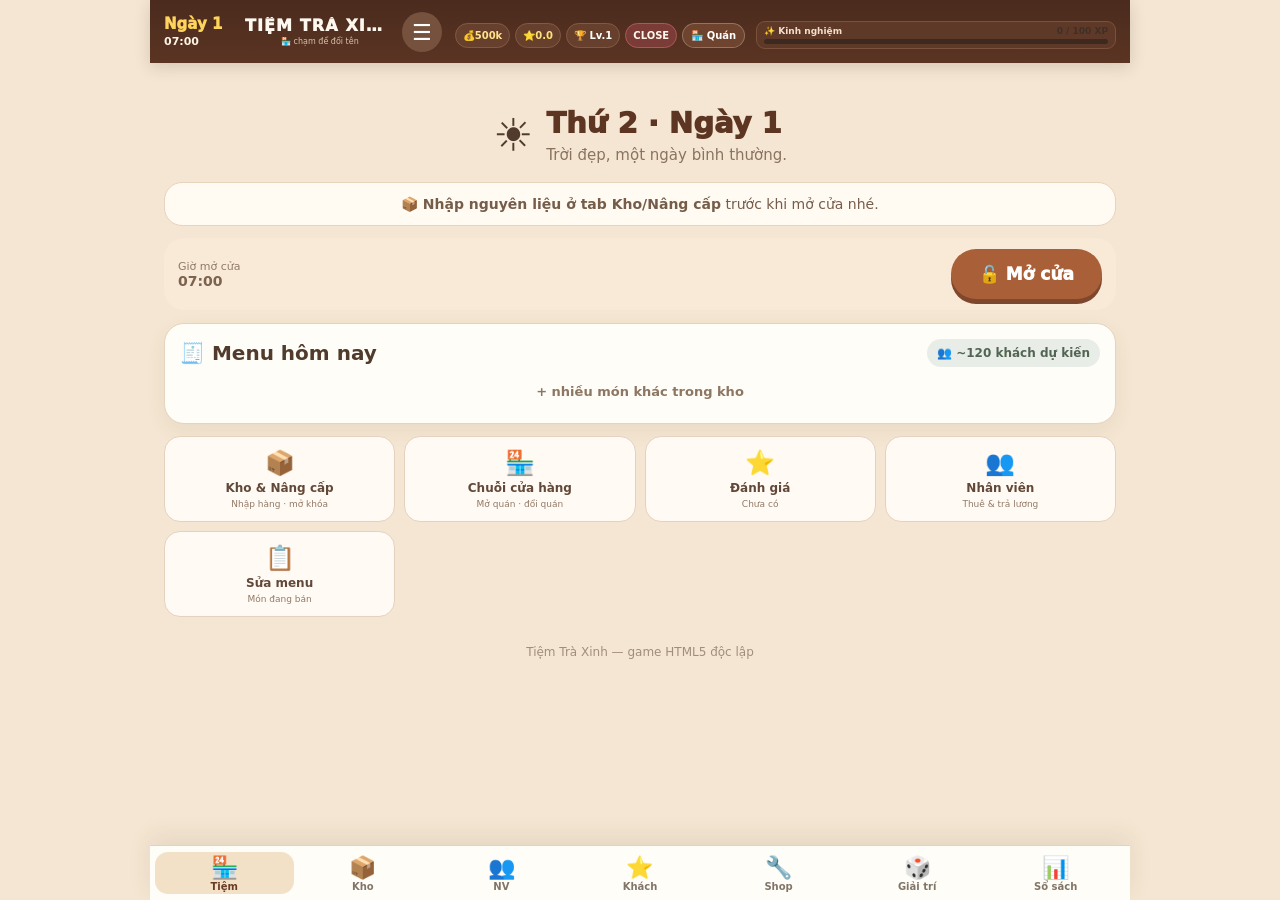
==== index.html @ c0370095 "Enhance store choice click handling Updated event listener for store choices to prioritize button cl" ====
<!doctype html>
<html lang="vi">
<head>
<meta charset="utf-8">
<meta name="viewport" content="width=device-width,initial-scale=1,viewport-fit=cover">
<meta name="theme-color" content="#d97951">
<title>Tiệm Trà Xinh</title>
<style>
:root{--bg:#fff7ed;--paper:#fffdf9;--ink:#3e3028;--muted:#90796b;--brand:#d97850;--brand2:#f4b36d;--green:#70a56f;--red:#c95e59;--gold:#e4a52f;--line:#ead9ca;--shadow:0 12px 35px #6e493016}
*{box-sizing:border-box}html,body{margin:0;min-height:100%;background:radial-gradient(circle at 20% 0,#fff1dc,transparent 30%),linear-gradient(#fff8ef,#fffdf9);font-family:system-ui,-apple-system,Segoe UI,sans-serif;color:var(--ink)}
button,input{font:inherit}button{cursor:pointer;border:0;-webkit-user-select:none!important;user-select:none!important;-webkit-touch-callout:none!important;touch-action:manipulation;pointer-events:auto;-webkit-tap-highlight-color:transparent}html,body,#app,button,.pourBtn{-webkit-user-select:none!important;user-select:none!important;-webkit-touch-callout:none!important}button:focus{outline:none}.app{max-width:1120px;margin:auto;padding:10px 14px 35px}.top{position:sticky;top:8px;z-index:20;display:flex;justify-content:space-between;align-items:center;gap:10px;background:#fffdfbf2;backdrop-filter:blur(12px);border:1px solid var(--line);border-radius:20px;padding:10px 13px;box-shadow:var(--shadow)}.logo{font-size:20px;font-weight:1000;white-space:nowrap}.topRight{display:flex;flex-direction:column;align-items:flex-end;gap:5px;min-width:min(420px,55%)}.xpTop{width:min(360px,100%);background:#fff7ed;border:1px solid var(--line);border-radius:10px;padding:4px 7px}.xpTopLabel{display:flex;justify-content:space-between;gap:8px;font-size:10px;color:var(--muted);font-weight:800}.xpTopLabel b{color:var(--ink)}.xpTrack{height:6px;background:#eadfd6;border-radius:99px;overflow:hidden;margin-top:3px}.xpTrack i{display:block;height:100%;width:0;background:linear-gradient(90deg,var(--brand),var(--gold));border-radius:99px;transition:width .25s}.stats{display:flex;gap:6px;flex-wrap:wrap;justify-content:flex-end}.pill{border:1px solid var(--line);background:#fff7ed;border-radius:99px;padding:6px 9px;font-size:12px;font-weight:800}
.scene{height:150px;margin:12px 0;border:1px solid var(--line);border-radius:25px;position:relative;overflow:hidden;background:linear-gradient(#ffe5bd 0 35%,#f3c894 35% 44%,#e5bb87 44%);box-shadow:inset 0 -27px #b9855d}.awning{height:36px;background:repeating-linear-gradient(90deg,var(--brand) 0 42px,#fff0dc 42px 84px)}.sign{cursor:pointer;position:absolute;top:48px;left:5%;transform:none;width:58%;min-width:0;background:#fff;border:3px solid #a86d4b;border-radius:14px;padding:6px 10px;font-weight:1000;box-shadow:0 5px #a86d4b;text-align:center;white-space:nowrap;overflow:hidden;text-overflow:clip;font-size:clamp(10px,1.8vw,20px)}.window{position:absolute;right:9%;bottom:15px;width:180px;height:65px;border:5px solid #9a684a;border-radius:10px;background:#e4f4f2;display:grid;place-items:center}.window b{padding:7px 16px;border-radius:10px;min-width:82px;text-align:center}.window b.open{background:#e7f6ec;color:#3f8a5a;border:2px solid #79b98e}.window b.closed{background:#fff0ee;color:#c84f4a;border:2px solid #e48b85}.plant{position:absolute;left:5%;bottom:7px;font-size:48px}
.screen{display:none}.screen.active{display:block}.grid{display:grid;grid-template-columns:1.12fr .88fr;gap:14px}.card{background:var(--paper);border:1px solid var(--line);border-radius:20px;padding:15px;box-shadow:var(--shadow)}.hero{text-align:center;padding:28px}.hero h1{font-size:43px;margin:3px 0}.muted{color:var(--muted)}.btn{border-radius:13px;padding:11px 15px;font-weight:900}.primary{background:var(--brand);color:white;box-shadow:0 7px 17px #d9785030}.secondary{background:#fff;border:1px solid var(--line)}.danger{background:#fff0ee;color:var(--red);border:1px solid #efcbc6}.gold{background:#fff1c9;color:#7b5b18;border:1px solid #efd18b}.wide{width:100%}.row{display:flex;gap:8px;align-items:center;flex-wrap:wrap}.between{justify-content:space-between}.center{text-align:center}.sectionTitle{position:relative;display:flex;align-items:center;justify-content:space-between;gap:8px;margin-bottom:10px}.sectionTitle h2,.sectionTitle h3{margin:0}.orders{display:grid;grid-template-columns:minmax(0,1fr);gap:9px}.emptyOrder{text-align:center;color:var(--muted);padding:18px}.order{border:1px solid var(--line);background:#fffaf5;border-radius:16px;padding:10px;transition:.2s}.order.selected{outline:3px solid #efb476}.order.done{opacity:.55}.avatar{font-size:38px}.bar{height:7px;background:#eee0d5;border-radius:99px;overflow:hidden}.bar i{display:block;height:100%;background:var(--green);transition:.25s}.bar i.low{background:var(--red)}.tags{display:flex;gap:4px;flex-wrap:wrap;margin:6px 0}.tag{font-size:11px;padding:4px 6px;background:#f4e9df;border-radius:99px}.customerStage{min-height:125px;background:#fff6e9;border:1px dashed #e2c7ae;border-radius:16px;position:relative;display:grid;place-items:center;margin-bottom:10px}.customer{font-size:74px;filter:drop-shadow(0 7px 2px #754b2a22)}.bubble{position:absolute;top:8px;right:5%;max-width:70%;background:white;border:1px solid var(--line);border-radius:13px;padding:7px 10px;font-size:12px;font-weight:800}.bubble:after{content:"";position:absolute;left:22px;bottom:-7px;border-width:7px 7px 0 0;border-style:solid;border-color:#fff transparent transparent}.choices{display:flex;gap:6px;flex-wrap:wrap;margin-top:7px}.choice{background:#fff;border:1px solid var(--line);border-radius:11px;padding:8px 11px}.choice.on{background:#ffe1c7;border-color:#df9c65;font-weight:900}.pourBox{height:200px;border:2px dashed #d9b89b;border-radius:18px;background:linear-gradient(#fffaf4,#f6e1cb);position:relative;display:grid;place-items:end center;overflow:hidden}.cup{width:110px;height:145px;border:5px solid #ad7858;border-top:0;border-radius:0 0 25px 25px;position:relative;overflow:hidden;background:#ffffffaa}.liquid{position:absolute;bottom:0;left:0;right:0;height:0;background:#b97949}.cupBranding{position:absolute;z-index:3;left:8px;right:8px;top:46%;transform:translateY(-50%);display:none;align-items:center;justify-content:center;gap:3px;flex-direction:column;text-align:center;font-weight:1000;font-size:12px;line-height:1.05;pointer-events:none}.cupBranding .brandLogo{font-size:18px}.cupBranding .brandName{font-size:9px;max-width:88px;overflow:hidden;text-overflow:ellipsis;white-space:nowrap}.cupBranding .brandSlogan{font-size:7px;max-width:88px;overflow:hidden;text-overflow:ellipsis;white-space:nowrap}.target{position:absolute;left:0;right:0;bottom:66%;border-top:3px dashed var(--brand);z-index:2}.pourBtn{position:absolute;bottom:12px;z-index:4;border-radius:99px;padding:9px 18px;-webkit-user-select:none;user-select:none;-webkit-touch-callout:none;touch-action:none}.meter{text-align:center;font-size:12px;color:var(--muted);padding:6px}.inventory{display:grid;grid-template-columns:repeat(2,1fr);gap:8px}.ingredientGrid{display:grid;grid-template-columns:repeat(2,1fr);gap:7px;margin-top:8px}.ingredientCard{border:1px solid var(--line);border-radius:12px;padding:8px;background:#fffaf6}.unlockBadge{font-size:10px;padding:3px 6px;border-radius:99px;background:#edf7ea;color:#4d7b4e}.item{display:flex;justify-content:space-between;align-items:center;gap:7px;border:1px solid var(--line);border-radius:13px;padding:9px}.mini{font-size:11px;color:var(--muted)}.snackBox{margin-top:10px;border:1px solid var(--line);border-radius:14px;padding:10px;background:#fffaf6}.snackChoices{display:flex;gap:6px;flex-wrap:wrap}.snackChoice{background:#fff;border:1px solid var(--line);border-radius:11px;padding:8px 10px}.snackChoice.on{background:#ffe1c7;border-color:#df9c65;font-weight:900}.snackTag{background:#fff0dc;color:#7b5537}.snackGrid{display:grid;grid-template-columns:1fr 1fr;gap:7px}.snackItem{border:1px solid var(--line);border-radius:12px;padding:8px;background:#fffaf6}.progress{height:9px;background:#eee0d5;border-radius:99px;overflow:hidden}.progress i{display:block;height:100%;background:var(--brand);transition:.2s}.menuGrid{display:grid;grid-template-columns:repeat(2,1fr);gap:8px}.menuItem{border:1px solid var(--line);border-radius:14px;padding:10px;background:#fffaf6}.locked{filter:grayscale(1);opacity:.55}.tabs{display:flex;gap:7px;margin-bottom:10px}.tab{flex:1;padding:10px;border-radius:12px;background:#f4e9df;font-weight:900}.tab.on{background:#e9b47d}.prepNotice{display:flex;justify-content:space-between;align-items:center;gap:10px;background:#fff6e9;border:1px solid var(--line);border-radius:14px;padding:10px;margin-bottom:12px}.upgrade{border:1px solid var(--line);border-radius:15px;padding:11px;display:flex;justify-content:space-between;gap:10px;align-items:center;margin:7px 0}.quest{display:flex;gap:9px;align-items:center;border:1px solid var(--line);border-radius:14px;padding:10px;margin:7px 0}.quest.done{background:#edf7ea}.bigMoney{font-size:45px;font-weight:1000}.statGrid{display:grid;grid-template-columns:repeat(4,1fr);gap:8px}.statBox{background:#fff6e9;border:1px solid var(--line);border-radius:13px;padding:10px;text-align:center}.statBox b{display:block;font-size:20px}.toast{position:fixed;z-index:99;left:50%;bottom:24px;transform:translateX(-50%);background:#3e3028;color:#fff;border-radius:12px;padding:10px 15px;display:none}.float{position:fixed;z-index:90;pointer-events:none;font-size:25px;animation:float .9s ease-out forwards}@keyframes float{to{transform:translate(var(--x),var(--y)) scale(1.3);opacity:0}}.shake{animation:shake .28s}@keyframes shake{25%{transform:translateX(-4px)}75%{transform:translateX(4px)}}.footer{text-align:center;color:#a18d7d;font-size:12px;padding:20px}.menuEditor{display:grid;grid-template-columns:1fr 1fr;gap:10px}.menuEditItem{display:flex;align-items:center;gap:10px;border:1px solid var(--line);border-radius:15px;padding:10px;background:#fffaf6}.menuEditItem.on{border-color:#d99b69;background:#fff1df;box-shadow:0 0 0 2px #f2c99e55}.menuEditItem.off{opacity:.55}.menuEditItem .assetImg{width:54px;height:54px;flex:0 0 54px}.menuEditInfo{min-width:0;flex:1}.menuEditInfo b{display:block;overflow:hidden;text-overflow:ellipsis}.menuToggle{min-width:72px}.menuSummary{background:#fff6e9;border:1px solid var(--line);border-radius:15px;padding:11px;margin-bottom:12px}.menuEmpty{padding:14px;border:1px dashed var(--line);border-radius:14px;color:var(--muted);text-align:center}@media(max-width:780px){.menuEditor{grid-template-columns:1fr}.menuEditItem{min-height:76px}.menuToggle{min-width:82px}}
@media(max-width:780px){.app{padding:7px}.topRight{min-width:0;flex:1}.xpTop{width:100%}.xpTopLabel{font-size:9px}.grid{grid-template-columns:1fr}.orders{grid-template-columns:1fr}.scene{height:125px}.window{width:125px}.sign{cursor:pointer;left:4%;width:59%;font-size:clamp(9px,2.2vw,14px);padding:6px 6px}.hero h1{font-size:33px}.statGrid{grid-template-columns:repeat(2,1fr)}.menuGrid{grid-template-columns:1fr 1fr}.top{position:relative}.customerStage{min-height:110px}.bubble{max-width:78%}}
<style>
.pourBtn{-webkit-user-select:none!important;user-select:none!important;-webkit-touch-callout:none!important;touch-action:none!important;pointer-events:auto!important;}
.nameModal{position:fixed;inset:0;background:#2f241dcc;display:none;align-items:center;justify-content:center;padding:16px;z-index:9999;overflow:hidden}.nameModal.show{display:flex}.nameModal .modalCard{width:min(460px,100%);max-height:min(88vh,820px);overflow:auto;background:#fffdf9;border:2px solid #ead9ca;border-radius:28px;padding:26px;box-shadow:0 20px 60px #2f241d55;text-align:center}.nameModal h2{margin:0 0 8px}.nameModal p{margin:0 0 16px;color:#90796b}
/* Chuỗi cửa hàng: modal rộng, cuộn riêng, không bị kéo dài vượt màn hình */
#storeModal{align-items:center;justify-content:center;padding:16px;overflow:hidden}
#storeModal .storeModalCard{width:min(900px,calc(100vw - 32px));max-width:900px;max-height:min(90vh,860px);overflow:hidden;display:flex;flex-direction:column;text-align:left;padding:22px}
#storeModal #storeModalTitle{text-align:center;margin:0 0 6px}
#storeModal #storeModalDesc{text-align:center;margin:0 0 12px}
#storeModal #storeChoices{display:grid;grid-template-columns:repeat(2,minmax(0,1fr));gap:12px;overflow-y:auto;overflow-x:hidden;padding:2px 5px 8px;min-height:0;align-content:start}
#storeModal #storeChoices .card{min-width:0;margin:0;padding:16px;border-radius:18px;box-shadow:none}
#storeModal #storeChoices .card h3{font-size:20px}
#storeModal #storeChoices .card .btn{white-space:normal;line-height:1.2}
#storeModal .modalActions{flex:0 0 auto;margin-top:10px}
@media(max-width:700px){#storeModal{padding:10px}#storeModal .storeModalCard{width:calc(100vw - 20px);max-height:92vh;padding:16px;border-radius:22px}#storeModal #storeChoices{grid-template-columns:1fr;gap:9px;padding-left:1px;padding-right:1px}#storeModal #storeChoices .card{padding:13px}#storeModal #storeChoices .card h3{font-size:18px}}
@media(min-width:701px) and (max-height:700px){#storeModal .storeModalCard{max-height:94vh;padding:16px}}
.nameInput{width:100%;font:inherit;font-size:20px;padding:14px 16px;border:2px solid #ead9ca;border-radius:16px;outline:none;text-align:center;background:#fff7ed;color:#3e3028}.nameInput:focus{border-color:#d97850}.modalActions{display:flex;gap:10px;margin-top:14px}.modalActions .btn{flex:1}.shopNameText{font-weight:900} 
.shopStatus{display:grid;place-items:center;font-size:clamp(18px,4vw,34px);font-weight:1000;letter-spacing:.04em}.shopStatus.open{color:#4f8c65}.shopStatus.closed{color:#c45b55}.sign{cursor:pointer;font-size:clamp(9px,1.65vw,18px)}
@media(max-width:780px){.sign{cursor:pointer;font-size:clamp(8px,1.9vw,13px);padding:5px 6px}.shopStatus{font-size:clamp(17px,6vw,27px)}}
.sign{font:inherit;text-align:left;color:inherit;appearance:none;-webkit-appearance:none}

/* ===== V55 DESKTOP + MOBILE SETTINGS MODAL FIX ===== */
.settingsModal{position:fixed;inset:0;z-index:300;display:none;align-items:center;justify-content:center;padding:20px;box-sizing:border-box;background:rgba(30,22,16,.72);backdrop-filter:blur(4px);-webkit-backdrop-filter:blur(4px)}
.settingsModal.show{display:flex!important}
.settingsCard{width:min(920px,100%);max-height:min(88vh,900px);overflow:auto;box-sizing:border-box;background:#fffaf3;border:1px solid #d8c7b6;border-radius:24px;box-shadow:0 24px 70px rgba(0,0,0,.35);padding:0;color:#4b3428;overscroll-behavior:contain}
.settingsHead{position:sticky;top:0;z-index:4;display:flex;align-items:center;justify-content:space-between;gap:12px;padding:16px 20px;background:#fffaf3;border-bottom:1px solid #ead9ca}
.settingsHead h2{margin:0;font-size:24px;line-height:1.2}
.settingsClose{width:42px;height:42px;display:grid;place-items:center;border:1px solid #d8c7b6;border-radius:12px;background:#f5e9dc;color:#4b3428;font-size:22px;font-weight:900;cursor:pointer;flex:0 0 auto}
.settingsBody{padding:0 20px 24px}
body.settings-open{overflow:hidden}
@media(max-width:780px){
 .settingsModal{align-items:flex-start;padding:0;background:rgba(30,22,16,.62)}
 .settingsCard{width:100%;height:100dvh;max-height:none;border:0;border-radius:0;padding:0}
 .settingsHead{padding:12px 14px;padding-top:max(12px,env(safe-area-inset-top));}
 .settingsHead h2{font-size:20px}
 .settingsBody{padding:0 12px calc(24px + env(safe-area-inset-bottom))}
}
/* ===== V59 FULL SETTINGS ===== */
.settingsSectionTitle{font-size:18px;font-weight:1000;margin:18px 2px 8px;color:#4b3428}
.settingsInfoCard{padding:15px 16px;border:2px solid #ead9ca;border-radius:20px;background:#fff7ed;margin-bottom:10px}
.settingsInfoCard b{font-size:18px}.settingsInfoCard .mini{margin-top:5px}
.settingsAction{width:100%;display:flex;align-items:center;gap:14px;text-align:left;padding:15px 16px;border:2px solid #ead9ca;border-radius:18px;background:#fffaf3;color:#4b3428;margin:8px 0;font:inherit;cursor:pointer}
.adminBox{margin:10px 0;padding:14px;border:2px solid #e4b15f;border-radius:18px;background:#fff6dc}.adminBadge{display:inline-block;padding:6px 10px;border-radius:999px;background:#5d3523;color:#ffe7a6;font-weight:1000}.adminRow{display:grid;gap:6px;margin:9px 0}.adminRow>b{font-size:13px}
.settingsAction:active{transform:scale(.99)}
.settingsAction .settingIcon{font-size:30px;width:40px;text-align:center;flex:0 0 40px}
.settingsAction .settingText{min-width:0;flex:1}.settingsAction .settingText b{display:block;font-size:17px}.settingsAction .settingText span{display:block;font-size:13px;color:#8d7465;margin-top:3px}
.settingsAction .settingValue{font-weight:900;color:#8d5b4a;white-space:nowrap}
.settingsAction.good{background:#e6f8ef;border-color:#61b98b}
.settingsAction.warn{background:#fff4e8}
.settingsSelect{width:100%;padding:12px 14px;border:2px solid #ead9ca;border-radius:14px;background:#fff;color:#4b3428;font:inherit;font-weight:800}
.settingsDivider{height:1px;background:#ead9ca;margin:14px 0}
.backupCode{width:100%;min-height:110px;resize:vertical;padding:12px;border:2px solid #ead9ca;border-radius:14px;background:#fff;font:13px monospace;color:#4b3428;box-sizing:border-box}
.settingsDanger{border-color:#e7a1a1!important;background:#fff1f1!important;color:#9d3434!important}
.settingsLinkInput{width:100%;padding:12px;border:2px solid #ead9ca;border-radius:14px;box-sizing:border-box;font:inherit}
.adminEditGrid{display:grid;grid-template-columns:repeat(2,minmax(0,1fr));gap:8px;margin-top:8px}.adminEditGrid label{display:grid;gap:5px;font-size:12px;font-weight:900;color:#6d5142}.adminEditGrid input{width:100%;box-sizing:border-box;padding:10px 11px;border:2px solid #ead9ca;border-radius:12px;background:#fff;color:#4b3428;font:inherit;font-weight:800}@media(max-width:600px){.adminEditGrid{grid-template-columns:1fr}}
@media(max-width:600px){
 .settingsAction{padding:14px 12px}.settingsAction .settingValue{font-size:14px}
 .settingsSectionTitle{font-size:17px}.settingsCard{max-height:calc(100vh - 78px);overflow:auto}
}

body.nightTheme{background:#161b22;color:#f6eee5}
body.nightTheme .card,body.nightTheme .settingsCard,body.nightTheme .settingsInfoCard,body.nightTheme .settingsAction,body.nightTheme .musicBox{background:#242a33;color:#f6eee5;border-color:#4a5565}
body.nightTheme .muted,body.nightTheme .mini,body.nightTheme .settingMain .mini,body.nightTheme .settingsAction .settingText span{color:#cbbcaf}
body.nightTheme .settingsFab,body.nightTheme .settingsClose{background:#242a33;color:#fff;border-color:#4a5565}
body.nightTheme .settingsSelect,body.nightTheme .backupCode,body.nightTheme .settingsLinkInput{background:#1b2028;color:#fff;border-color:#4a5565}

/* V30 image safety: never stretch/crop catalog assets */
.assetImg,.customerImg,.inlineIcon,.menuItem img,.snackChoice img,.choice img{object-fit:contain!important;object-position:center!important;max-width:100%;}
/* Customer files are vertical character cards; show only the top character. */


.scene{background-size:cover!important;background-position:center!important;background-repeat:no-repeat!important;}
.sign img,.top .logo img{object-fit:contain!important;}

/* V44 — mobile-first café UI */
:root{--cocoa:#4a2b1d;--coffee:#5d3523;--cream:#fff8ec;--cream2:#f6ead8;--paper2:#fffdf8;--orange:#b9673b;--orange2:#d88b54;--ink2:#513b2d;--green2:#3f6b54;--nav:#fffdf9}
html,body{background:#f4e6d2!important;color:var(--ink2);font-family:system-ui,-apple-system,BlinkMacSystemFont,"Segoe UI",sans-serif}
body{padding-bottom:82px}.app{max-width:980px;padding:0 0 35px}.settingsFab{display:none!important}
.top.appHeader{position:sticky;top:0;z-index:50;border:0;border-radius:0;background:linear-gradient(180deg,#4a2b1d,#5b3423);color:#fff8ef;padding:13px 16px 11px;box-shadow:0 5px 18px #3b251c30;backdrop-filter:none}
.headLine{display:grid;grid-template-columns:90px 1fr 48px;align-items:center;gap:8px}.headDay{display:flex;flex-direction:column;align-items:flex-start;line-height:1.1}.dayLabel{font-size:17px;font-weight:950;color:#ffd45c}.headClock{font-size:13px;color:#fff4e5;margin-top:5px;font-weight:800}.brandCenter{background:transparent;color:#fff8ef;padding:0;display:flex;flex-direction:column;align-items:center;line-height:1.1}.brandCenter span{font-size:18px;font-weight:1000;letter-spacing:1.6px}.brandCenter small{font-size:9px;color:#d9c2ac;margin-top:5px}.menuFab{width:44px;height:44px;border-radius:50%;background:#76513d;color:#fff;font-size:25px;box-shadow:none}.headStats{display:flex;justify-content:center;gap:7px;flex-wrap:wrap;margin-top:10px}.statPill,.statusPill{display:inline-flex;align-items:center;justify-content:center;border-radius:99px;padding:6px 10px;background:#67402d;border:1px solid #825944;color:#fff7ed;font-size:12px;font-weight:900}.ratingPill{color:#ffe17b}.moneyPill{color:#ffe28b}.levelPill{color:#fff}.statusPill.open{background:#2f6d49;border-color:#57956f}.statusPill.closed{background:#7b3b36;border-color:#a85b55}.xpTop{margin:9px auto 0;max-width:600px;background:#5f3927;border:1px solid #7b513b;padding:5px 8px;border-radius:10px}.xpTopLabel{font-size:10px;color:#f3dfce}.xpTrack{height:6px;background:#3d291f}.xpTrack i{background:linear-gradient(90deg,#f1b54c,#ffe58b)}
.scene{display:none!important}.screen{padding:15px 14px 8px}.screen.active{display:block}.card{background:var(--paper2);border:1px solid #e6d3bd;border-radius:20px;box-shadow:0 7px 20px #68452a12}.hero{padding:22px}.home{display:none!important}
#home{display:none!important}.dayHero{display:flex;align-items:center;justify-content:center;gap:13px;padding:28px 8px 18px;text-align:left}.weatherIcon{font-size:45px}.dayTitle{font-size:29px;font-weight:1000;color:var(--coffee)}.weatherText{font-size:15px;color:#8b735f;margin-top:6px}.prepTip{background:#fffaf2;border:1px solid #e8d3bc;border-radius:18px;padding:13px 16px;text-align:center;font-size:14px;color:#765d4a;margin-bottom:12px}.openRow{position:relative;z-index:12;display:flex;align-items:center;justify-content:space-between;background:#f8ead7;border-radius:20px;padding:11px 14px;margin-bottom:13px}.openRow>div{display:flex;flex-direction:column;color:#7c624f}.openRow b{font-size:14px}.openShopBtn{position:relative;z-index:20;pointer-events:auto!important;touch-action:manipulation!important;background:#a95f38;color:#fff;border-radius:35px;padding:15px 28px;font-weight:1000;font-size:17px;box-shadow:0 5px 0 #7f472d}.menuBoard{padding:15px 15px 12px}.boardHead{display:flex;align-items:center;justify-content:space-between;gap:10px;margin-bottom:7px}.boardHead h2{margin:0;font-size:20px}.expected{background:#e8eee7;color:#536453;border-radius:99px;padding:7px 10px;font-size:12px;font-weight:900;white-space:nowrap}.newMenuGrid{display:grid!important;grid-template-columns:1fr 1fr!important;gap:0 20px!important}.newMenuGrid .menuItem{display:grid;grid-template-columns:28px 1fr auto;align-items:center;gap:5px;background:transparent;border:0;border-bottom:1px dashed #d9c9b7;border-radius:0;padding:9px 2px;box-shadow:none;font-size:13px}.newMenuGrid .menuItem .mini{grid-column:2/-1;font-size:10px}.newMenuGrid .menuItem>b{font-size:13px}.newMenuGrid .menuItem>img{width:24px;height:24px;object-fit:contain}.newMenuGrid .menuItem button{grid-column:1/-1}.moreMenu{text-align:center;color:#8d7662;font-weight:800;font-size:13px;padding:10px}.newQuestList{border-top:0;margin-top:2px}.newQuestList .quest{display:flex;align-items:center;gap:9px;background:transparent;border:0;border-radius:0;padding:8px 0;border-bottom:1px solid #eadccc}.newQuestList .progress{flex:1}.quickGrid{display:grid;grid-template-columns:repeat(4,1fr);gap:9px;margin-top:12px}.quickCard{background:#fffaf3;border:1px solid #e4d2be;border-radius:16px;padding:12px 7px;display:flex;flex-direction:column;align-items:center;gap:4px;color:#614838}.quickCard span{font-size:24px}.quickCard b{font-size:12px}.quickCard small{font-size:9px;color:#927966;text-align:center}.data-sinks{display:none!important}.bottomNav{position:fixed;left:50%;bottom:0;transform:translateX(-50%);z-index:60;width:min(980px,100%);display:grid;grid-template-columns:repeat(7,1fr);background:rgba(255,253,249,.98);border-top:1px solid #e2d3c1;box-shadow:0 -8px 25px #5b3b2817;padding:6px max(5px,env(safe-area-inset-left)) calc(6px + env(safe-area-inset-bottom));backdrop-filter:blur(12px)}.navItem{background:transparent;color:#817568;padding:5px 2px 2px;border-radius:13px;display:flex;flex-direction:column;align-items:center;gap:2px}.navItem span{font-size:22px;line-height:1}.navItem b{font-size:10px}.navItem.active{background:#f3e1c7;color:#6a3c27}.inShop .bottomNav{display:none}
#shop{padding:10px 10px 25px}.sectionTitle{position:relative}.shopDayProgress{position:absolute;left:0;right:0;bottom:-6px;height:4px;background:#eadfd5;border-radius:99px;overflow:hidden}.shopDayProgress i{display:block;height:100%;width:0;background:#d77e4c}.customerStage{min-height:170px;background:#fff7ea;border:1px dashed #dfc4a7}.customerStage .customer{width:160px;height:160px;display:flex;justify-content:center;align-items:center;overflow:visible}.customerStage .customerImg{height:150px;width:150px;object-fit:contain;object-position:center}.customerStage .bubble{margin:0 8px 8px}.orders{margin-top:8px}.order{background:#fffaf4}.grid{grid-template-columns:1fr}.choices{grid-template-columns:repeat(4,1fr)}.snackChoices{grid-template-columns:repeat(3,1fr)}
@media(max-width:680px){.screen{padding:10px 10px 5px}.headLine{grid-template-columns:75px 1fr 44px}.brandCenter span{font-size:16px}.brandCenter small{font-size:8px}.headStats{gap:5px}.statPill,.statusPill{font-size:11px;padding:5px 8px}.dayHero{padding:20px 5px 14px}.dayTitle{font-size:25px}.weatherIcon{font-size:38px}.prepTip{font-size:13px}.openRow{padding:10px}.openShopBtn{font-size:16px;padding:14px 21px}.newMenuGrid{grid-template-columns:1fr!important}.quickGrid{grid-template-columns:repeat(2,1fr)}.bottomNav{grid-template-columns:repeat(7,1fr)}.navItem span{font-size:19px}.navItem b{font-size:8px}.boardHead{align-items:flex-start}.expected{font-size:10px;padding:6px}.customerStage .customerImg{width:140px;height:140px}.choices{grid-template-columns:repeat(3,1fr)}.snackChoices{grid-template-columns:repeat(2,1fr)}}

.eventNotice{display:flex;align-items:center;gap:10px;margin:10px 0;padding:8px 10px;border:1px solid var(--line);border-radius:14px;background:#fff7ed;font-size:12px;font-weight:800}.eventNotice img{width:42px;height:42px;object-fit:contain;border-radius:10px}

/* V70 — cân lại khu vực đầu trang, không thay đổi chức năng */
.cardGameEntry{margin:12px 0 0}.cardGameEntry .btn{font-size:13px;padding:10px 12px}
.top.appHeader{padding:9px 14px 8px;box-shadow:0 4px 15px #3b251c28}
.headLine{grid-template-columns:74px minmax(0,1fr) 42px;gap:7px;min-height:46px}
.headDay{min-width:0}
.dayLabel{font-size:15px;white-space:nowrap}
.headClock{font-size:11px;margin-top:3px}
.brandCenter{min-width:0;width:100%;overflow:hidden}
.brandCenter span{display:block;max-width:100%;overflow:hidden;text-overflow:ellipsis;white-space:nowrap;font-size:16px;letter-spacing:1.1px}
.brandCenter small{font-size:8px;margin-top:3px;white-space:nowrap}
.menuFab{width:40px;height:40px;font-size:22px}
.headStats{display:flex;justify-content:center;align-items:center;gap:5px;flex-wrap:nowrap;overflow-x:auto;overflow-y:hidden;margin-top:6px;padding:0 1px;scrollbar-width:none}
.headStats::-webkit-scrollbar{display:none}
.statPill,.statusPill{flex:0 0 auto;padding:4px 7px;font-size:10px;line-height:1.1;min-height:25px}
.storeTopBtn{flex:0 0 auto;padding:6px 8px;font-size:10px;line-height:1.1}
.xpTop{margin:6px auto 0;padding:4px 7px;border-radius:9px}
.xpTopLabel{font-size:9px}
.xpTrack{height:5px}
.storeTopBtn{border:1px solid rgba(255,255,255,.25);background:#6f442f;color:#fff;border-radius:999px;font-weight:800;cursor:pointer;white-space:nowrap}.storeTopBtn:active{transform:scale(.98)}
@media(max-width:680px){
  .app{width:100%;overflow-x:hidden}
  .top.appHeader{padding:8px 10px 7px}
  .headLine{grid-template-columns:66px minmax(0,1fr) 40px;gap:6px;min-height:44px}
  .dayLabel{font-size:14px}
  .headClock{font-size:10px}
  .brandCenter span{font-size:15px;letter-spacing:1px}
  .brandCenter small{font-size:7px;margin-top:2px}
  .menuFab{width:38px;height:38px;font-size:21px}
  .headStats{justify-content:flex-start;gap:4px;margin-top:5px}
  .statPill,.statusPill{padding:4px 6px;font-size:9px;min-height:23px}
  .storeTopBtn{padding:5px 7px;font-size:9px}
  .xpTop{margin-top:5px;padding:4px 6px}
  .xpTopLabel{font-size:8px}
  .xpTrack{height:4px}
  .screen{padding:8px 10px 6px}
  .dayHero{padding:13px 4px 9px;gap:10px}
  .weatherIcon{font-size:32px}
  .dayTitle{font-size:22px}
  .weatherText{font-size:12px;margin-top:3px}
  .prepTip{padding:10px 12px;font-size:12px;margin-bottom:8px;border-radius:15px}
  .openRow{border-radius:16px;padding:8px 10px;margin-bottom:10px}
  .openShopBtn{font-size:14px;padding:12px 18px;box-shadow:0 4px 0 #7f472d}
  .menuBoard{padding:11px}
  .boardHead h2{font-size:18px}
  .expected{font-size:9px;padding:5px 7px}
  .quickGrid{gap:7px;margin-top:9px}
  .quickCard{padding:9px 5px}
  .bottomNav{padding-top:5px}
}
@media(max-width:370px){
  .headLine{grid-template-columns:61px minmax(0,1fr) 38px;gap:5px}
  .brandCenter span{font-size:14px}
  .statPill,.statusPill{font-size:8px;padding:4px 5px}
  .storeTopBtn{font-size:8px;padding:5px 6px}
}

/* V82 — Chuỗi cửa hàng: luôn đóng được */
#storeModal .modalActions{position:sticky;bottom:0;background:rgba(255,255,255,.96);padding-top:10px;z-index:5}
#storeModal .modalActions .btn{min-height:48px;font-weight:800}
</style><style>
.assetImg{width:64px;height:64px;object-fit:contain;object-position:center;display:block;vertical-align:middle;border-radius:10px;filter:drop-shadow(0 4px 3px rgba(80,50,30,.15))}.menuItem .assetImg{width:64px;height:64px;float:none;margin:0;pointer-events:none}.snackChoice .assetImg,.choice .assetImg{width:42px;height:42px;object-fit:contain;object-position:center;vertical-align:middle}.customerImg{width:112px;height:112px;object-fit:contain;object-position:center;display:block;filter:drop-shadow(0 7px 3px rgba(80,50,30,.15))}.scene{background-image:linear-gradient(#ffe5bd88,#f3c89488),url("assets/backgrounds/bg_quaytra.png");background-size:cover;background-position:center}.scene .awning{opacity:.25}.scene .plant{opacity:0}
.inlineIcon{width:30px;height:30px;object-fit:contain;object-position:center;vertical-align:middle;display:inline-block;margin:0 3px}.logo .inlineIcon{width:34px;height:34px}.pill .inlineIcon{width:22px;height:22px}.tag .inlineIcon{width:20px;height:20px}.upgrade .inlineIcon{width:34px;height:34px}</style><style> .customerImg,.order .assetImg{object-fit:contain!important;object-position:center!important;} .customerStage .customer{overflow:visible!important;} </style><!-- Tiệm Trà Xinh V69 favicon -->
<link rel="icon" type="image/png" sizes="16x16" href="assets/icons/favicon-16.png?v=69">
<link rel="icon" type="image/png" sizes="32x32" href="assets/icons/favicon-32.png?v=69">
<link rel="icon" type="image/png" sizes="48x48" href="assets/icons/favicon-48.png?v=69">
<link rel="icon" type="image/png" sizes="96x96" href="assets/icons/favicon-96.png?v=69">
<link rel="icon" type="image/png" sizes="144x144" href="assets/icons/favicon-144.png?v=69">
<link rel="icon" type="image/png" sizes="180x180" href="assets/icons/favicon-180.png?v=69">
<link rel="icon" type="image/png" sizes="192x192" href="assets/icons/favicon-192.png?v=69">
<link rel="icon" type="image/png" sizes="512x512" href="assets/icons/favicon-512.png?v=69">
<link rel="shortcut icon" href="assets/icons/favicon-32.png?v=69">
<link rel="apple-touch-icon" sizes="180x180" href="assets/icons/favicon-180.png?v=69">
<link rel="manifest" href="assets/icons/site.webmanifest?v=69">
<meta name="theme-color" content="#5a3020">
<style id="v56-square-avatar-fix">
.customerStage .customer{width:156px!important;height:156px!important;display:flex!important;align-items:center!important;justify-content:center!important;overflow:visible!important;}
.customerStage .customerImg{width:150px!important;height:150px!important;aspect-ratio:1/1!important;object-fit:contain!important;object-position:center!important;display:block!important;overflow:visible!important;}
.order .avatar{width:64px!important;height:64px!important;min-width:64px!important;display:flex!important;align-items:center!important;justify-content:center!important;overflow:visible!important;}
.order .avatar .assetImg{width:64px!important;height:64px!important;aspect-ratio:1/1!important;object-fit:contain!important;object-position:center!important;}
@media(max-width:680px){.customerStage .customer{width:148px!important;height:148px!important}.customerStage .customerImg{width:142px!important;height:142px!important}.order .avatar,.order .avatar .assetImg{width:60px!important;height:60px!important;min-width:60px!important}}
</style></head>
<body>
<div class="app"><button class="settingsFab" type="button" onclick="openSettings()" aria-label="Cài đặt" title="Cài đặt">⚙️</button>
<header class="top appHeader">
 <div class="headLine">
  <div class="headDay"><span class="dayLabel" id="day">Ngày 1</span><span class="headClock" id="headerClock">07:00</span></div>
  <button class="brandCenter" type="button" onclick="openRenameModal()" title="Đổi tên quán"><span id="signShopName">TIỆM TRÀ XINH</span><small>🏪 chạm để đổi tên</small></button>
  <button class="menuFab" type="button" onclick="openSettings()" aria-label="Mở menu">☰</button>
 </div>
 <div class="headStats">
  <span class="statPill moneyPill">💰 <b id="cash">500k</b></span>
  <span class="statPill ratingPill">⭐ <b id="rating">0.0</b></span>
  <span class="statPill levelPill">🏆 Lv.<b id="level">1</b></span>
  <span id="signStatus" class="statusPill closed">CLOSE</span><button class="storeTopBtn" type="button" title="Chuỗi cửa hàng" onclick="forceOpenStoreChooser()" onpointerup="forceOpenStoreChooser()">🏪 Quán</button>
 </div>
 <div class="xpTop"><div class="xpTopLabel"><span>✨ Kinh nghiệm</span><b id="xpText">0 / 100 XP</b></div><div class="xpTrack"><i id="xpTopBar"></i></div></div>
</header>

<section id="home" class="screen">
 <div class="card hero"><div style="font-size:70px">🧋</div><h1 id="homeShopName">Tiệm Trà Xinh</h1><p class="muted">Quản lý • Pha chế • Mở rộng • Trở thành chủ tiệm</p>
 <div class="row center" style="justify-content:center"><button class="btn primary" onclick="newGame()">Chơi mới</button><button class="btn secondary" onclick="continueGame()">Tiếp tục</button></div>
 <p class="mini">Tiến trình được lưu tự động trên thiết bị này.</p></div>
 <div class="grid" style="margin-top:14px"><div class="card"><div class="sectionTitle"><h3>🎯 Mục tiêu</h3></div><p>Phục vụ chính xác, kiếm lời, mở khóa menu và nâng cấp tiệm.</p><div class="progress"><i id="xpHome" style="width:0%"></i></div><p class="mini">Kinh nghiệm tích lũy để lên cấp.</p></div>
 <div class="card"><h3>📖 Luật chơi</h3><p>Đầu ngày nhập hàng → mở cửa → nhận đơn → pha đúng → tổng kết → nâng cấp.</p><button class="btn danger" onclick="wipe()">Xóa toàn bộ dữ liệu</button></div></div>
</section>

<section id="prep" class="screen active">
 <div class="dayHero">
  <div class="weatherIcon">☀️</div>
  <div><div class="dayTitle">Thứ 2 · Ngày <span id="prepDay">1</span></div><div class="weatherText">Trời đẹp, một ngày bình thường.</div></div>
 </div>
 <div class="prepTip">📦 <b>Nhập nguyên liệu ở tab Kho/Nâng cấp</b> trước khi mở cửa nhé.</div>
 <div class="openRow"><div><span class="mini">Giờ mở cửa</span><b>07:00</b></div><button type="button" id="openShopBtn" class="openShopBtn" onclick="openShop();return false;">🔓 Mở cửa</button></div>
 <div class="menuBoard card">
  <div class="boardHead"><h2>🧾 Menu hôm nay</h2><span class="expected">👥 ~120 khách dự kiến</span></div>
  <div id="menu" class="menuGrid newMenuGrid"></div>
  <div class="moreMenu">+ nhiều món khác trong kho</div>
  <div id="dailyQuest" class="newQuestList"></div>
 </div>
 <div class="quickGrid">
  <button class="quickCard" onclick="show('manage');manageTab('up')"><span>📦</span><b>Kho & Nâng cấp</b><small>Nhập hàng · mở khóa</small></button><button class="quickCard storeChainQuick" type="button" onclick="forceOpenStoreChooser()" onpointerup="forceOpenStoreChooser()"><span>🏪</span><b>Chuỗi cửa hàng</b><small>Mở quán · đổi quán</small></button>
  <button class="quickCard" onclick="openReviews()"><span>⭐</span><b>Đánh giá</b><small id="prepReviewCount">Chưa có</small></button>
  <button class="quickCard" onclick="show('manage');manageTab('staff')"><span>👥</span><b>Nhân viên</b><small>Thuê & trả lương</small></button>
  <button class="quickCard" onclick="show('manage');manageTab('menu')"><span>📋</span><b>Sửa menu</b><small>Món đang bán</small></button>
 </div>
 <div class="data-sinks" aria-hidden="true">
  <div id="inventory"></div><div id="ingredientInventory"></div><div id="snackInventory"></div>
 </div>
</section>

<section id="cardgame" class="screen">
  <div class="card">
    <div class="sectionTitle">
      <div>
        <h2>🃏 Sâm Lốc — Chơi vui trong game</h2><div class="eventNotice"><img src="assets/npc/cong_an.png" alt="Công an" draggable="false"><span>🚓 Công an có thể kiểm tra ngẫu nhiên nếu chủ quán đang đánh bài.</span></div>
        <div class="mini">Tiền cược chỉ là tiền ảo của trò chơi, không đổi ra tiền thật.</div>
      </div>
      <span class="tag">Giải trí</span>
    </div>

    <div class="gambleWarning">
      ⚠️ <b>Cảnh báo trước khi chơi</b>
      <p>Đây là trò chơi mô phỏng bằng <b>tiền ảo</b>. Không nạp, rút hoặc quy đổi tiền thật. 
      Trong game, việc chơi ăn tiền có thể bị cơ chế <b>công an kiểm tra</b>; nếu bị bắt, tiền ảo sẽ bị tịch thu và tiến trình sẽ bị đưa về trạng thái bắt đầu lại với <b>1tr</b>.</p>
    </div>

    <div class="gameMoney">
      <span>💰 Tiền hiện có</span><b id="cardGameCash">0k</b>
    </div>

    <div class="samlokPanel">
      <div class="mini">Mức cược</div>
      <div class="betRow">
        <button class="btn secondary" onclick="setCardBet(20)">20k</button>
        <button class="btn secondary" onclick="setCardBet(50)">50k</button>
        <button class="btn secondary" onclick="setCardBet(100)">100k</button>
        <button class="btn secondary" onclick="setCardBet(200)">200k</button>
      </div>
      <div class="selectedBet">Cược: <b id="cardBet">20k</b></div>

      <div class="samlokHand" id="samlokHand">🂠 Chưa chia bài</div>
      <div class="gameResult" id="cardGameResult">Chọn mức cược rồi bắt đầu.</div>

      <div class="betRow">
        <button class="btn gold wide" onclick="playSamLoc()">🃏 Đánh Sâm Lốc</button>
      </div>
      <div class="mini">Kết quả được mô phỏng ngẫu nhiên; đây là tính năng giải trí trong game.</div>
    </div>
  </div>
</section>
<section id="reviews" class="screen">
 <div class="card">
  <div class="sectionTitle">
   <div><h2>⭐ Đánh giá khách hàng</h2><div class="mini">Khách có thể khen, góp ý hoặc chê tùy trải nghiệm thực tế.</div></div>
   <span class="tag" id="reviewSummary">0 đánh giá</span>
  </div>
  <div class="ratingHero">
   <div class="ratingBig"><b id="reviewAvg">0.0</b><span>⭐ / 5</span></div>
   <div class="ratingStars" id="reviewStars">☆☆☆☆☆</div>
   <div class="mini">Điểm đánh giá ảnh hưởng đến lượng khách và điều kiện mở bán online.</div>
  </div>
  <div id="reviewList" class="reviewList"></div>
  <div id="reviewEmpty" class="emptyState">Chưa có đánh giá. Hãy mở cửa và phục vụ khách để nhận phản hồi.</div>
  <button class="btn secondary wide" onclick="show('prep')">← Về chuẩn bị</button>
 </div>
</section>

<section id="shop" class="screen">
 <div class="card"><div class="sectionTitle"><h2>🕐 Quầy pha chế</h2><span class="tag" id="clock">07:00</span><div class="shopDayProgress"><i id="shopDayProgress"></i></div></div><div id="customerStage" class="customerStage"></div><div id="orders" class="orders"></div></div>
 <div class="grid" style="margin-top:14px"><div class="card"><h3>🧋 Pha đơn hàng</h3><div id="selected"></div>
  <div><b>1. Chọn cỡ ly</b><div id="sizes" class="choices"></div></div>
  <div style="margin-top:10px"><b>2. Chọn nước</b><div id="teas" class="choices"></div></div>
  <div style="margin-top:10px"><b>3. Rót nước</b><div class="pourBox"><div class="cup"><div id="liquid" class="liquid"></div><div id="cupBranding" class="cupBranding" aria-hidden="true"></div><div class="target"></div></div><button id="pourBtn" class="primary pourBtn">GIỮ ĐỂ RÓT</button></div><div id="meter" class="meter">Mục tiêu: 66%</div></div>
  <div style="margin-top:8px"><b>4. Topping</b><div id="toppings" class="choices"></div></div>
  <div style="margin-top:8px"><b>5. Đường</b><div id="sweet" class="choices"></div></div>
  <div style="margin-top:8px"><b>6. Đá</b><div id="ice" class="choices"></div></div>
  <div class="snackBox"><b>🍢 7. Đồ ăn vặt</b><div id="snacks" class="snackChoices"></div><div id="snackHint" class="mini" style="margin-top:5px"></div></div>
  <div class="row" style="margin-top:12px"><button class="btn primary" onclick="serve()">🧢 Dán nắp & giao</button><button class="btn secondary" onclick="resetCup()">Đổ ly</button></div>
 </div>
 <div class="card"><h3>📦 Kho</h3><div id="stock"></div><hr><h3>📊 Ca làm</h3><div class="statGrid"><div class="statBox"><b id="served">0</b>Đúng</div><div class="statBox"><b id="wrong">0</b>Sai</div><div class="statBox"><b id="left">0</b>Bỏ đi</div><div class="statBox"><b id="todayEarn">0k</b>Thu</div></div><hr><button class="btn danger wide" onclick="closeShopEarly()">Đóng cửa sớm</button></div></div>
</section>

<section id="summary" class="screen"><div class="card hero"><h2>🌙 Tổng kết ngày <span id="sumDay">1</span></h2><div class="bigMoney" id="profit">+0k</div><p id="sumLine" class="muted"></p><div id="summaryStats" class="statGrid"></div><div style="height:12px"></div><button class="btn gold" onclick="claimDaily()">🎁 Nhận thưởng ngày</button> <button class="btn primary" onclick="nextDay()">Ngày tiếp theo →</button></div>
 <div class="grid" style="margin-top:14px"><div class="card"><h3>📈 Sổ sách</h3><div id="ledger"></div></div><div class="card"><h3>🏆 Thành tựu</h3><div id="achievements"></div></div></div>
</section>

<section id="manage" class="screen">
 <div class="card">
  <div class="tabs" style="overflow-x:auto"><button id="tabUp" class="tab on" onclick="manageTab('up')">🛠️ Nâng cấp</button><button id="tabMenu" class="tab" onclick="manageTab('menu')">📋 Sửa menu</button><button id="tabStaff" class="tab" onclick="manageTab('staff')">👨‍🍳 Nhân viên</button><button id="tabOnline" class="tab" onclick="manageTab('online')">🚚 Online</button><button id="tabQuest" class="tab" onclick="manageTab('quest')">🎯 Nhiệm vụ</button></div>
  <div id="manageBody"></div>
  <button class="btn secondary" onclick="show('prep')">← Về chuẩn bị</button>
 </div>
</section>

<section id="gameover" class="screen"><div class="card hero"><div style="font-size:70px">🏆</div><h1>Tiệm đã thành công!</h1><p id="endText"></p><button class="btn primary" onclick="newGame()">Chơi lại từ đầu</button></div></section>
<nav class="bottomNav" aria-label="Điều hướng chính">
 <button class="navItem active" onclick="show('prep')"><span>🏪</span><b>Tiệm</b></button>
 <button class="navItem" onclick="show('manage');manageTab('up')"><span>📦</span><b>Kho</b></button>
 <button class="navItem" onclick="show('manage');manageTab('staff')"><span>👥</span><b>NV</b></button>
 <button class="navItem" onclick="openReviews()"><span>⭐</span><b>Khách</b></button>
 <button class="navItem" onclick="show('manage');manageTab('up')"><span>🔧</span><b>Shop</b></button>
 <button class="navItem" onclick="openCardGame()"><span>🎲</span><b>Giải trí</b></button>
 <button class="navItem" onclick="showBusinessBooks()"><span>📊</span><b>Sổ sách</b></button>
</nav>
<div class="footer">Tiệm Trà Xinh — game HTML5 độc lập</div>
</div>
<div id="toast" class="toast"></div>

<div id="settingsModal" class="settingsModal" role="dialog" aria-modal="true" aria-labelledby="settingsTitle">
 <div class="settingsCard">
  <div class="settingsHead">
   <h2 id="settingsTitle">⚙️ Cài đặt</h2>
   <button class="settingsClose" type="button" onclick="closeSettings()" aria-label="Đóng">✕</button>
  </div>

  <div class="settingsInfoCard">
   <b>⚙️ Cài đặt Tiệm Trà Xinh</b>
   <div class="mini">Tùy chỉnh trải nghiệm chơi, âm thanh, nhạc nền, giao diện và dữ liệu trò chơi.</div>
  </div>

  <div class="settingsSectionTitle">📖 Trợ giúp & thông tin</div>
  <button class="settingsAction" type="button" onclick="showGuide()">
   <span class="settingIcon">📖</span><span class="settingText"><b>Hướng dẫn</b><span>Hướng dẫn cách chơi từ đầu đến mở rộng quán</span></span><span class="settingValue">Xem</span>
  </button>
  <button class="settingsAction" type="button" onclick="showWhatsNew()">
   <span class="settingIcon">🎁</span><span class="settingText"><b>Có gì mới</b><span>Thông tin cập nhật phiên bản hiện tại</span></span><span class="settingValue">V69</span>
  </button>
  <button class="settingsAction good" type="button" onclick="location.href=location.pathname+'?v='+Date.now()">
   <span class="settingIcon">🔄</span><span class="settingText"><b>Cập nhật bản mới</b><span>Tải lại web để nhận phiên bản mới nhất</span></span><span class="settingValue">Tải lại</span>
  </button>
  <button class="settingsAction" type="button" onclick="openFacebookSettings()">
   <span class="settingIcon">📘</span><span class="settingText"><b>Facebook Admin</b><span>Mở trang Facebook chính thức của Admin</span></span><span class="settingValue" id="facebookSettingValue">Mở</span>
  </button>
  <button class="settingsAction" type="button" onclick="toggleGuideMode()">
   <span class="settingIcon">📖</span><span class="settingText"><b>Chỉ dẫn từng bước</b><span>Hiển thị gợi ý khi bắt đầu các phần chơi</span></span><span class="settingValue" id="guideModeValue">Tự động</span>
  </button>

  <div class="settingsSectionTitle">🎮 Trải nghiệm</div>
  <div class="settingRow">
   <div class="settingMain"><b>⏱️ Thời gian bán mỗi ngày</b><div class="mini">Chọn tốc độ thời gian hiển thị trong ngày.</div></div>
   <select id="dayTimeSetting" class="settingsSelect" style="max-width:150px" onchange="setDayTime(this.value)">
    <option value="10" selected>10 phút</option>
   </select>
  </div>
  <div class="settingRow">
   <div class="settingMain"><b>🎨 Màu giao diện</b><div class="mini">Đổi giữa giao diện kem sữa và đêm chill.</div></div>
   <select id="themeSetting" class="settingsSelect" style="max-width:150px" onchange="setTheme(this.value)">
    <option value="cream">Kem sữa</option><option value="night">Đêm chill</option>
   </select>
  </div>
  <div class="settingRow">
   <div class="settingMain"><b>🌙 Nhạc Lo-Fi Quán Cafe</b><div class="mini">Nhạc nền nhẹ nhàng khi quản lý quán.</div></div>
   <button id="musicToggle" class="settingToggle on" type="button" onclick="toggleMusicSetting()">Bật</button>
  </div>
  <div class="musicBox">
   <div class="musicTitle">🎧 Nhạc chill của bạn</div>
   <div class="mini" style="margin-top:5px">Nhạc Admin được nạp sẵn từ thư mục <b>music/</b>. Bạn cũng có thể thêm MP3, M4A, WAV hoặc OGG; nhạc tự thêm chỉ lưu trên thiết bị bằng IndexedDB.</div>
   <input id="musicFileInput" class="musicFile" type="file" accept="audio/*" multiple onchange="addMusicFiles(this.files)">
   <div class="musicControls">
    <button class="btn primary" type="button" onclick="document.getElementById('musicFileInput').click()">➕ Thêm nhạc</button>
    <button class="btn secondary" type="button" onclick="musicPrev()">⏮️</button>
    <button class="btn secondary" type="button" id="musicPlayBtn" onclick="toggleMusic()">▶️ Phát</button>
    <button class="btn secondary" type="button" onclick="musicNext()">⏭️</button>
   </div>
   <div style="margin-top:10px"><div class="mini" id="musicNow">Chưa có bài nhạc</div><input id="musicVolume" class="musicRange" type="range" min="0" max="1" step="0.01" value="0.35" oninput="setMusicVolume(this.value)"></div>
   <div id="musicList" class="musicList"></div>
  </div>
  <div class="settingRow">
   <div class="settingMain"><b>🔊 Âm thanh (rót, múc...)</b><div class="mini">Bật/tắt âm thanh hiệu ứng trong game.</div></div>
   <button id="sfxToggle" class="settingToggle on" type="button" onclick="toggleSfxSetting()">Bật</button>
  </div>

  <div class="settingsSectionTitle">👤 Người chơi & Admin</div>
  <div class="settingsInfoCard">
   <b>👤 Người chơi riêng</b>
   <div class="mini">Mỗi người chơi có một kho save riêng trên thiết bị này.</div>
   <div class="row" style="margin-top:8px"><span class="tag">Mã: <b id="playerIdValue"></b></span><span class="tag" id="playerNameValue"></span></div>
   <div class="row" style="margin-top:8px"><button class="btn secondary" type="button" onclick="changePlayerProfile()">👤 Đổi người chơi</button><button class="btn gold" type="button" onclick="makeRecoveryCode()">🔐 Tạo mã khôi phục</button></div>
  </div>
  <div id="adminPanel"></div>

  <div class="settingsSectionTitle">💾 Dữ liệu trò chơi</div>
  <button class="settingsAction" type="button" onclick="save();toast('💾 Đã lưu tiến trình')">
   <span class="settingIcon">💾</span><span class="settingText"><b>Sao lưu tiến trình</b><span>Lưu ngay tiến trình hiện tại trên thiết bị</span></span><span class="settingValue">Lưu</span>
  </button>
  <button class="settingsAction" type="button" onclick="restoreAutoSave()">
   <span class="settingIcon">📅</span><span class="settingText"><b>Khôi phục bản tự lưu</b><span>Game tự lưu sau các thao tác quan trọng</span></span><span class="settingValue">Khôi phục</span>
  </button>
  <button class="settingsAction" type="button" onclick="exportBackup()">
   <span class="settingIcon">📦</span><span class="settingText"><b>Xuất bản sao lưu</b><span>Tải file JSON để cất giữ hoặc chuyển máy</span></span><span class="settingValue">Xuất</span>
  </button>
  <button class="settingsAction" type="button" onclick="document.getElementById('backupFile').click()">
   <span class="settingIcon">📥</span><span class="settingText"><b>Khôi phục từ file</b><span>Nhập lại bản sao lưu JSON đã xuất</span></span><span class="settingValue">Nhập</span>
  </button>
  <input id="backupFile" type="file" accept=".json,application/json" style="display:none" onchange="importBackup(this.files[0])">
  <button class="settingsAction" type="button" onclick="restoreCodeDialog()">
   <span class="settingIcon">🔑</span><span class="settingText"><b>Khôi phục từ mã</b><span>Dán mã sao lưu để phục hồi tiến trình</span></span><span class="settingValue">Nhập mã</span>
  </button>

  <button id="adminResetSettingsBtn" class="settingsAction" type="button" onclick="resetSettingsOnly()" style="display:none">
   <span class="settingIcon">♻️</span><span class="settingText"><b>Đặt lại cài đặt · ADMIN</b><span>Chỉ Admin được phép đưa giao diện, âm thanh, nhạc, chỉ dẫn và liên kết Facebook về mặc định.</span></span><span class="settingValue">Đặt lại</span>
  </button>

  <div class="settingsSectionTitle">⚠️ Quản lý dữ liệu</div>
  <button class="settingsAction settingsDanger" type="button" onclick="confirmDeleteAll()">
   <span class="settingIcon">🗑️</span><span class="settingText"><b>Xóa toàn bộ dữ liệu</b><span>Xóa tiến trình, tiền, nâng cấp và lịch sử trên thiết bị</span></span><span class="settingValue">Xóa</span>
  </button>

  <div class="settingsDivider"></div>
  <div class="mini" style="text-align:center">Tiệm Trà Xinh V69 · HTML5 · Dữ liệu trò chơi lưu trên thiết bị</div>
  <button class="btn secondary wide" style="margin-top:12px" type="button" onclick="closeSettings()">Đóng cài đặt</button>
 </div>
</div>
<div id="storeModal" class="nameModal" role="dialog" aria-modal="true" aria-labelledby="storeModalTitle" style="z-index:12000">
 <div class="modalCard" style="max-width:760px">
  <div style="font-size:56px">🏪</div>
  <h2 id="storeModalTitle">Chọn quán để kinh doanh</h2>
  <p id="storeModalDesc" class="muted">Lần đầu chơi, bạn chọn cửa hàng để bắt đầu. Các cửa hàng khác sẽ mở dần khi đủ cấp và đủ vốn.</p>
  <div id="storeRequirement"></div>
  <div id="storeChoices" class="grid" style="margin-top:12px"></div>
  <div class="modalActions"><button class="btn secondary" type="button" onclick="closeStoreChooser()" aria-label="Đóng chuỗi cửa hàng">✕ Đóng</button></div>
 </div>
</div>
<div id="recoveryCodeModal" class="nameModal" role="dialog" aria-modal="true" aria-labelledby="recoveryCodeTitle">
 <div class="modalCard" style="max-width:760px">
  <div style="font-size:54px">🔐</div><h2 id="recoveryCodeTitle">Mã khôi phục tiến trình</h2>
  <p class="muted">Cất mã này ở nơi an toàn. Sau khi xóa dữ liệu, bạn vẫn có thể dùng mã để khôi phục tiến trình.</p>
  <textarea id="recoveryCodeText" class="backupCode" style="min-height:180px;width:100%;font-size:12px;line-height:1.4" readonly></textarea>
  <div class="modalActions"><button class="btn secondary" type="button" onclick="closeRecoveryCode()">Đóng</button><button class="btn primary" type="button" onclick="copyRecoveryCode()">📋 Sao chép mã</button></div>
 </div>
</div>
<div id="nameModal" class="nameModal" role="dialog" aria-modal="true" aria-labelledby="nameTitle">
 <div class="modalCard">
  <div style="font-size:64px">🧋</div>
  <h2 id="nameTitle">Đổi tên quán</h2>
  <p id="nameDesc">Tên quán mặc định là <b>Tiệm Trà Xinh</b>. Đổi tên trên bảng hiệu sẽ mất <b>50k</b>.</p>
  <input id="shopNameInput" class="nameInput" maxlength="24" autocomplete="off" placeholder="Ví dụ: Tiệm Trà Nhà Hiếu">
  <div class="modalActions"><button class="btn secondary" onclick="closeNameModal()">Hủy</button><button class="btn primary" onclick="confirmShopName()">Đổi tên · 50k</button></div>
 </div>
</div>

<script>

/* V48 — direct individual PNG assets. No sprite atlas or catalog cropping. */
function escapeAttr(v){return String(v??"").replace(/&/g,"&amp;").replace(/"/g,"&quot;").replace(/</g,"&lt;").replace(/>/g,"&gt;");}
function imgIcon(src,alt=""){return src?`<img class="inlineIcon" src="${src}" alt="${escapeAttr(alt)}" draggable="false">`:""}
const ICONS={"🥤":"assets/drinks/trasua.png","🧋":"assets/drinks/trasua.png","🍵":"assets/drinks/matcha.png","🫖":"assets/drinks/olong.png","🍑":"assets/drinks/tradao.png","🍋":"assets/drinks/traxanh.png","🍊":"assets/drinks/travai.png","🍓":"assets/drinks/trathai.png","🍫":"assets/drinks/socola.png","🥭":"assets/drinks/traxanh.png","🍠":"assets/drinks/trasuakhoaimon.png","🍯":"assets/syrups/siro_dau.png","🥛":"assets/ingredients/suatuoi.png","☕":"assets/drinks/trasuaduongden.png","🥫":"assets/ingredients/suatuoi.png","🧀":"assets/toppings/thachphomai.png","🍮":"assets/toppings/thachcau.png","🥥":"assets/toppings/thachdao.png","🍡":"assets/toppings/thachtraicay.png","🍪":"assets/snacks/banhcacao.png","🍟":"assets/snacks/khoaitaychien.png","🌭":"assets/snacks/xiennuong.png","🥓":"assets/snacks/hotdog.png","🍢":"assets/snacks/xiennuong.png","🥟":"assets/snacks/gachien.png","🧪":"assets/ingredients/latra.png","🏆":"assets/ui/icon_cap.png","⚙️":"assets/ui/icon_menu.png","🛒":"assets/ui/icon_camera.png","📋":"assets/ui/icon_kinhnghiem.png","💾":"assets/ui/icon_ketnoibat.png","▶️":"assets/ui/icon_pause.png","✨":"assets/effects/fx_sao.png","🌿":"assets/backgrounds/bg_do.png","💖":"assets/effects/fx_sao.png","⚫":"assets/toppings/tranchaden.png","⚪":"assets/toppings/tranchautrang.png","🟢":"assets/syrups/siro_dau.png","🟡":"assets/toppings/thachphomai.png","🫘":"assets/toppings/tranchauhong.png","🌰":"assets/toppings/tranchaden.png","🍦":"assets/toppings/thachphomai.png","🍇":"assets/toppings/tranchauhong.png","🥢":"assets/snacks/banhmi.png","🧈":"assets/snacks/banhga.png"};
function emojiImg(e){return ICONS[e]?imgIcon(ICONS[e],e):e}
/* ===== V59 FULL SETTINGS + CHILL MUSIC ===== */
/* V83 — ADMIN CONFIG + PER-USER SAVE + RECOVERY CODE */
const ADMIN_CONFIG={
  // Mã quản trị giao diện — không phải bảo mật server.
  accessCode:"SynDepTrai",
  facebookLink:"https://www.facebook.com/share/1FXbXUeueJ/?mibextid=wwXIfr",
  // Nhạc đóng gói sẵn trên website. Ví dụ:
  // {name:"Nhạc quán 01", url:"music/nhac-quan-01.mp3"}
  music:[]
};
function getPlayerId(){
  let id=localStorage.getItem("TTX_PLAYER_ID");
  if(!id){id="P"+Date.now().toString(36).toUpperCase()+Math.random().toString(36).slice(2,7).toUpperCase();try{localStorage.setItem("TTX_PLAYER_ID",id)}catch(e){}}
  return id;
}
function getPlayerSaveKey(){return "TTX_SAVE_V1_"+getPlayerId()}
function getPlayerName(){return localStorage.getItem("TTX_PLAYER_NAME_"+getPlayerId())||"Người chơi"}
function setPlayerName(v){v=String(v||"").trim().replace(/\s+/g," ").slice(0,24);if(v)localStorage.setItem("TTX_PLAYER_NAME_"+getPlayerId(),v)}
function legacySaveKey(){return "TTX_FULL_SAVE"}
function migrateLegacyPlayerSave(){
  const key=getPlayerSaveKey();
  if(localStorage.getItem(key))return;
  const old=localStorage.getItem(legacySaveKey());
  if(old){try{localStorage.setItem(key,old);localStorage.removeItem(legacySaveKey());}catch(e){}}
}
let __ttxManifestMusic=[];
async function loadPackagedMusicManifest(){
  try{
    const res=await fetch("music/manifest.json",{cache:"no-store"});
    if(!res.ok)throw new Error("manifest "+res.status);
    const data=await res.json();
    const list=Array.isArray(data)?data:(Array.isArray(data.music)?data.music:[]);
    __ttxManifestMusic=list.filter(x=>x&&x.url).map(x=>({name:x.name||x.url.split("/").pop()||"Nhạc quán",url:x.url,type:x.type||"audio/mpeg"}));
  }catch(e){__ttxManifestMusic=[];}
}
function applyAdminConfig(){
  try{
    const adminFacebook=String(ADMIN_CONFIG.facebookLink||"").trim();
    if(adminFacebook)setSetting("facebookLink",adminFacebook);
    window.__ttxAdminMusic=Array.isArray(ADMIN_CONFIG.music)?ADMIN_CONFIG.music.filter(x=>x&&x.url):[];
  }catch(e){window.__ttxAdminMusic=[]}
}

function isAdminUnlocked(){return sessionStorage.getItem("TTX_ADMIN_UNLOCKED")==="1"}
function adminLogin(){
  const code=prompt("👑 Nhập mã Admin:");
  if(code===null)return;
  if(code===ADMIN_CONFIG.accessCode){sessionStorage.setItem("TTX_ADMIN_UNLOCKED","1");toast("👑 Đã bật chế độ Admin");openSettings();renderAdminPanel();}
  else toast("⛔ Mã Admin không đúng");
}
function adminLogout(){sessionStorage.removeItem("TTX_ADMIN_UNLOCKED");toast("👤 Đã thoát chế độ Admin");renderAdminPanel()}
function renderAdminPanel(){
  const box=document.getElementById("adminPanel");if(!box)return;
  const resetBtn=document.getElementById("adminResetSettingsBtn");
  if(!isAdminUnlocked()){
    if(resetBtn)resetBtn.style.display="none";
    box.innerHTML='<button class="btn gold wide" type="button" onclick="adminLogin()">👑 Đăng nhập Admin</button>';
    return;
  }
  if(resetBtn)resetBtn.style.display="flex";
  box.innerHTML=`<div class="adminBox">
   <div class="adminBadge">👑 ADMIN ĐANG BẬT</div>
   <p class="mini">Quyền Admin chỉ có hiệu lực trên người chơi hiện tại. Bạn có thể chỉnh trực tiếp tiến trình của tài khoản đang đăng nhập.</p>
   <div class="adminRow"><b>🎮 Chỉnh tiến trình</b>
    <div class="adminEditGrid">
      <label>Cấp độ<input id="adminLevelInput" type="number" min="1" max="100" value="${Number(S.level)||1}"></label>
      <label>Kinh nghiệm XP<input id="adminXpInput" type="number" min="0" max="999999999" value="${Number(S.xp)||0}"></label>
      <label>Tiền (k)<input id="adminCashInput" type="number" min="0" max="999999999" value="${Number(S.cash)||0}"></label>
      <label>Đánh giá ⭐<input id="adminRatingInput" type="number" min="0" max="5" step="0.1" value="${Number(S.rating||0).toFixed(1)}"></label>
      <label>Ngày<input id="adminDayInput" type="number" min="1" max="99999" value="${Number(S.day)||1}"></label>
      <label>Cấp độ chuỗi<input id="adminCompanyLevelInput" type="number" min="1" max="100" value="${Number(S.companyLevel||S.level||1)}"></label>
    </div>
   </div>
   <div class="row"><button class="btn primary" type="button" onclick="saveAdminProgress()">💾 Lưu tiến trình Admin</button><button class="btn gold" type="button" onclick="adminMaxProgress()">⚡ Max nhanh</button></div>
   <div class="adminRow"><b>📘 Facebook Admin</b><input id="adminFacebookInput" class="settingsLinkInput" value="${escapeAttr(getSetting("facebookLink",ADMIN_CONFIG.facebookLink||""))}" placeholder="https://www.facebook.com/..." /></div>
   <div class="adminRow"><b>🎵 Nhạc có sẵn</b><span class="mini">Đặt MP3 vào thư mục <code>music/</code> và khai báo trong <code>ADMIN_CONFIG.music</code>. Người chơi sẽ tự thấy.</span></div>
   <div class="row"><button class="btn secondary" type="button" onclick="saveAdminFacebook()">💾 Lưu Facebook</button><button class="btn secondary" type="button" onclick="adminLogout()">Thoát Admin</button></div>
  </div>`;
}
function saveAdminProgress(){
  if(!isAdminUnlocked())return adminLogin();
  const level=Math.max(1,Math.min(100,Math.floor(Number(document.getElementById("adminLevelInput")?.value)||1)));
  const xp=Math.max(0,Math.min(999999999,Math.floor(Number(document.getElementById("adminXpInput")?.value)||0)));
  const cash=Math.max(0,Math.min(999999999,Math.floor(Number(document.getElementById("adminCashInput")?.value)||0)));
  const rating=Math.max(0,Math.min(5,Number(document.getElementById("adminRatingInput")?.value)||0));
  const day=Math.max(1,Math.min(99999,Math.floor(Number(document.getElementById("adminDayInput")?.value)||1)));
  const companyLevel=Math.max(1,Math.min(100,Math.floor(Number(document.getElementById("adminCompanyLevelInput")?.value)||1)));
  S.level=level;S.xp=xp;S.cash=cash;S.globalCash=cash;S.rating=Number(rating.toFixed(1));S.day=day;S.companyLevel=companyLevel;
  ensureLevelMissionState();
  syncLevelUnlocks(false);
  syncSpecialDrinks(false);
  normalizeSnackUnlocks();
  save();updateTop();renderPrep();renderReviews();renderAdminPanel();
  toast(`👑 Đã cập nhật Admin · Lv.${S.level} · ${S.xp} XP · ${money(S.cash)}`);
}
function adminMaxProgress(){
  if(!isAdminUnlocked())return adminLogin();
  S.level=100;S.xp=100000000;S.cash=999999999;S.globalCash=S.cash;S.rating=5;S.companyLevel=100;
  ensureLevelMissionState();syncLevelUnlocks(false);syncSpecialDrinks(false);normalizeSnackUnlocks();
  save();updateTop();renderPrep();renderReviews();renderAdminPanel();
  toast("⚡ ADMIN: Đã nâng tiến trình lên mức tối đa");
}
function saveAdminFacebook(){
  if(!isAdminUnlocked())return adminLogin();
  const v=(document.getElementById("adminFacebookInput")?.value||"").trim();
  if(v&&!/^https?:\/\//i.test(v))return toast("⚠️ Link Facebook phải bắt đầu bằng https:// hoặc http://");
  setSetting("facebookLink",v);syncSettingsUI();toast(v?"👑 Đã cập nhật Facebook Admin":"👑 Đã xóa Facebook Admin");
}
function openFacebookSettings(){
  const link=String(getSetting("facebookLink",ADMIN_CONFIG.facebookLink||"")||"").trim();
  if(link){window.open(link,"_blank","noopener,noreferrer");return;}
  toast("📘 Facebook Admin chưa được cấu hình");
}
function getAdminMusic(){
  let local=[];try{local=JSON.parse(localStorage.getItem("TTX_ADMIN_MUSIC_LOCAL")||"[]")}catch(e){}
  return [...(window.__ttxAdminMusic||[]),...__ttxManifestMusic,...local].filter(x=>x&&x.url).map((x,i)=>({id:"admin-"+i,name:x.name||"Nhạc Admin",url:x.url,admin:true,type:x.type||"audio/mpeg"}));
}
function bytesToB64(bytes){let out="";const step=0x8000;for(let i=0;i<bytes.length;i+=step)out+=String.fromCharCode(...bytes.subarray(i,i+step));return btoa(out).replace(/\+/g,"-").replace(/\//g,"_").replace(/=+$/g,"")}
function b64ToBytes(str){str=str.replace(/-/g,"+").replace(/_/g,"/");while(str.length%4)str+="=";const bin=atob(str),bytes=new Uint8Array(bin.length);for(let i=0;i<bin.length;i++)bytes[i]=bin.charCodeAt(i);return bytes}
function recoveryChecksum(str){let h=2166136261;for(let i=0;i<str.length;i++){h^=str.charCodeAt(i);h=Math.imul(h,16777619)}return (h>>>0).toString(16).padStart(8,"0").toUpperCase()}
function makeRecoveryCode(){
  const payload={app:"TiemTraXinh",version:1,playerId:getPlayerId(),playerName:getPlayerName(),createdAt:new Date().toISOString(),state:S};
  const json=JSON.stringify(payload),code="TTX1."+recoveryChecksum(json)+"."+bytesToB64(new TextEncoder().encode(json));
  showRecoveryCode(code,"🔐 Mã khôi phục tiến trình");
}
function showRecoveryCode(code,title="Mã sao lưu"){
  const m=document.getElementById("recoveryCodeModal"),t=document.getElementById("recoveryCodeTitle"),i=document.getElementById("recoveryCodeText");if(!m||!i)return prompt(title,code);t.textContent=title;i.value=code;m.classList.add("show");setTimeout(()=>{i.focus();i.select()},60)
}
function closeRecoveryCode(){document.getElementById("recoveryCodeModal")?.classList.remove("show")}
async function copyRecoveryCode(){const i=document.getElementById("recoveryCodeText");if(!i)return;try{await navigator.clipboard.writeText(i.value);toast("📋 Đã sao chép mã khôi phục")}catch(e){i.focus();i.select();document.execCommand("copy");toast("📋 Đã sao chép mã")}}
function restoreCodeDialog(){
  const code=prompt("🔑 Dán mã khôi phục TTX1 vào đây:");if(!code)return;
  try{
    const parts=String(code).trim().split("."),json=new TextDecoder().decode(b64ToBytes(parts[2]||""));
    if(parts[0]!=="TTX1"||parts[1]!==recoveryChecksum(json))throw new Error("checksum");
    const data=JSON.parse(json),state=data.state;
    if(!state||typeof state!=="object"||!state.shopName)throw new Error("state");
    if(!confirm("🔐 Khôi phục tiến trình từ mã này? Tiến trình hiện tại sẽ được thay thế."))return;
    S=Object.assign(clone(DEFAULT),state);normalizeSnackUnlocks();syncLevelUnlocks(false);if(typeof S.renameUsed!=="boolean")S.renameUsed=(S.shopName||"Tiệm Trà Xinh")!=="Tiệm Trà Xinh";S.today=Object.assign({served:0,wrong:0,left:0,revenue:0},S.today||{});S.cardGame=Object.assign({bet:20,played:0,wins:0},S.cardGame||{});save();updateTop();renderPrep();closeSettings();toast("🔐 Đã khôi phục tiến trình từ mã");
  }catch(e){toast("⚠️ Mã khôi phục không hợp lệ hoặc đã bị thay đổi")}
}
const MUSIC_DB_NAME="TiemTraXinhMusicDB", MUSIC_DB_VERSION=1, MUSIC_STORE="tracks";
let musicDB=null, musicTracks=[], musicIndex=0;
let musicAudio=new Audio(); musicAudio.preload="metadata"; musicAudio.loop=false;
let musicObjectUrl=null;

function getSetting(key, fallback){
  try{const v=localStorage.getItem("ttx_setting_"+key);return v===null?fallback:JSON.parse(v)}catch(e){return fallback}
}
function setSetting(key,val){try{localStorage.setItem("ttx_setting_"+key,JSON.stringify(val))}catch(e){}}

function openMusicDB(){
 return new Promise((resolve,reject)=>{
  if(musicDB)return resolve(musicDB);
  if(!window.indexedDB)return reject(new Error("IndexedDB không hỗ trợ"));
  const req=indexedDB.open(MUSIC_DB_NAME,MUSIC_DB_VERSION);
  req.onupgradeneeded=e=>{const db=e.target.result;if(!db.objectStoreNames.contains(MUSIC_STORE))db.createObjectStore(MUSIC_STORE,{keyPath:"id",autoIncrement:true})};
  req.onsuccess=e=>{musicDB=e.target.result;resolve(musicDB)};
  req.onerror=()=>reject(req.error);
 });
}
async function loadMusicTracks(){
 try{
  await loadPackagedMusicManifest();
  const db=await openMusicDB();
  const local=await new Promise((resolve,reject)=>{
   const q=db.transaction(MUSIC_STORE,"readonly").objectStore(MUSIC_STORE).getAll();
   q.onsuccess=()=>resolve(q.result||[]);q.onerror=()=>reject(q.error);
  });
  musicTracks=[...getAdminMusic(),...local];
  renderMusicList();
 }catch(e){musicTracks=getAdminMusic();renderMusicList();toast("⚠️ Không mở được kho nhạc trên thiết bị")}
}
function openSettings(){
 document.getElementById("settingsModal").classList.add("show");
 document.body.classList.add("settings-open");
 syncSettingsUI();
 loadMusicTracks();
}
function closeSettings(){document.getElementById("settingsModal").classList.remove("show");document.body.classList.remove("settings-open")}
function syncSettingsUI(){
 const sfx=getSetting("sfx",true), music=getSetting("music",true);
 const a=document.getElementById("sfxToggle"),b=document.getElementById("musicToggle");
 if(a){a.textContent=sfx?"Bật":"Tắt";a.classList.toggle("on",sfx)}
 if(b){b.textContent=music?"Bật":"Tắt";b.classList.toggle("on",music)}
 const fv=document.getElementById("facebookSettingValue");if(fv)fv.textContent=getSetting("facebookLink",ADMIN_CONFIG.facebookLink||"")?"Mở":"Thiết lập";
 const v=getSetting("musicVolume",0.35), r=document.getElementById("musicVolume");if(r)r.value=v;
 const pid=document.getElementById("playerIdValue");if(pid)pid.textContent=getPlayerId();const pn=document.getElementById("playerNameValue");if(pn)pn.textContent=getPlayerName();
 renderAdminPanel();
}

function setDayTime(v){setSetting("dayTime",10);toast("⏱️ Một ngày bán hàng kéo dài 10 phút · 07:00–17:00");}
function setTheme(v){
  setSetting("theme",v);
  document.documentElement.dataset.theme=v;
  if(v==="night"){
    document.body.classList.add("nightTheme");
    toast("🌙 Đã bật giao diện Đêm chill");
  }else{
    document.body.classList.remove("nightTheme");
    toast("🥛 Đã bật giao diện Kem sữa");
  }
}
function applyStoredSettings(){
  const theme=getSetting("theme","cream"), time=10; setSetting("dayTime",10);
  document.documentElement.dataset.theme=theme;
  document.body.classList.toggle("nightTheme",theme==="night");
  const t=document.getElementById("dayTimeSetting");if(t)t.value=String(time);
  const th=document.getElementById("themeSetting");if(th)th.value=theme;
  const gm=getSetting("guideMode",true),g=document.getElementById("guideModeValue");if(g)g.textContent=gm?"Tự động":"Tắt";
}
function toggleGuideMode(){const v=!getSetting("guideMode",true);setSetting("guideMode",v);applyStoredSettings();toast(v?"📖 Đã bật chỉ dẫn":"📕 Đã tắt chỉ dẫn");}
function showGuide(){
  alert("📖 HƯỚNG DẪN TIỆM TRÀ XINH\n\n1. Vào Kho để mua ly và nguyên liệu.\n2. Vào Menu để chọn món nước và đồ ăn vặt muốn bán.\n3. Vào Nâng cấp để mua trang bị, vay tiền hoặc thuê nhân viên.\n4. Mở cửa để nhận khách.\n5. Chọn đúng size, trà, topping, đường, đá và đồ ăn vặt.\n6. Giữ nút rót để đạt khoảng 66% ± 9%.\n7. Một ngày bán hàng kéo dài 10 phút, từ 07:00 đến 17:00; khách tiếp tục tới trong suốt thời gian đó.\n8. Dùng tiền lãi để nhập hàng, mở khóa công thức và nâng cấp quán.");
}
function showWhatsNew(){
  alert("🎁 CÓ GÌ MỚI — V69\\n\\n• Cài đặt được mở rộng đầy đủ.\\n• Thêm nhạc chill riêng từ MP3/M4A/WAV/OGG.\\n• Bật/tắt nhạc và âm thanh.\\n• Chọn giao diện Kem sữa / Đêm chill.\\n• Sao lưu và khôi phục tiến trình.\\n• Khôi phục từ file hoặc mã sao lưu.\\n• Quản lý chỉ dẫn từng bước.\\n• Thêm đánh giá khách hàng ngẫu nhiên.\\n• Khách có thể khen, góp ý hoặc chê.\\n• Chủ quán có thể phản hồi từng đánh giá.");
}
function resetSettingsOnly(){
 if(!confirm("♻️ Đặt lại toàn bộ cài đặt về mặc định? Tiến trình quán sẽ không bị xóa."))return;
 ["dayTime","theme","music","musicVolume","sfx","guideMode","facebookLink"].forEach(k=>localStorage.removeItem("ttx_setting_"+k));
 setSetting("dayTime",10);setSetting("theme","cream");setSetting("music",true);setSetting("musicVolume",0.35);setSetting("sfx",true);setSetting("guideMode",true);setSetting("facebookLink",ADMIN_CONFIG.facebookLink||"");
 document.body.classList.remove("nightTheme");
 syncSettingsUI();applyStoredSettings();toast("♻️ Đã đặt lại cài đặt · tiến trình vẫn được giữ");
}
function playSfx(kind="click"){
 if(!getSetting("sfx",true))return;
 try{
  const AC=window.AudioContext||window.webkitAudioContext;if(!AC)return;
  const ac=window.__ttxAudioContext||(window.__ttxAudioContext=new AC());
  if(ac.state==="suspended")ac.resume();
  const osc=ac.createOscillator(),gain=ac.createGain();
  const now=ac.currentTime;
  osc.type=kind==="error"?"sawtooth":"sine";
  osc.frequency.value=kind==="success"?660:kind==="error"?180:420;
  gain.gain.setValueAtTime(0.0001,now);gain.gain.exponentialRampToValueAtTime(0.035,now+0.01);gain.gain.exponentialRampToValueAtTime(0.0001,now+0.08);
  osc.connect(gain);gain.connect(ac.destination);osc.start(now);osc.stop(now+0.09);
 }catch(e){}
}

function getBackupPayload(){return {app:"TiemTraXinh",version:26,createdAt:new Date().toISOString(),state:S};}
function exportBackup(){
  try{
    const blob=new Blob([JSON.stringify(getBackupPayload(),null,2)],{type:"application/json"});
    const a=document.createElement("a");a.href=URL.createObjectURL(blob);a.download="tiem-tra-xinh-backup.json";a.click();
    setTimeout(()=>URL.revokeObjectURL(a.href),1000);toast("📦 Đã xuất bản sao lưu");
  }catch(e){toast("⚠️ Không thể xuất sao lưu")}
}
function restoreAutoSave(){
  const raw=localStorage.getItem(getPlayerSaveKey());
  if(!raw)return toast("📭 Chưa có bản tự lưu");
  if(!confirm("Khôi phục bản tự lưu hiện tại? Dữ liệu đang chơi sẽ được thay thế."))return;
  try{S=Object.assign(clone(DEFAULT),JSON.parse(raw));normalizeSnackUnlocks();syncLevelUnlocks(false);save();updateTop();renderReviews();renderPrep();closeSettings();toast("📅 Đã khôi phục bản tự lưu");}
  catch(e){toast("⚠️ Bản tự lưu không hợp lệ")}
}
async function importBackup(file){
  if(!file)return;
  try{
    const raw=await file.text(), data=JSON.parse(raw), state=data.state||data;
    if(!state || typeof state!=="object" || !state.shopName)throw new Error("invalid");
    if(!confirm("Khôi phục file sao lưu này? Tiến trình hiện tại sẽ được thay thế."))return;
    S=Object.assign(clone(DEFAULT),state);normalizeSnackUnlocks();syncLevelUnlocks(false);if(typeof S.renameUsed!=="boolean")S.renameUsed=(S.shopName||"Tiệm Trà Xinh")!=="Tiệm Trà Xinh";S.today=Object.assign({served:0,wrong:0,left:0,revenue:0},S.today||{});S.cardGame=Object.assign({bet:20,played:0,wins:0},S.cardGame||{});save();updateTop();renderPrep();closeSettings();toast("📥 Đã khôi phục bản sao lưu");
  }catch(e){toast("⚠️ File sao lưu không hợp lệ")}
}
function confirmDeleteAll(){
  if(!confirm("⚠️ XÓA TOÀN BỘ DỮ LIỆU?\n\nTiền, ngày, nâng cấp, menu, lịch sử và tiến trình sẽ bị xóa."))return;
  if(!confirm("🚨 XÁC NHẬN LẦN CUỐI\n\nBạn chắc chắn muốn bắt đầu lại từ đầu?"))return;
  localStorage.removeItem(getPlayerSaveKey());
  Object.keys(localStorage).filter(k=>k.startsWith("ttx_setting_")).forEach(k=>localStorage.removeItem(k));
  location.reload();
}
function changePlayerProfile(){
 save();
 const oldId=getPlayerId();
 const raw=prompt("👤 Mã người chơi mới\n\n- Bỏ trống để tạo người chơi mới.\n- Nhập mã P... để quay lại người chơi đã có.","");
  if(raw===null)return;
  let id=raw.trim().toUpperCase();
  if(!id){id="P"+Date.now().toString(36).toUpperCase()+Math.random().toString(36).slice(2,7).toUpperCase();}
  if(!/^P[A-Z0-9_-]{6,40}$/.test(id))return toast("⚠️ Mã người chơi không hợp lệ");
  if(id===oldId)return toast("👤 Bạn đang ở người chơi này");
  localStorage.setItem("TTX_PLAYER_ID",id);
  const rawSave=localStorage.getItem(getPlayerSaveKey());
  if(rawSave){location.reload();return;}
  S=clone(DEFAULT);S.shopName="Tiệm Trà Xinh";S.renameUsed=false;S.cash=500;S.globalCash=500;S.rating=0;S.reviews=[];S.day=1;S.companyLevel=1;S.activeStoreId="tea";S.storeSelectionDone=false;S.stores={};
  save();location.reload();
}
function toggleSfxSetting(){setSetting("sfx",!getSetting("sfx",true));syncSettingsUI();toast(getSetting("sfx",true)?"🔊 Đã bật âm thanh":"🔇 Đã tắt âm thanh")}
function toggleMusicSetting(){
 const on=!getSetting("music",true);setSetting("music",on);syncSettingsUI();
 if(!on){musicAudio.pause();updateMusicButton()} else if(musicTracks.length){toggleMusic(true)}
}
function setMusicVolume(v){v=Number(v);setSetting("musicVolume",v);musicAudio.volume=v}
function renderMusicList(){
 const box=document.getElementById("musicList"), now=document.getElementById("musicNow");
 if(!box)return;
 if(!musicTracks.length){box.innerHTML='<div class="musicEmpty">🎵 Chưa có nhạc. Hãy bấm <b>➕ Thêm nhạc</b> để đưa nhạc chill vào quán.</div>';if(now)now.textContent="Chưa có bài nhạc";return}
 box.innerHTML=musicTracks.map((m,i)=>{
   const del=m.admin?'<span class="mini">Chung</span>':`<button class="btn danger" type="button" onclick="removeMusic(${m.id})">Xóa</button>`;
   return `<div class="musicItem ${i===musicIndex?"active":""}"><button class="btn secondary" type="button" onclick="selectMusic(${i})">▶</button><div class="musicItemName" title="${escapeHtml(m.name)}">${escapeHtml(m.name)} ${m.admin?'<span class="tag">ADMIN</span>':''}</div>${del}</div>`;
 }).join("");
 const cur=musicTracks[musicIndex];if(now)now.textContent=cur?"🎶 "+cur.name:"Chưa có bài nhạc";
 updateMusicButton();
}
function escapeHtml(s){return String(s||"").replace(/[&<>"']/g,c=>({"&":"&amp;","<":"&lt;",">":"&gt;","\"":"&quot;","'":"&#039;"}[c]))}
async function removeMusic(id){
  if(String(id).startsWith("admin-"))return toast("🔒 Nhạc Admin không thể xóa ở máy người chơi");
  try{
    const db=await openMusicDB();
    await new Promise((resolve,reject)=>{
      const tx=db.transaction(MUSIC_STORE,"readwrite");
      tx.objectStore(MUSIC_STORE).delete(id);
      tx.oncomplete=resolve;
      tx.onerror=()=>reject(tx.error);
    });
    if(musicObjectUrl && musicTracks[musicIndex]?.id===id){
      musicAudio.pause();
      musicAudio.removeAttribute("src");
      URL.revokeObjectURL(musicObjectUrl);
      musicObjectUrl=null;
    }
    await loadMusicTracks();
    if(musicIndex>=musicTracks.length)musicIndex=Math.max(0,musicTracks.length-1);
    updateMusicButton();
    toast("🗑️ Đã xóa bài nhạc");
  }catch(e){toast("⚠️ Không xóa được bài nhạc")}
}
async function addMusicFiles(files){
 if(!files||!files.length)return;
 try{
  const db=await openMusicDB(), arr=[...files].filter(f=>f.type.startsWith("audio/"));
  if(!arr.length)return toast("🎵 Hãy chọn file âm thanh");
  const tx=db.transaction(MUSIC_STORE,"readwrite"), store=tx.objectStore(MUSIC_STORE);
  arr.forEach(f=>store.add({name:f.name,type:f.type||"audio/mpeg",blob:f,addedAt:Date.now()}));
  tx.oncomplete=async()=>{await loadMusicTracks();toast("🎵 Đã thêm "+arr.length+" bài nhạc");};
  tx.onerror=()=>toast("⚠️ Không lưu được file nhạc");
 }catch(e){toast("⚠️ Trình duyệt không cho lưu nhạc")}
 const inp=document.getElementById("musicFileInput");if(inp)inp.value="";
}
async function getMusicBlob(index){
 const m=musicTracks[index];if(!m||m.admin)return null;
 try{
  const db=await openMusicDB();
  return await new Promise((resolve,reject)=>{
   const q=db.transaction(MUSIC_STORE,"readonly").objectStore(MUSIC_STORE).get(m.id);
   q.onsuccess=()=>resolve(q.result?.blob||null);q.onerror=()=>reject(q.error);
  });
 }catch(e){return null}
}
async function selectMusic(i,autoplay=true){
 if(!musicTracks.length)return toast("🎵 Chưa có nhạc");
 musicIndex=(i+musicTracks.length)%musicTracks.length;
 const track=musicTracks[musicIndex];
 if(musicObjectUrl){URL.revokeObjectURL(musicObjectUrl);musicObjectUrl=null}
 if(track?.admin){musicAudio.src=track.url;}
 else {const blob=await getMusicBlob(musicIndex);if(!blob)return toast("⚠️ Không đọc được bài nhạc");musicObjectUrl=URL.createObjectURL(blob);musicAudio.src=musicObjectUrl;}
 musicAudio.volume=Number(getSetting("musicVolume",0.35));
 renderMusicList();
 if(autoplay&&getSetting("music",true)){try{await musicAudio.play()}catch(e){toast("▶️ Bấm Phát để bắt đầu nhạc trên iPhone")}}
 updateMusicButton();
}
async function toggleMusic(forcePlay=false){
 if(!getSetting("music",true)&&!forcePlay)return;
 if(!musicTracks.length)return toast("🎵 Hãy thêm nhạc trước");
 if(!musicAudio.src){return selectMusic(musicIndex,true)}
 if(musicAudio.paused){try{await musicAudio.play()}catch(e){toast("▶️ Bấm Phát lại để bắt đầu")}}else musicAudio.pause();
 updateMusicButton();
}
function updateMusicButton(){const b=document.getElementById("musicPlayBtn");if(b)b.textContent=musicAudio.paused?"▶️ Phát":"⏸️ Dừng"}
async function musicNext(){if(!musicTracks.length)return toast("🎵 Chưa có nhạc");await selectMusic((musicIndex+1)%musicTracks.length,true)}
async function musicPrev(){if(!musicTracks.length)return toast("🎵 Chưa có nhạc");await selectMusic((musicIndex-1+musicTracks.length)%musicTracks.length,true)}
musicAudio.addEventListener("ended",()=>{if(getSetting("music",true))musicNext()});
musicAudio.addEventListener("play",updateMusicButton);musicAudio.addEventListener("pause",updateMusicButton);
musicAudio.volume=getSetting("musicVolume",0.35);
window.addEventListener("beforeunload",()=>{if(musicObjectUrl)URL.revokeObjectURL(musicObjectUrl)});

function assetTea(n){const m={"Truyền thống":"trasua","Matcha":"matcha","Trà đào":"tradao","Trà chanh":"traxanh","Bạc xỉu":"trasuaduongden","Soda chanh":"traxanh","Ô long":"olong","Cà phê sữa":"socola","Trà sữa":"trasua","Yakult chanh":"traxanh","Nước cam":"tradao","Sinh tố dâu":"travai","Socola":"socola","Matcha latte":"matcha","Sữa tươi trân châu đường đen":"trasuaduongden","Trà kem cheese":"trasua","Dâu sữa":"trathai","Matcha dâu":"matcha","Xoài kem cheese":"traxanh","Khoai môn sữa":"trasuakhoaimon","Matcha mật ong":"matcha"};return m[n]?`assets/drinks/${m[n]}.png`:null}
function assetTop(n){const m={"Trân châu đen":"tranchaden","Thạch trái cây":"thachtraicay","Pudding trứng":"thachcau","Trân châu trắng":"tranchautrang","Thạch dừa":"thachdao","Nha đam":"thonuoc","Trân châu hoàng kim":"tranchauhong","Hạt sen":"tranchauhong","Đậu đỏ":"tranchaden","Kem cheese":"thachphomai","Oreo vụn":"thachden","Thạch nho":"thachtraicay","Thạch đào":"thachdao","Bánh flan":"thachcau","Kem vani":"thachphomai","Mochi":"thachmatcha"};return m[n]?`assets/toppings/${m[n]}.png`:null}
function assetSnack(n){const m={"Xúc xích nướng đá":"xiennuong","Lạp xưởng nướng đá":"hotdog","Cá viên chiên":"gachien","Bò viên chiên":"gachien","Khoai tây lắc":"khoaitaychien","Bánh tráng trộn":"banhga","Bánh tráng nhúng nước":"banhmi","Phô mai que":"banhcacao","Nem chua rán":"gachien","Đậu hũ chiên sốt":"gachien"};return m[n]?`assets/snacks/${m[n]}.png`:null}
function assetTag(src,alt,cls="assetImg"){if(!src)return "";return `<img class="${cls}" src="${src}" alt="" aria-label="${escapeAttr(alt)}" draggable="false" onerror="this.style.display='none'">`}

const SIZES={
 "S":{price:-2,unlock:1,emoji:emojiImg("🥤"),stockMax:30},
 "M":{price:0,unlock:1,emoji:emojiImg("🥤"),stockMax:30},
 "L":{price:4,unlock:1,emoji:emojiImg("🥤"),stockMax:25},
 "XL":{price:8,unlock:3,emoji:emojiImg("🥤"),stockMax:20},
 "XXL":{price:12,unlock:6,emoji:emojiImg("🥤"),stockMax:15}
};
const INGREDIENTS={
 "Trà đen":{emoji:emojiImg("🍂"),cost:2},"Bột matcha":{emoji:emojiImg("🍵"),cost:4},"Syrup đào":{emoji:emojiImg("🍑"),cost:3},"Chanh tươi":{emoji:emojiImg("🍋"),cost:2},
 "Sữa tươi":{emoji:emojiImg("🥛"),cost:3},"Cà phê":{emoji:emojiImg("☕"),cost:3},"Sữa đặc":{emoji:emojiImg("🥫"),cost:3},"Soda":{emoji:emojiImg("🥤"),cost:2},
 "Trà ô long":{emoji:emojiImg("🫖"),cost:3},"Bột sữa":{emoji:emojiImg("🥛"),cost:3},"Yakult":{emoji:emojiImg("🧃"),cost:4},"Cam tươi":{emoji:emojiImg("🍊"),cost:3},
 "Dâu tươi":{emoji:emojiImg("🍓"),cost:4},"Bột cacao":{emoji:emojiImg("🍫"),cost:3},"Đường đen":{emoji:emojiImg("🟤"),cost:2},"Kem cheese":{emoji:emojiImg("🧀"),cost:4},
 "Xoài tươi":{emoji:emojiImg("🥭"),cost:4},"Khoai môn":{emoji:emojiImg("🍠"),cost:4},"Mật ong":{emoji:emojiImg("🍯"),cost:3}
};
const TEAS={
 "Truyền thống":{price:22,recipe:0,emoji:emojiImg("🫖"),type:"normal",ingredients:["Trà đen"]},
 "Matcha":{price:27,recipe:25,emoji:emojiImg("🍵"),type:"normal",ingredients:["Bột matcha"]},
 "Trà đào":{price:25,recipe:30,emoji:emojiImg("🍑"),type:"normal",ingredients:["Trà đen","Syrup đào"]},
 "Trà chanh":{price:24,recipe:30,emoji:emojiImg("🍋"),type:"normal",ingredients:["Trà đen","Chanh tươi"]},
 "Bạc xỉu":{price:33,recipe:35,emoji:emojiImg("🥛"),type:"normal",ingredients:["Cà phê","Sữa tươi"]},
 "Soda chanh":{price:29,recipe:35,emoji:emojiImg("🥤"),type:"normal",ingredients:["Soda","Chanh tươi"]},
 "Ô long":{price:30,recipe:40,emoji:emojiImg("🫖"),type:"normal",ingredients:["Trà ô long"]},
 "Cà phê sữa":{price:32,recipe:45,emoji:emojiImg("☕"),type:"normal",ingredients:["Cà phê","Sữa đặc"]},
 "Trà sữa":{price:34,recipe:50,emoji:emojiImg("🧋"),type:"normal",ingredients:["Trà đen","Bột sữa"]},
 "Yakult chanh":{price:35,recipe:55,emoji:emojiImg("🍋"),type:"normal",ingredients:["Yakult","Chanh tươi"]},
 "Nước cam":{price:31,recipe:60,emoji:emojiImg("🍊"),type:"normal",ingredients:["Cam tươi"]},
 "Sinh tố dâu":{price:40,recipe:65,emoji:emojiImg("🍓"),type:"normal",ingredients:["Dâu tươi","Sữa tươi"]},
 "Socola":{price:38,recipe:70,emoji:emojiImg("🍫"),type:"normal",ingredients:["Bột cacao","Sữa tươi"]},
 "Matcha latte":{price:37,special:1,emoji:emojiImg("🍵"),type:"special",ingredients:["Bột matcha","Sữa tươi"]},
 "Sữa tươi trân châu đường đen":{price:42,special:2,emoji:emojiImg("🧋"),type:"special",ingredients:["Sữa tươi","Đường đen"]},
 "Trà kem cheese":{price:46,special:3,emoji:emojiImg("🧀"),type:"special",ingredients:["Trà đen","Kem cheese"]},
 "Dâu sữa":{price:48,special:4,emoji:emojiImg("🍓"),type:"special",ingredients:["Dâu tươi","Sữa tươi"]},
 "Matcha dâu":{price:52,special:5,emoji:emojiImg("🍓"),type:"special",ingredients:["Bột matcha","Dâu tươi","Sữa tươi"]},
 "Xoài kem cheese":{price:55,special:6,emoji:emojiImg("🥭"),type:"special",ingredients:["Xoài tươi","Kem cheese"]},
 "Khoai môn sữa":{price:50,special:7,emoji:emojiImg("🍠"),type:"special",ingredients:["Khoai môn","Sữa tươi"]},
 "Matcha mật ong":{price:53,special:8,emoji:emojiImg("🍯"),type:"special",ingredients:["Bột matcha","Mật ong"]}
};
const SNACKS={
 "Xúc xích nướng đá":{price:18,cost:8,recipe:20,emoji:emojiImg("🌭")},"Lạp xưởng nướng đá":{price:22,cost:10,recipe:25,emoji:emojiImg("🥓")},"Cá viên chiên":{price:18,cost:8,recipe:22,emoji:emojiImg("🍢")},"Bò viên chiên":{price:20,cost:9,recipe:25,emoji:emojiImg("🍢")},
 "Khoai tây lắc":{price:20,cost:9,recipe:28,emoji:emojiImg("🍟")},"Bánh tráng trộn":{price:22,cost:10,recipe:30,emoji:emojiImg("🌶️")},"Bánh tráng nhúng nước":{price:20,cost:8,recipe:32,emoji:emojiImg("🥢")},"Phô mai que":{price:24,cost:11,recipe:35,emoji:emojiImg("🧀")},
 "Nem chua rán":{price:23,cost:10,recipe:38,emoji:emojiImg("🥟")},"Đậu hũ chiên sốt":{price:21,cost:9,recipe:40,emoji:emojiImg("🧈")}
};
const TOPS={
 "Trân châu đen":{price:6,cost:2,unlock:1,emoji:emojiImg("⚫")},"Thạch trái cây":{price:5,cost:2,unlock:1,emoji:emojiImg("🟢")},"Pudding trứng":{price:8,cost:3,unlock:2,emoji:emojiImg("🍮")},"Trân châu trắng":{price:8,cost:3,unlock:2,emoji:emojiImg("⚪")},
 "Thạch dừa":{price:7,cost:3,unlock:2,emoji:emojiImg("🥥")},"Nha đam":{price:7,cost:3,unlock:3,emoji:emojiImg("🌿")},"Trân châu hoàng kim":{price:10,cost:4,unlock:3,emoji:emojiImg("🟡")},"Hạt sen":{price:9,cost:4,unlock:3,emoji:emojiImg("🌰")},
 "Đậu đỏ":{price:8,cost:3,unlock:4,emoji:emojiImg("🫘")},"Kem cheese":{price:10,cost:4,unlock:4,emoji:emojiImg("🧀")},"Oreo vụn":{price:10,cost:4,unlock:4,emoji:emojiImg("🍪")},"Thạch nho":{price:9,cost:4,unlock:5,emoji:emojiImg("🍇")},
 "Thạch đào":{price:9,cost:4,unlock:5,emoji:emojiImg("🍑")},"Bánh flan":{price:11,cost:5,unlock:6,emoji:emojiImg("🍮")},"Kem vani":{price:12,cost:5,unlock:7,emoji:emojiImg("🍦")},"Mochi":{price:13,cost:6,unlock:8,emoji:emojiImg("🍡")}
};
const STAFF_NAMES={
 male:["Minh","Nam","Huy","Khoa","Phúc","Quang","Tuấn","Dũng","Đức","Hoàng","Long","Tùng","Bảo","Khải","Vũ","Sơn","Kiên","Thành","Đạt","Hải"],
 female:["Lan","Mai","Linh","Trang","Ngọc","Hương","Thảo","Vy","Hà","Phương","My","Nhung","An","Chi","Yến","Nhi","Quỳnh","Thư","Giang","Trâm"]
};
function randomStaffName(gender){const arr=STAFF_NAMES[gender]||STAFF_NAMES.male;return arr[Math.floor(Math.random()*arr.length)]}
function assignEmployeeIdentity(key){
 S.employeeInfo=S.employeeInfo||{};
 if(S.employeeInfo[key])return S.employeeInfo[key];
 const gender=Math.random()<.5?"male":"female";
 const info={name:randomStaffName(gender),gender};
 S.employeeInfo[key]=info;
 return info;
}
const CUSTOMERS=[
 {name:"Minh",gender:"male",avatar:"👨🏻"},{name:"Nam",gender:"male",avatar:"👨🏻"},{name:"Huy",gender:"male",avatar:"👨🏼"},{name:"Khoa",gender:"male",avatar:"👨🏻‍🦱"},{name:"Phúc",gender:"male",avatar:"👨🏽"},{name:"Quang",gender:"male",avatar:"👨🏻"},{name:"Tuấn",gender:"male",avatar:"👨🏼"},{name:"Dũng",gender:"male",avatar:"👨🏽"},{name:"Đức",gender:"male",avatar:"👨🏻"},{name:"Hoàng",gender:"male",avatar:"👨🏻‍🦱"},{name:"Long",gender:"male",avatar:"👨🏼"},{name:"Tùng",gender:"male",avatar:"👨🏽"},
 {name:"Lan",gender:"female",avatar:"👩🏻"},{name:"Mai",gender:"female",avatar:"👩🏻"},{name:"Linh",gender:"female",avatar:"👩🏼"},{name:"Trang",gender:"female",avatar:"👩🏻"},{name:"Ngọc",gender:"female",avatar:"👩🏻‍🦰"},{name:"Hương",gender:"female",avatar:"👩🏽"},{name:"Thảo",gender:"female",avatar:"👩🏼"},{name:"Vy",gender:"female",avatar:"👩🏻"},{name:"Hà",gender:"female",avatar:"👩🏻‍🦰"},{name:"Phương",gender:"female",avatar:"👩🏼"},{name:"My",gender:"female",avatar:"👩🏻"},{name:"Nhung",gender:"female",avatar:"👩🏽"}
];
const DEFAULT={
 shopName:"Tiệm Trà Xinh",renameUsed:false,
 shopOpen:false,
 day:1,cash:500,rating:0,xp:0,level:1,
 stock:{cups:{S:8,M:8,L:6,XL:3,XXL:1},ingredients:{"Trà đen":10},toppings:{"Trân châu đen":8,"Thạch trái cây":8},snacks:Object.fromEntries(Object.keys(SNACKS).map(n=>[n,0]))},
 upgrades:{speed:0,quality:0,capacity:0,decor:0,special:0},
 unlockedTeas:["Truyền thống"],recipes:["Truyền thống"],menuDrinks:["Truyền thống"],menuSnacks:[],unlockedTops:["Trân châu đen","Thạch trái cây"],unlockedSizes:["S","M","L"],unlockedIngredients:["Trà đen"],unlockedSnacks:[],
 stats:{served:0,wrong:0,left:0,revenue:0,days:0,bestDay:0,totalProfit:0,onlineRevenue:0},today:{served:0,wrong:0,left:0,revenue:0},cardGame:{bet:20,played:0,wins:0},employeeDeals:{},employeeInfo:{},employeePayEnabled:true,unpaidDays:0,equipment:{},branding:{bg:"#fff1c9",logo:"🧋",slogan:"Ngon từng ngụm"},loan:{principal:0,total:0,paid:0,dueDay:0},employees:{counter1:false,brewer:false,online:false,counter2:false},employeeRoster:{},online:{platform:false,tablets:0},quests:{served:0,perfect:0,profit:0,claimed:false},levelMissions:{claimed:{}},history:[],dayReward:false,reviews:[],reviewSeq:0,ratingPenalty:0,ratingBonus:0,quits:{count:0,lost:0,recovered:0},theft:{count:0,lost:0,recovered:0,lastDay:0},police:{checks:0,arrests:0},security:{camera:false}
};
let S=structuredClone(DEFAULT),customers=[],current=0,cup={},timer=null,arrivalTimer=null,elapsed=0,shopStartTime=0,lastTickAt=0,pouring=false,pourTimer=null,manageMode="up",claimed=false,dayEnding=false;
const GAME_DAY_SECONDS=600, GAME_START_MINUTE=7*60, GAME_END_MINUTE=17*60;
function clone(x){return JSON.parse(JSON.stringify(x))}
function money(n){
  n=Number(n)||0;
  const sign=n<0?"-":"";
  n=Math.round(Math.abs(n));
  // Đơn vị nội bộ của game là k (1 đơn vị = 1.000đ).
  // Hiển thị: 0–999k dùng k; từ 1tr trở lên đổi sang tr.
  if(n<1000) return sign+n+"k";
  const tr=Math.floor(n/1000);
  const k=n%1000;
  return sign+tr+"tr"+(k>0?k+"k":"");
}
function unlockIngredientsFor(name,showToast=false){let t=TEAS[name];if(!t)return;S.unlockedIngredients=S.unlockedIngredients||[];S.stock.ingredients=S.stock.ingredients||{};for(const ing of t.ingredients){if(!S.unlockedIngredients.includes(ing)){S.unlockedIngredients.push(ing);S.stock.ingredients[ing]=(S.stock.ingredients[ing]||0)+5;if(showToast)toast("🧪 Mở nguyên liệu: "+INGREDIENTS[ing].emoji+" "+ing)}}}
function syncLevelUnlocks(showToast=true){
 S.unlockedSizes=S.unlockedSizes||["S","M","L"];S.stock.cups=S.stock.cups||{};S.unlockedTops=S.unlockedTops||[];
 for(const [n,z] of Object.entries(SIZES))if(S.level>=z.unlock&&!S.unlockedSizes.includes(n)){S.unlockedSizes.push(n);S.stock.cups[n]=(S.stock.cups[n]||0)+4;if(showToast)toast("🥤 Mở cỡ ly "+n+"!")}
 for(const [n,t] of Object.entries(TOPS))if(S.level>=t.unlock&&!S.unlockedTops.includes(n)){S.unlockedTops.push(n);S.stock.toppings[n]=(S.stock.toppings[n]||0)+5;if(showToast)toast("🍡 Mở topping: "+n)}
 // Từ cấp 2 mới mở hệ thống đồ ăn vặt. Công thức vẫn phải mua riêng.
 if(S.level>=2 && !S.snackSystemUnlocked){
   S.snackSystemUnlocked=true;
   if(showToast)toast("🍢 Cấp 2! Mở khóa bán đồ ăn vặt");
 }
 normalizeSnackUnlocks();
}

function normalizeSnackUnlocks(){
  S.unlockedSnacks=Array.isArray(S.unlockedSnacks)?S.unlockedSnacks:[];
  S.menuSnacks=Array.isArray(S.menuSnacks)?S.menuSnacks:[];
  S.stock=S.stock||{}; S.stock.snacks=S.stock.snacks||{};
  Object.keys(SNACKS).forEach(n=>{if(S.stock.snacks[n]==null)S.stock.snacks[n]=0});
  if(Number(S.level||1)<2){
    S.snackSystemUnlocked=false;
    S.unlockedSnacks=[];
    S.menuSnacks=[];
    Object.keys(SNACKS).forEach(n=>S.stock.snacks[n]=0);
    return;
  }
  S.snackSystemUnlocked=true;
  S.unlockedSnacks=S.unlockedSnacks.filter(n=>SNACKS[n]);
  // Món chưa nhập kho không được nằm trong menu bán và không thể được khách gọi.
  S.menuSnacks=S.menuSnacks.filter(n=>S.unlockedSnacks.includes(n) && (S.stock.snacks[n]||0)>0);
}
function load(){
 migrateLegacyPlayerSave();
 let x=localStorage.getItem(getPlayerSaveKey());if(x)S=Object.assign(clone(DEFAULT),JSON.parse(x));
 if(typeof S.renameUsed!=="boolean") S.renameUsed=(S.shopName||"Tiệm Trà Xinh")!=="Tiệm Trà Xinh";
 S.shopName=(S.shopName||"Tiệm Trà Xinh").trim()||"Tiệm Trà Xinh"; S.ratingPenalty=Number(S.ratingPenalty)||0; S.ratingBonus=Math.max(0,Number(S.ratingBonus)||0); ensureLevelMissionState(); S.employeeInfo=S.employeeInfo||{}; S.employeeRoster=S.employeeRoster||{}; S.snackSystemUnlocked=!!S.snackSystemUnlocked;
 recalcRatingFromReviews();
 S.shopOpen=!!S.shopOpen;S.equipment=S.equipment||{};S.branding=Object.assign({bg:"#fff1c9",logo:"🧋",slogan:"Ngon từng ngụm"},S.branding||{});S.loan=Object.assign({principal:0,total:0,paid:0,dueDay:0},S.loan||{});S.employees=Object.assign({counter1:false,brewer:false,online:false,counter2:false},S.employees||{});S.online=Object.assign({platform:false,tablets:0},S.online||{});S.stats=S.stats||{};S.today=Object.assign({served:0,wrong:0,left:0,revenue:0},S.today||{});S.stats.totalProfit=S.stats.totalProfit||S.history?.reduce((a,h)=>a+(h.profit||0),0)||0;S.stats.onlineRevenue=S.stats.onlineRevenue||0;S.shopOpen=!!S.shopOpen;S.upgrades=S.upgrades||{};S.upgrades.special=S.upgrades.special||0;S.stock=S.stock||{};S.stock.cups=S.stock.cups||{};S.stock.ingredients=S.stock.ingredients||{};S.stock.toppings=S.stock.toppings||{};S.stock.snacks=S.stock.snacks||{};S.unlockedSnacks=Array.isArray(S.unlockedSnacks)?S.unlockedSnacks:[]; S.employees=Object.assign({counter1:false,brewer:false,online:false,counter2:false},S.employees||{});Object.keys(S.employees).forEach(k=>S.employees[k]=S.employees[k]===true);S.employeeRoster=S.employeeRoster||{};S.employeePayEnabled=S.employeePayEnabled!==false; S.reviews=Array.isArray(S.reviews)?S.reviews:[];S.cardGame=S.cardGame||{bet:20,played:0,wins:0};S.quits=Object.assign({count:0,lost:0,recovered:0},S.quits||{});S.theft=Object.assign({count:0,lost:0,recovered:0,lastDay:0},S.theft||{});S.police=Object.assign({checks:0,arrests:0},S.police||{});S.security=Object.assign({camera:false},S.security||{});S.reviews.forEach(r=>{r.response=r.response||"";r.customerReply=r.customerReply||"";r.customerMood=r.customerMood||""});S.reviewSeq=Number(S.reviewSeq||0);
 // Migrate old V6 generic stock into new system.
 if(S.stock.cupM!=null)S.stock.cups.M=Math.max(S.stock.cups.M||0,S.stock.cupM);if(S.stock.cupL!=null)S.stock.cups.L=Math.max(S.stock.cups.L||0,S.stock.cupL);
 if(S.stock.tea!=null)S.stock.ingredients["Trà đen"]=Math.max(S.stock.ingredients["Trà đen"]||0,S.stock.tea);
 if(S.stock.topping!=null)S.stock.toppings["Trân châu đen"]=Math.max(S.stock.toppings["Trân châu đen"]||0,Math.floor(S.stock.topping/2));
 S.recipes=S.recipes||[];if(S.unlockedTeas&&S.unlockedTeas.length)for(const n of S.unlockedTeas)if(TEAS[n]&&!S.recipes.includes(n))S.recipes.push(n);if(!S.recipes.includes("Truyền thống"))S.recipes.push("Truyền thống");S.unlockedTeas=S.recipes.slice();if(!Array.isArray(S.menuDrinks))S.menuDrinks=S.recipes.slice();if(!Array.isArray(S.menuSnacks))S.menuSnacks=[];S.menuDrinks=S.menuDrinks.filter(n=>S.recipes.includes(n));S.menuSnacks=S.menuSnacks.filter(n=>(S.unlockedSnacks||[]).includes(n));if(!S.menuDrinks.length&&S.recipes.length)S.menuDrinks=[S.recipes[0]];
 S.unlockedIngredients=S.unlockedIngredients||["Trà đen"];for(const n of S.recipes)unlockIngredientsFor(n,false);
 for(const n of Object.keys(SNACKS))if(S.stock.snacks[n]==null)S.stock.snacks[n]=0;
 normalizeSnackUnlocks();
 syncSpecialDrinks(false);syncLevelUnlocks(false);S.shopOpen=false;initStoreSystem();snapshotActiveStore();save();
}
function show(id){document.querySelectorAll(".screen").forEach(s=>s.classList.remove("active"));const target=document.getElementById(id);if(target)target.classList.add("active");document.body.classList.toggle("inShop",id==="shop");document.querySelectorAll(".navItem").forEach(b=>b.classList.remove("active"));const map={prep:0,manage:1,reviews:3,cardgame:5,summary:6};if(map[id]!=null&&document.querySelectorAll(".navItem")[map[id]])document.querySelectorAll(".navItem")[map[id]].classList.add("active");updateTop()}
function updateTop(){const storeDef=STORE_DEFS[S.activeStoreId||"tea"]||STORE_DEFS.tea;const n=S.shopName||storeDef.name;const nameEl=document.getElementById("signShopName");if(nameEl)nameEl.textContent=n.toUpperCase();const st=document.getElementById("signStatus");if(st){st.textContent=S.shopOpen?"OPEN":"CLOSE";st.className="statusPill "+(S.shopOpen?"open":"closed")}const d=document.getElementById("day");if(d)d.textContent="Ngày "+S.day;const c=document.getElementById("cash");if(c)c.textContent=money(S.cash);const r=document.getElementById("rating");if(r)r.textContent=hasCustomerRatings()?S.rating.toFixed(1):"0.0";const lv=document.getElementById("level");if(lv)lv.textContent=S.level;const xpNeed=S.level*100;const xpPct=Math.min(100,(S.xp/xpNeed)*100);const xh=document.getElementById("xpHome");if(xh)xh.style.width=xpPct+"%";const xb=document.getElementById("xpTopBar");if(xb)xb.style.width=xpPct+"%";const xt=document.getElementById("xpText");if(xt)xt.textContent=S.xp+" / "+xpNeed+" XP";const h=document.getElementById("homeShopName");if(h)h.textContent=n;const hc=document.getElementById("headerClock");if(hc)hc.textContent=S.shopOpen?(document.getElementById("clock")?.textContent||"07:00"):"07:00";}
function toast(t){let e=document.getElementById("toast");e.textContent=t;e.style.display="block";clearTimeout(toast.t);toast.t=setTimeout(()=>e.style.display="none",1800)}
function fx(sym="✨"){for(let i=0;i<7;i++){let e=document.createElement("div");e.className="float";e.textContent=sym;e.style.left=(45+Math.random()*10)+"%";e.style.top=(45+Math.random()*10)+"%";e.style.setProperty("--x",(Math.random()*180-90)+"px");e.style.setProperty("--y",(-50-Math.random()*130)+"px");document.body.appendChild(e);setTimeout(()=>e.remove(),900)}}
function gainXP(n){S.xp+=n;while(S.xp>=S.level*100){S.xp-=S.level*100;S.level++;S.companyLevel=Math.max(Number(S.companyLevel||1),S.level);S.cash+=25;syncLevelUnlocks(true);toast("🎉 "+STORE_DEFS[S.activeStoreId].name+" lên cấp "+S.level+"! +25k");if([5,8,11,15].includes(S.companyLevel))setTimeout(()=>{openStoreChooser();toast("🏪 Bạn đã đủ cấp để mở rộng thêm cửa hàng!")},250);fx("⭐")}checkLevelMissions(false);}
/* V72 — Nhiệm vụ theo từng cấp độ. Tiến độ lấy trực tiếp từ hệ thống gameplay. */
const LEVEL_MISSIONS={
 1:{icon:"🥤",title:"Khởi nghiệp",desc:"Phục vụ 3 khách",type:"served",target:3,reward:30},
 2:{icon:"📖",title:"Mở rộng menu",desc:"Có ít nhất 2 công thức nước",type:"recipes",target:2,reward:40},
 3:{icon:"⭐",title:"Lấy lòng khách",desc:"Đạt 3.0⭐ đánh giá",type:"rating",target:3,reward:50},
 4:{icon:"👨‍🍳",title:"Có người đồng hành",desc:"Thuê 1 nhân viên",type:"employees",target:1,reward:60},
 5:{icon:"🛠️",title:"Nâng cấp quán",desc:"Mua 2 trang bị/nâng cấp cơ bản",type:"upgrades",target:2,reward:70},
 6:{icon:"🧋",title:"Phục vụ chuyên nghiệp",desc:"Phục vụ tổng cộng 25 khách",type:"served",target:25,reward:80},
 7:{icon:"🌸",title:"Tạo dấu ấn",desc:"Đạt 3 cấp nâng cấp cơ bản",type:"upgrades",target:3,reward:90},
 8:{icon:"💰",title:"Quán có lãi",desc:"Tích lũy 2.000k lợi nhuận",type:"profit",target:2000,reward:110},
 9:{icon:"🎨",title:"Thương hiệu riêng",desc:"Mua Bộ nhận diện thương hiệu",type:"branding",target:1,reward:130},
 10:{icon:"🥤",title:"Quán đông khách",desc:"Phục vụ tổng cộng 60 khách",type:"served",target:60,reward:150},
 11:{icon:"⭐",title:"Công thức đặc biệt",desc:"Nghiên cứu đặc biệt đạt Lv.1",type:"special",target:1,reward:170},
 12:{icon:"👥",title:"Đội ngũ vững mạnh",desc:"Có 2 nhân viên đang làm việc",type:"employees",target:2,reward:190},
 13:{icon:"🏪",title:"Ông chủ thực thụ",desc:"Mở cửa hàng ít nhất 2 ngày",type:"days",target:2,reward:220},
 14:{icon:"🌟",title:"Thương hiệu được yêu thích",desc:"Đạt 4.5⭐ đánh giá",type:"rating",target:4.5,reward:260},
 15:{icon:"🚚",title:"Sẵn sàng phát triển",desc:"Có nền tảng online và ít nhất 1 tablet",type:"online",target:1,reward:300}
};
function ensureLevelMissionState(){
 S.levelMissions=S.levelMissions||{};
 S.levelMissions.claimed=S.levelMissions.claimed||{};
}
function levelMissionProgress(m){
 ensureLevelMissionState();
 switch(m.type){
   case "served": return Number(S.stats?.served||0);
   case "recipes": return Number(S.recipes?.length||0);
   case "rating": return Number(S.rating||0);
   case "employees": return Object.values(S.employees||{}).filter(Boolean).length;
   case "upgrades": return Object.values(S.upgrades||{}).reduce((a,v)=>a+(Number(v)||0),0);
   case "profit": return Number(S.stats?.totalProfit||0);
   case "branding": return S.equipment?.branding?1:0;
   case "special": return Number(S.upgrades?.special||0);
   case "days": return Number(S.stats?.days||0);
   case "online": return S.online?.platform&&Number(S.online?.tablets||0)>=1?1:0;
   default: return 0;
 }
}
function levelMissionComplete(level){
 const m=LEVEL_MISSIONS[level];
 return !!m && levelMissionProgress(m)>=m.target;
}
function checkLevelMissions(showToast=true){
 ensureLevelMissionState();
 let changed=false;
 const maxUnlocked=Math.min(15,Math.max(1,Number(S.level)||1));
 for(let level=1;level<=maxUnlocked;level++){
   const m=LEVEL_MISSIONS[level];
   if(!m || S.levelMissions.claimed[level] || !levelMissionComplete(level))continue;
   S.levelMissions.claimed[level]=Date.now();
   S.cash+=m.reward;
   changed=true;
   if(showToast)toast(`🎯 Nhiệm vụ Lv.${level} hoàn thành! +${m.reward}k`);
 }
 if(changed){save();return true}
 return false;
}
function renderLevelMissions(){
 ensureLevelMissionState();
 const current=Math.min(15,Math.max(1,Number(S.level)||1));
 return `<div class="snackBox" style="margin-bottom:12px"><b>🎯 Nhiệm vụ cấp độ</b><div class="mini">Mỗi cấp có một mục tiêu riêng. Hoàn thành nhiệm vụ của các cấp đã mở để nhận thưởng một lần.</div></div>`+
   Object.entries(LEVEL_MISSIONS).map(([lv,m])=>{
     lv=Number(lv);
     const unlocked=lv<=current;
     const progress=levelMissionProgress(m);
     const done=!!S.levelMissions.claimed[lv];
     const pct=Math.min(100,Math.max(0,(progress/m.target)*100));
     const progressText=m.type==="rating"?`${Math.min(5,progress).toFixed(1)}/${m.target.toFixed(1)}⭐`:m.type==="profit"?`${money(Math.min(progress,m.target))}/${money(m.target)}`:`${Math.min(progress,m.target)}/${m.target}`;
     const state=done?"✅ Hoàn thành":unlocked?`🔄 ${progressText}`:"🔒 Chưa mở";
     return `<div class="quest ${done?"done":""}" style="margin-bottom:8px;opacity:${unlocked?1:.62}"><div style="display:flex;gap:10px;align-items:flex-start;width:100%"><span style="font-size:24px">${m.icon}</span><div style="flex:1"><b>Lv.${lv} · ${m.title}</b><div class="mini">${m.desc}</div>${unlocked&&!done?`<div class="progress" style="margin-top:6px"><i style="width:${pct}%"></i></div>`:""}<div class="mini" style="margin-top:4px">${state} · 🎁 +${m.reward}k</div></div></div></div>`;
   }).join("");
}

function escapeHTML(v){return String(v??"").replace(/[&<>"']/g,m=>({"&":"&amp;","<":"&lt;",">":"&gt;","\"":"&quot;","'":"&#39;"}[m]))}
function openNameModal(){const m=document.getElementById("nameModal"),i=document.getElementById("shopNameInput"),first=!S.renameUsed;document.getElementById("nameTitle").textContent=first?"🎁 Đổi tên quán lần đầu":"✏️ Đổi tên quán";document.getElementById("nameDesc").innerHTML=first?"🎉 Lần đầu đổi tên quán được <b>MIỄN PHÍ</b>.":"Đổi tên lần này sẽ mất <b>50k</b>.";i.placeholder="Ví dụ: Tiệm Trà Nhà Hiếu";i.value=S.shopName||"Tiệm Trà Xinh";const b=m.querySelector(".modalActions .primary");b.textContent=first?"Đổi tên · MIỄN PHÍ":"Đổi tên · 50k";m.classList.add("show");setTimeout(()=>{i.focus();i.select()},80)}
function closeNameModal(){document.getElementById("nameModal").classList.remove("show")}
function confirmShopName(){let n=document.getElementById("shopNameInput").value.trim().replace(/\s+/g," ");if(n.length<2)return toast("✏️ Hãy nhập tên quán từ 2 ký tự");if(n===S.shopName)return closeNameModal();const cost=S.renameUsed?50:0;if(S.cash<cost)return toast("💰 Không đủ tiền · Đổi tên cần 50k");if(cost)S.cash-=cost;S.shopName=n;S.renameUsed=true;save();closeNameModal();updateTop();renderPrep();toast(cost?"✏️ Đã đổi tên quán · -50k":"🎁 Đã đổi tên quán miễn phí")}
function openRenameModal(){openNameModal()}
/* V68 — multi-store business framework. Global cash, separate books, passive stores. */
const STORE_DEFS={
 tea:{name:"Tiệm Trà Xinh",icon:"🧋",unlockLevel:1,openCost:0,kind:"tea",tag:"Trà sữa • trà • đồ ăn vặt",desc:"Cửa hàng gốc với toàn bộ gameplay pha chế hiện có."},
 noodle:{name:"Quán Mì Cay",icon:"🍜",unlockLevel:5,openCost:50000,kind:"generic",tag:"Mì cay • topping • nước",desc:"Bán mì cay nhiều cấp độ và món ăn kèm."},
 sticky:{name:"Quán Xôi",icon:"🍚",unlockLevel:8,openCost:50000,kind:"generic",tag:"Xôi mặn • xôi ngọt",desc:"Quầy xôi buổi sáng và đồ ăn nhanh."},
 bread:{name:"Tiệm Bánh Mì",icon:"🥖",unlockLevel:11,openCost:50000,kind:"generic",tag:"Bánh mì • đồ ăn sáng",desc:"Bánh mì nóng và các loại nhân."},
 grocery:{name:"Tạp Hóa",icon:"🏪",unlockLevel:15,openCost:50000,kind:"generic",tag:"Đồ uống • bánh • hàng tiêu dùng",desc:"Cửa hàng bán hàng tiêu dùng hằng ngày."}
};
const STORE_STATE_KEYS=["shopName","renameUsed","shopOpen","rating","xp","level","stock","upgrades","unlockedTeas","recipes","menuDrinks","menuSnacks","unlockedTops","unlockedSizes","unlockedIngredients","unlockedSnacks","snackSystemUnlocked","stats","today","employeeDeals","employeeInfo","employeeRoster","employeePayEnabled","unpaidDays","equipment","branding","loan","employees","online","quests","levelMissions","history","dayReward","reviews","reviewSeq","ratingPenalty","ratingBonus","quits","theft","police","security","cardGame"];
function storeSnapshot(){const x={};for(const k of STORE_STATE_KEYS)x[k]=clone(S[k]);x.storeBusiness=clone(S.storeBusiness||null);return x}
function genericStoreSnapshot(def){const base=clone(DEFAULT);base.shopName=def.name;base.renameUsed=false;base.shopOpen=false;base.rating=0;base.xp=0;base.level=1;base.stats={served:0,wrong:0,left:0,revenue:0,days:0,bestDay:0,totalProfit:0,onlineRevenue:0};base.today={served:0,wrong:0,left:0,revenue:0};base.history=[];base.reviews=[];base.employeeDeals={};base.employeeInfo={};base.employeeRoster={};base.branding={bg:"#fff1c9",logo:"🧋",slogan:"Ngon từng ngụm"};base.employees={counter1:false,brewer:false,online:false,counter2:false};base.employeePayEnabled=true;base.unpaidDays=0;base.equipment={};base.loan={principal:0,total:0,paid:0,dueDay:0};base.storeBusiness={kind:def.kind,menu:[def.tag],dailyBase:120,dailyPerEmployee:55,active:false,auditGap:0};return storeSnapshotFrom(base)}
function storeSnapshotFrom(base){const x={};for(const k of STORE_STATE_KEYS)x[k]=clone(base[k]);if(base.storeBusiness)x.storeBusiness=clone(base.storeBusiness);return x}
function initStoreSystem(){
 S.stores=S.stores||{};S.companyLevel=Math.max(1,Number(S.companyLevel||S.level||1));S.activeStoreId=STORE_DEFS[S.activeStoreId]?S.activeStoreId:"tea";S.storeSelectionDone=!!S.storeSelectionDone;S.globalCash=Number.isFinite(Number(S.globalCash))?Number(S.globalCash):Number(S.cash||500);S.cash=S.globalCash;
 if(!S.stores.tea)S.stores.tea=storeSnapshot();
 for(const [id,def] of Object.entries(STORE_DEFS))if(id!=="tea"&&!S.stores[id])S.stores[id]=genericStoreSnapshot(def);
 if(!S.stores.tea.storeBusiness)S.stores.tea.storeBusiness={kind:"tea",menu:["Trà sữa • trà • đồ ăn vặt"],dailyBase:0,dailyPerEmployee:55,active:false,auditGap:0};
 Object.values(S.stores).forEach(st=>{st.storeBusiness=st.storeBusiness||{kind:"generic",menu:[],dailyBase:120,dailyPerEmployee:55,active:false,auditGap:0};st.storeBusiness.auditGap=Number(st.storeBusiness.auditGap||0)});
 Object.keys(S.stores).forEach(id=>{if(STORE_DEFS[id])S.stores[id].opened=!!S.stores[id].opened});
 S.stores.tea.opened=true;S.stores[S.activeStoreId]=S.stores[S.activeStoreId]||genericStoreSnapshot(STORE_DEFS[S.activeStoreId]||STORE_DEFS.tea);S.stores[S.activeStoreId].opened=true;save();
}
function syncGlobalCash(){S.globalCash=Number(S.cash)||0}
function save(){syncGlobalCash();S.__employeeManagerUpdated=Number(S.__employeeManagerUpdated||0);localStorage.setItem(getPlayerSaveKey(),JSON.stringify(S))}
function storeIsUnlocked(id){const d=STORE_DEFS[id];if(!d)return false;if(id==="tea")return true;return S.companyLevel>=d.unlockLevel&&S.stores?.[id]?.opened===true}
function storeCanOpen(id){const d=STORE_DEFS[id];return !!d&&id!=="tea"&&S.companyLevel>=d.unlockLevel&&Number(S.cash||0)>=d.openCost&&!S.stores?.[id]?.opened}
function openStore(id){
 const d=STORE_DEFS[id];if(!d)return;
 if(S.stores[id]?.opened)return switchStore(id);
 if(S.companyLevel<d.unlockLevel)return showStoreRequirement(id);
 if(S.cash<d.openCost)return showStoreRequirement(id);
 S.cash-=d.openCost;
 S.stores[id]=S.stores[id]||genericStoreSnapshot(d);
 S.stores[id].opened=true;
 S.stores[id].storeBusiness=Object.assign({kind:d.kind,menu:[d.tag],dailyBase:120,dailyPerEmployee:55,active:false,auditGap:0},S.stores[id].storeBusiness||{});
 syncGlobalCash();save();
 closeStoreChooser();
 // Quán mới dùng chung mô hình vận hành của Tiệm Trà Xinh: pha chế, khách, kho, menu, nâng cấp...
 switchStore(id);
 toast(`🎉 Chúc mừng! Bạn đã mở ${d.icon} ${d.name} · -${money(d.openCost)}`);
 toast(`🚀 Bắt đầu chuỗi cửa hàng tại ${d.icon} ${d.name}!`);
 fx("🎉");
}
function snapshotActiveStore(){if(!S.activeStoreId)return;S.stores=S.stores||{};S.stores[S.activeStoreId]=storeSnapshot();S.stores[S.activeStoreId].opened=true}
function loadStoreSnapshot(id){const snap=S.stores?.[id];if(!snap)return false;const global={stores:S.stores,companyLevel:S.companyLevel,activeStoreId:id,globalCash:Number(S.cash||S.globalCash||0),day:S.day};S=Object.assign(clone(DEFAULT),clone(snap));S.stores=global.stores;S.companyLevel=global.companyLevel;S.activeStoreId=id;S.globalCash=global.globalCash;S.cash=global.globalCash;S.day=global.day;S.shopOpen=false;normalizeSnackUnlocks();syncSpecialDrinks(false);syncLevelUnlocks(false);return true}
function switchStore(id){if(!S.stores?.[id]?.opened)return toast("🔒 Quán này chưa được mở");if(S.shopOpen)return toast("🔒 Hãy đóng cửa trước khi đổi quán");snapshotActiveStore();if(!loadStoreSnapshot(id))return;save();renderPrep();updateTop();closeStoreChooser();toast(`🏪 Đã chuyển sang ${STORE_DEFS[id].icon} ${STORE_DEFS[id].name}`)}
function closeStoreChooser(){
  const modal=document.getElementById("storeModal");
  if(!modal)return;
  modal.classList.remove("show");
  modal.style.display="none";
  modal.style.visibility="hidden";
  modal.style.pointerEvents="none";
}

// Chuỗi cửa hàng luôn có thể đóng, kể cả khi người chơi chưa chọn quán lần đầu.
// Điều kiện mở quán chỉ được kiểm tra bên trong bảng thông tin.
function closeStoreChooserByBackdrop(e){
  const modal=document.getElementById("storeModal");
  if(modal && e.target===modal)closeStoreChooser();
}
function selectInitialStore(id){
  initStoreSystem();
  if(S.storeSelectionDone)return switchStore(id);
  const d=STORE_DEFS[id];
  if(!d)return toast("🏪 Cửa hàng không tồn tại");
  if(id!=="tea")return showStoreRequirement(id);
  S.activeStoreId="tea";S.storeSelectionDone=true;S.stores=S.stores||{};S.stores.tea=S.stores.tea||storeSnapshot();S.stores.tea.opened=true;save();renderPrep();updateTop();closeStoreChooser();toast("🧋 Bắt đầu kinh doanh tại Tiệm Trà Xinh!");
}
function showStoreRequirement(id){
  const d=STORE_DEFS[id];
  if(!d)return;
  const level=Math.max(1,Number(S.companyLevel||S.level||1));
  const cash=Number(S.cash||0);
  const opened=id==="tea"||!!S.stores?.[id]?.opened;
  const levelOk=id==="tea"||level>=d.unlockLevel;
  const cashOk=id==="tea"||cash>=d.openCost;
  const missingLevel=Math.max(0,d.unlockLevel-level);
  const missingCash=Math.max(0,d.openCost-cash);
  const req=document.getElementById("storeRequirement");
  if(!req)return;
  let status="";
  if(opened){
    status=`<div class="quest done"><b>🟢 Đã mở</b><div class="mini">Quán này đã thuộc chuỗi cửa hàng.</div><button class="btn primary" type="button" style="margin-top:10px;width:100%" onclick="switchStore('${id}')">▶️ Bắt đầu kinh doanh tại ${d.name}</button></div>`;
  }else{
    const openAction=levelOk&&cashOk
      ? `<button class="btn gold" type="button" style="margin-top:10px;width:100%;font-size:17px;padding:12px" onclick="openStore('${id}')">🏪 Mở quán mới · ${money(d.openCost)}</button><div class="mini" style="margin-top:6px;text-align:center">Sau khi mở, quán sẽ dùng mô hình vận hành của 🧋 Tiệm Trà Xinh.</div>`
      : '';
    status=`<div class="quest ${levelOk&&cashOk?"done":""}"><b>${levelOk&&cashOk?"🟢 Đủ điều kiện mở":"🔒 Chưa đủ điều kiện"}</b>
      <div class="mini" style="margin-top:5px">${levelOk?"✅ Đã đủ cấp độ":`❌ Cần Công ty Lv.${d.unlockLevel} · hiện tại Lv.${level} · còn <b>${missingLevel} cấp</b>`}</div>
      <div class="mini">${cashOk?"✅ Đủ vốn mở quán":`❌ Cần ${money(d.openCost)} · hiện có ${money(cash)} · thiếu <b>${money(missingCash)}</b>`}</div>
      ${openAction}
    </div>`;
  }
  req.innerHTML=`<div class="card" style="background:#fff7e8;border:2px solid #f0c56b;text-align:left;margin-bottom:12px">
    <div class="row between" style="gap:10px"><div><div style="font-size:40px">${d.icon}</div><h3 style="margin:3px 0">${d.name}</h3><div class="mini">${d.tag}</div></div><span class="tag">🏪 Cửa hàng #${Object.keys(STORE_DEFS).indexOf(id)+1}</span></div>
    <p class="mini" style="margin:10px 0">${d.desc}</p>
    <div class="statGrid" style="margin-bottom:10px">
      <div class="statBox"><b>Lv.${d.unlockLevel}</b><span>Cấp mở</span></div>
      <div class="statBox"><b>${money(d.openCost)}</b><span>Vốn mở</span></div>
      <div class="statBox"><b>${money((d.dailyBase||120))}</b><span>Doanh thu cơ bản/ngày</span></div>
    </div>
    ${status}
  </div>`;
  req.scrollIntoView({behavior:"smooth",block:"nearest"});
}
function storeUnlockSummary(d,id){
 const level=Math.max(1,Number(S.companyLevel||S.level||1));
 const opened=id==="tea"||!!S.stores?.[id]?.opened;
 const levelOk=id==="tea"||level>=d.unlockLevel;
 const cashOk=id==="tea"||Number(S.cash||0)>=d.openCost;
 const status=opened?"🟢 Đã mở":levelOk?(cashOk?"🟡 Có thể mở":"🟠 Đủ cấp · thiếu vốn"):"🔒 Chưa đủ cấp";
 const income=id==="tea"?"Quán chính · gameplay pha chế đầy đủ":`Doanh thu cơ bản khoảng ${money(dailyBaseForStore(d))}/ngày khi quán hoạt động`;
 return {opened,levelOk,cashOk,status,income};
}
function dailyBaseForStore(d){return Number(d.dailyBase||120)}
function renderStoreChooser(){
 const box=document.getElementById("storeChoices");if(!box)return;
 initStoreSystem();
 const req=document.getElementById("storeRequirement");if(req)req.innerHTML="";
 const ids=Object.keys(STORE_DEFS);const pending=!S.storeSelectionDone;const level=Math.max(1,Number(S.companyLevel||S.level||1));
 const next=ids.find(id=>id!=="tea"&&!(S.stores?.[id]?.opened)&&STORE_DEFS[id].unlockLevel>level);
 const nextDef=next?STORE_DEFS[next]:null;
 const nextText=nextDef?`<div class="card" style="grid-column:1/-1;background:#fff7e8;border:2px solid #f0c56b;text-align:left"><div class="row between"><div><b>🧭 Cửa hàng tiếp theo</b><div style="font-size:20px;font-weight:800;margin-top:4px">${nextDef.icon} ${nextDef.name}</div></div><span class="tag">🔒 Công ty Lv.${nextDef.unlockLevel}</span></div><div class="mini" style="margin-top:6px">Bạn đang ở Công ty Lv.${level}. Còn <b>${Math.max(0,nextDef.unlockLevel-level)} cấp</b> nữa để đủ điều kiện mở. Vốn mở cửa: <b>${money(nextDef.openCost)}</b>.</div><button class="btn secondary" type="button" style="margin-top:9px" onclick="showStoreRequirement('${next}')">ℹ️ Xem yêu cầu mở ${nextDef.name}</button></div>`:"";
 const chainStart=`<div class="card" style="grid-column:1/-1;background:linear-gradient(135deg,#fffaf0,#fff1d2);border:2px solid #efb84d;text-align:left"><div class="row between" style="gap:10px"><div><b style="font-size:18px">🚀 Bắt đầu chuỗi cửa hàng</b><div class="mini" style="margin-top:5px">Mở quán mới rồi bấm <b>▶️ Bắt đầu kinh doanh</b>. Các quán trong chuỗi đều dùng chung mô hình vận hành của <b>🧋 Tiệm Trà Xinh</b>: khách hàng, pha chế, kho, menu, nhân viên và nâng cấp.</div></div><span class="tag">${Object.values(S.stores||{}).filter(x=>x?.opened).length}/${Object.keys(STORE_DEFS).length} quán</span></div></div>`;
 box.innerHTML=chainStart+nextText+ids.map((id,index)=>{
   const d=STORE_DEFS[id],info=storeUnlockSummary(d,id),active=S.activeStoreId===id;
   let action="";
   if(pending&&id==="tea")action=`<button class="btn primary" onclick="selectInitialStore('tea')">▶️ Bắt đầu kinh doanh</button>`;
   else if(active)action=`<button class="btn secondary" disabled>📍 Đang làm</button>`;
   else if(info.opened)action=`<button class="btn primary" onclick="switchStore('${id}')">▶️ Bắt đầu kinh doanh</button>`;
   else if(!info.levelOk)action=`<button class="btn secondary" type="button" onclick="showStoreRequirement('${id}')">🔒 Xem yêu cầu · Lv.${d.unlockLevel}</button>`;
   else if(!info.cashOk)action=`<button class="btn secondary" type="button" onclick="showStoreRequirement('${id}')">💰 Xem yêu cầu mở</button>`;
   else action=`<button class="btn gold" onclick="openStore('${id}')">🔓 Mở · ${money(d.openCost)}</button>`;
   const levelLine=id==="tea"?"Mở ngay từ Lv.1":`Mở khóa tại <b>Công ty Lv.${d.unlockLevel}</b>`;
   const costLine=id==="tea"?"Chi phí mở: miễn phí":`Chi phí mở: <b>${money(d.openCost)}</b>`;
   const passiveLine=id==="tea"?"Thu nhập: theo doanh thu pha chế":`Quán phụ: ${money(d.dailyBase||120)}/ngày cơ bản + 55k/ngày mỗi nhân viên`;
   const position=index+1;
   const cardClick=(!info.opened && !(info.levelOk&&info.cashOk))?` onclick="showStoreRequirement('${id}')"`:' ';
   const cardCursor=(!info.opened && !(info.levelOk&&info.cashOk))?'cursor:pointer;':'';
   return `<div class="card" data-store-id="${id}" data-store-action="card" style="text-align:left;position:relative;overflow:hidden;${cardCursor}"${cardClick}>
     <div class="row between"><div style="font-size:42px">${d.icon}</div><span class="tag">#${position} · ${info.status}</span></div>
     <h3 style="margin-bottom:4px">${d.name}</h3>
     <div class="mini" style="font-weight:700">${d.tag}</div>
     <p class="mini" style="margin:7px 0">${d.desc}</p>
     <div style="display:grid;gap:5px;margin:8px 0 12px">
       <div class="mini">🎯 ${levelLine}</div>
       <div class="mini">💰 ${costLine}</div>
       <div class="mini">📈 ${passiveLine}</div>
     </div>
     <div class="row between" style="gap:8px"><span class="tag">${info.opened?"✅ Đang kinh doanh":info.levelOk?(info.cashOk?"🔓 Sẵn sàng mở":"💰 Chờ đủ vốn"):"🔒 Chờ cấp độ"}</span>${action}</div>
     <button class="btn secondary" type="button" style="width:100%;margin-top:8px" onclick="showStoreRequirement('${id}')">ℹ️ Xem đầy đủ yêu cầu & thông tin quán</button>
   </div>`;
 }).join("");
 const title=document.getElementById("storeModalTitle");if(title)title.textContent="🏪 Chuỗi cửa hàng";
 const desc=document.getElementById("storeModalDesc");if(desc)desc.innerHTML=`Công ty Lv.<b>${level}</b> · Vốn hiện có <b>${money(S.cash)}</b>. Bấm từng quán để xem chính xác điều kiện mở.`;
}
function companyBusinessIncome(){
 let totalProfit=0,totalRevenue=0;const rows=[];
 for(const [id,d] of Object.entries(STORE_DEFS)){
   // Chỉ các quán ĐÃ MỞ và KHÔNG phải quán chủ đang trực tiếp làm mới được tính thu nhập nhân viên tự động.
   if(id===S.activeStoreId||!S.stores?.[id]?.opened)continue;
   const st=S.stores[id];const empKeys=Object.keys(st.employees||{}).filter(k=>st.employees[k]===true);
   if(!empKeys.length)continue;
   const base=Number(st.storeBusiness?.dailyBase||120),per=Number(st.storeBusiness?.dailyPerEmployee||55);
   const revenue=Math.max(0,base+empKeys.length*per);
   const wageEnabled=st.employeePayEnabled!==false;
   const wage=wageEnabled?empKeys.reduce((sum,k)=>{const role=EMPLOYEE_ROLES[k];const e=st.employeeRoster?.[k];return sum+(role?Number(e?.wage||st.employeeDeals?.[k]||role.base):0)},0)*10:0;
   const rent=12+S.day*2,utilities=5;
   const profit=Math.max(0,revenue-wage-rent-utilities);
   st.today=Object.assign({served:0,wrong:0,left:0,revenue:0},st.today||{});
   st.today.revenue=revenue;
   st.stats=st.stats||{};st.stats.revenue=(st.stats.revenue||0)+revenue;st.stats.totalProfit=(st.stats.totalProfit||0)+profit;st.stats.days=(st.stats.days||0)+1;
   st.history=st.history||[];st.history.push({day:S.day,profit,revenue,wage,rent,utilities,passive:true,store:d.name,employees:empKeys.length});
   totalRevenue+=revenue;totalProfit+=profit;rows.push({id,name:d.name,revenue,profit,emp:empKeys.length,wage});
 }
 if(totalRevenue||totalProfit){
   S.stats=S.stats||{};S.stats.revenue=(S.stats.revenue||0)+totalRevenue;S.stats.totalProfit=(S.stats.totalProfit||0)+totalProfit;
   S.cash+=totalProfit;syncGlobalCash();
   toast(`🏢 Nhân viên tại quán khác đã kiếm ${money(totalRevenue)} doanh thu · lãi ${money(totalProfit)} hôm nay`);
 }
 return {rows,totalRevenue,totalProfit};
}
function auditStoreBooks(){
 snapshotActiveStore();
 let discrepancy=0;const details=[];
 for(const [id,d] of Object.entries(STORE_DEFS)){
   if(!S.stores?.[id]?.opened)continue;
   const st=S.stores[id],h=Array.isArray(st.history)?st.history:[];
   const historyProfit=h.reduce((a,x)=>a+Number(x.profit||0),0);
   const recordedProfit=Number(st.stats?.totalProfit||0);
   const historyRevenue=h.reduce((a,x)=>a+Number(x.revenue||0),0);
   const recordedRevenue=Number(st.stats?.revenue||0);
   const gap=Math.abs(historyProfit-recordedProfit)+Math.abs(historyRevenue-recordedRevenue)+Math.max(0,Number(st.storeBusiness?.auditGap||0));
   discrepancy+=gap;
   details.push(`${d.name}: lệch ${money(gap)}`);
 }
 const limit=20000;
 if(discrepancy>limit){S.cash=1000;S.globalCash=1000;toast(`🚓 Sổ sách lệch ${money(discrepancy)} > 20tr · tịch thu tài sản · còn 1tr`);save();return false;}
 toast(`🚓 Kiểm tra giấy tờ hợp lệ · tổng chênh lệch ${money(discrepancy)}`);
 save();return true;
}
function showBusinessBooks(){snapshotActiveStore();const rows=Object.entries(STORE_DEFS).filter(([id])=>S.stores?.[id]?.opened).map(([id,d])=>{const st=S.stores[id];const h=st.history||[];const rev=h.reduce((a,x)=>a+Number(x.revenue||0),0);const prof=h.reduce((a,x)=>a+Number(x.profit||0),0);return `<div class="card"><h3>${d.icon} ${d.name}</h3><div class="statGrid"><div class="statBox"><b>${money(rev)}</b>Doanh thu</div><div class="statBox"><b>${money(prof)}</b>Lợi nhuận</div><div class="statBox"><b>${h.length}</b>Ngày ghi sổ</div></div><div class="mini" style="margin-top:8px">Nhân viên: ${Object.values(st.employees||{}).filter(Boolean).length} · Sổ sách độc lập theo cửa hàng.</div></div>`}).join("");const ledger=document.getElementById("ledger");if(ledger)ledger.innerHTML=rows+`<div style="margin-top:12px"><button class="btn secondary" onclick="auditStoreBooks()">🚓 Kiểm tra giấy tờ</button></div>`;show("summary")}
function newGame(){clearInterval(timer);timer=null;clearTimeout(arrivalTimer);arrivalTimer=null;clearInterval(pourTimer);pourTimer=null;pouring=false;shopStartTime=0;lastTickAt=0;elapsed=0;S=clone(DEFAULT);S.shopName="Tiệm Trà Xinh";S.renameUsed=false;S.cash=500;S.globalCash=500;S.rating=0;S.reviews=[];S.today={served:0,wrong:0,left:0,revenue:0};S.day=1;S.companyLevel=1;S.activeStoreId="tea";S.storeSelectionDone=false;S.stores={};dayEnding=false;customers=[];current=-1;initStoreSystem();save();openStoreChooser()}
function continueGame(){load();initStoreSystem();openStoreChooser()}
function wipe(){
  const first=confirm("⚠️ CẢNH BÁO XÓA DỮ LIỆU\n\nTất cả tiến trình của Tiệm Trà Xinh sẽ bị xóa vĩnh viễn trên thiết bị này, gồm: tên quán, tiền, cấp độ, EXP, công thức, nguyên liệu, topping, đồ ăn vặt và các nâng cấp.\n\nBạn có chắc chắn muốn tiếp tục?");
  if(!first) return;
  const second=confirm("🚨 XÁC NHẬN LẦN CUỐI\n\nThao tác này không thể hoàn tác. Nhấn OK để xóa toàn bộ dữ liệu, hoặc Hủy để giữ nguyên tiến trình.");
  if(second){localStorage.removeItem(getPlayerSaveKey());Object.keys(localStorage).filter(k=>k.startsWith("ttx_setting_")).forEach(k=>localStorage.removeItem(k));location.reload();}
}
function startPrep(){try{renderPrep()}catch(err){console.error("renderPrep error",err);try{renderPrepFallback()}catch(_){}}show("prep");if(getSetting("guideMode",true)&&Number(S.day||1)<=2)toast("📖 Hướng dẫn: vào Kho/Nâng cấp để nhập hàng → chỉnh Menu → Mở cửa")}

function clampRating(n){return Math.max(0,Math.min(5,Number(n)||0))}
function hasCustomerRatings(){return Array.isArray(S.reviews)&&S.reviews.length>0}
function recalcRatingFromReviews(){
  const bonus=Math.max(0,Number(S.ratingBonus)||0);
  if(!hasCustomerRatings()){S.rating=clampRating(bonus);return S.rating}
  const valid=S.reviews.map(r=>Number(r.stars)).filter(n=>Number.isFinite(n)&&n>=1&&n<=5);
  if(!valid.length){S.rating=0;return 0}
  const avg=valid.reduce((a,b)=>a+b,0)/valid.length;
  const penalty=Math.max(0,Number(S.ratingPenalty)||0);
  S.rating=clampRating(avg+bonus-penalty);
  return S.rating;
}
function applyRatingChange(delta){
  if(!hasCustomerRatings())return;
  S.ratingPenalty=Math.max(0,(Number(S.ratingPenalty)||0)-Number(delta||0));
  if(delta<0)S.ratingPenalty=Math.min(2,(Number(S.ratingPenalty)||0)+Math.abs(delta));
  recalcRatingFromReviews();
}
function stars(n){
 n=Math.max(0,Math.min(5,Number(n)||0));
 const full=Math.floor(n+1e-9);
 const half=(n-full)>=0.5;
 return "★".repeat(full)+(half?"½":"")+"☆".repeat(Math.max(0,5-full-(half?1:0)));
}
function openReviews(){renderReviews();show("reviews")}
function reviewAvatar(o){
 const sameGender=CUSTOMERS.filter(c=>c.gender===o.gender);
 const genderIndex=Math.max(0,sameGender.findIndex(c=>c.name===o.name));
 const file=(genderIndex%8)+1;
 return `assets/customers/${o.gender==='female'?'female':'male'}/khach_${o.gender==='female'?'nu':'nam'}_${file}.png`;
}
function getCustomerWaitSeconds(o){
  if(!o)return 0;
  if(Number.isFinite(Number(o.waitSeconds)))return Math.max(0,Number(o.waitSeconds));
  if(o.arrivedAt){
    const end=o.servedAt||Date.now();
    return Math.max(0,(end-o.arrivedAt)/1000);
  }
  return 0;
}

/* V70 — đánh giá theo thời gian khách phải chờ.
   0–20s = 5⭐ · >20–30s = 4.5⭐ · >30–40s = 4⭐
   >40–50s = 3.5⭐ · >50s nhưng khách vẫn chờ = 3⭐
   Khách bỏ đi/không được phục vụ = 1⭐. */
function getWaitRating(o){
  if(!o || o.leftEarly || o.left || o.served!==true)return 1;
  const sec=getCustomerWaitSeconds(o);
  let stars=sec<=20?5:sec<=30?4.5:sec<=40?4:sec<=50?3.5:3;
  // Công thức chuẩn: mỗi cấp cộng 0.25⭐ cho đơn giao đúng.
  stars+=Math.max(0,Number(o.qualityLevel)||0)*0.25;
  // Máy lạnh giảm mức khách phàn nàn khi phải chờ lâu.
  if(o.acActive && sec>20)stars+=0.25;
  return Math.min(5,stars);
}

function waitRatingText(o){
  if(!o || o.leftEarly || o.left || o.served!==true)return "Khách bỏ đi/không được phục vụ · 1⭐";
  const sec=getCustomerWaitSeconds(o);
  return `Chờ ${sec.toFixed(1)} giây · ${getWaitRating(o)}⭐`;
}

function generateDayReviews(){
 S.reviews=S.reviews||[];
 const reviewCustomers=customers.filter(o=>o.done && (o.served===true || o.leftEarly || o.left));
 if(!reviewCustomers.length)return;
 // Do not duplicate reviews for the same day.
 if(S.reviews.some(r=>r.day===S.day))return;
 const positive=[
  "Đồ uống ngon, vị vừa miệng. Mình sẽ quay lại!",
  "Quán dễ thương, làm đúng yêu cầu của mình.",
  "Ly trà nhìn đẹp, topping ổn áp. Rất hài lòng!",
  "Phục vụ ổn, đồ uống hợp khẩu vị của mình.",
  "Giá hợp lý, mình thích cách quán làm đồ uống.",
  "Trà thơm và topping ngon. Cho quán 5 sao!"
 ];
 const mild=[
  "Đồ uống ổn nhưng mình phải chờ hơi lâu.",
  "Vị khá ngon, lần sau mình muốn quán làm nhanh hơn.",
  "Topping ổn, nhưng mình thích nhiều topping hơn một chút.",
  "Quán ổn, mong lần sau thời gian chờ được cải thiện.",
  "Đồ uống được, nhưng chưa thật sự nổi bật."
 ];
 const negative=[
  "Mình phải chờ khá lâu nên hơi thất vọng.",
  "Đồ uống chưa đúng khẩu vị mình mong đợi.",
  "Quán phục vụ hơi chậm, mong lần sau cải thiện.",
  "Mình chưa hài lòng với đơn hôm nay.",
  "Topping chưa ổn như mình kỳ vọng.",
  "Mình gọi đúng yêu cầu nhưng ly nhận được lại khác một vài chỗ.",
  "Trà hơi nhạt và đá nhiều hơn mình mong muốn.",
  "Topping chưa được ngon, cảm giác hơi cũ.",
  "Mình phải nhắc lại đơn nên trải nghiệm chưa được tốt.",
  "Quán đông nhưng mình vẫn mong thời gian chờ được báo rõ hơn.",
  "Đồ uống tạm ổn nhưng chưa xứng với mức giá hôm nay.",
  "Mình không hài lòng vì đơn ra thiếu một món.",
  "Ly của mình làm chưa đúng mức đường và đá đã chọn.",
  "Phục vụ hơi lúng túng, mình phải chờ xử lý lại đơn.",
  "Mình góp ý thật lòng: quán cần kiểm tra đơn kỹ hơn.",
  "Hôm nay trải nghiệm chưa tốt nên mình chưa muốn quay lại ngay.",
  "Mình đợi khá lâu mà không biết đơn đang ở bước nào.",
  "Vị hôm nay khác lần trước và mình thích lần trước hơn.",
  "Mình thấy cách phục vụ chưa được chu đáo.",
  "Mong quán đừng bỏ qua những góp ý như thế này."
 ];
 const leftText=[
  "Mình chờ lâu quá nên phải rời đi. Mong quán phục vụ nhanh hơn.",
  "Quán đông nên mình không đợi được. Hy vọng lần sau sẽ ổn hơn.",
  "Thời gian chờ hơi lâu, mình xin phép không gọi món nữa.",
  "Mình đợi mãi chưa tới lượt nên đành đi trước. Quán nên báo thời gian chờ rõ hơn.",
  "Mình không biết phải chờ thêm bao lâu nên xin phép rời quán.",
  "Đợi quá lâu rồi nên mình không còn đủ kiên nhẫn. Hẹn quán dịp khác nhé.",
  "Khách phía trước phục vụ lâu quá, mình chờ một lúc rồi quyết định đi.",
  "Mình hiểu quán bận, nhưng thời gian chờ hôm nay vượt quá mức mình có thể đợi."
 ];
 for(const o of reviewCustomers){
   const starsN=getWaitRating(o);
   let textReview;
   if(o.leftEarly||o.left||o.served!==true){
     textReview=leftText[Math.floor(Math.random()*leftText.length)];
   }else if(starsN===5){
     textReview=positive[Math.floor(Math.random()*positive.length)];
   }else if(starsN===4.5||starsN===4){
     textReview=mild[Math.floor(Math.random()*mild.length)];
   }else{
     textReview=negative[Math.floor(Math.random()*negative.length)];
   }
   S.reviewSeq++;
   S.reviews.unshift({
     id:S.reviewSeq,day:S.day,name:o.name,gender:o.gender,stars:starsN,text:textReview,
     response:"",time:new Date().toISOString(),waitSeconds:getCustomerWaitSeconds(o),
     waitRating:starsN,served:o.served===true,leftEarly:!!o.leftEarly
   });
 }
 // Keep the feed manageable while retaining recent history.
 S.reviews=S.reviews.slice(0,100);
 recalcRatingFromReviews();
}
function escapeReviewText(s){
  return String(s??"").replace(/</g,"&lt;").replace(/>/g,"&gt;").replace(/"/g,"&quot;");
}
function normalizeReviewText(text){
  return String(text||"").toLowerCase().normalize("NFD").replace(/[\u0300-\u036f]/g,"").replace(/đ/g,"d");
}
function analyzeShopReply(text){
  const s=normalizeReviewText(text);
  const hostile=[
    "im di","cút","cut","ngu","dien","xam","vo van","vo duyen","phiền","phien",
    "khó tính","kho tinh","khach hang sai","do loi cho khach","tu chiu","tự chịu",
    "khong can khach","không cần khách","thich thi","thích thì","khong thich thi","khỏi góp ý",
    "khach ma cung","khách mà cũng","co moi vay","có mỗi vậy","than phien lam gi","than phiền làm gì",
    "ai bao","ai bảo","tu lam tu chiu","tự làm tự chịu","khong phai loi quan","không phải lỗi quán",
    "quan khong quan tam","quán không quan tâm","muon di thi di","muốn đi thì đi","khong mua thi thoi",
    "không mua thì thôi","khach khac con dang cho","khách khác còn đang chờ","ban co the khong quay lai","bạn có thể không quay lại"
  ];
  const dismissive=[
    "co gi dau","có gì đâu","binh thuong ma","bình thường mà","co the bo qua","có thể bỏ qua",
    "quan dong","quán đông","ai cung phai cho","ai cũng phải chờ","doi chut thoi","đợi chút thôi",
    "khach nao cung vay","khách nào cũng vậy","khong dang ke","không đáng kể","khong co gi nghiem trong","không có gì nghiêm trọng",
    "ban qua nhay cam","bạn quá nhạy cảm","khach kho tinh","khách khó tính"
  ];
  const blame=[
    "tai ban","tại bạn","do ban","do bạn","ban chon","bạn chọn","ban khong noi","bạn không nói",
    "ban dat nham","bạn đặt nhầm","ban yeu cau sai","bạn yêu cầu sai","tai khach","tại khách",
    "loi cua ban","lỗi của bạn","khach tu chiu","khách tự chịu"
  ];
  const warm=[
    "cam on","cảm ơn","xin loi","xin lỗi","rat tiec","rất tiếc","gop y","góp ý","ghi nhan","ghi nhận",
    "cai thien","cải thiện","ho tro","hỗ trợ","lan sau","lần sau","mong ban","mong bạn","chuc ban","chúc bạn",
    "hen ban","hẹn bạn","tran trong","trân trọng","kiem tra lai","kiểm tra lại","hoan tien","hoàn tiền",
    "doi mon","đổi món","xu ly","xử lý","khac phuc","khắc phục","bao cao","báo cáo","xin phep","xin phép"
  ];
  const hostileHit=hostile.find(k=>s.includes(normalizeReviewText(k)));
  const dismissiveHit=dismissive.find(k=>s.includes(normalizeReviewText(k)));
  const blameHit=blame.find(k=>s.includes(normalizeReviewText(k)));
  const warmScore=warm.filter(k=>s.includes(normalizeReviewText(k))).length;
  if(hostileHit)return {mood:"rude",reason:"ngôn từ thiếu tôn trọng",keyword:hostileHit};
  if(blameHit)return {mood:"blaming",reason:"đổ lỗi cho khách",keyword:blameHit};
  if(dismissiveHit && warmScore===0)return {mood:"dismissive",reason:"phản hồi xem nhẹ góp ý",keyword:dismissiveHit};
  if(warmScore>=2)return {mood:"polite",reason:"phản hồi chân thành"};
  if(warmScore===1)return {mood:"polite",reason:"phản hồi lịch sự"};
  return {mood:"neutral",reason:"phản hồi trung tính"};
}
function customerReplyForReview(r,reply,analysis){
  const mood=typeof analysis==="string"?analysis:(analysis?.mood||"neutral");
  if(mood==="rude"){
    const arr=[
      "Mình góp ý để quán cải thiện chứ không có ý gây khó dễ. Cách quán dùng từ như vậy làm mình khá khó chịu.",
      "Mình hiểu quán có thể đang bận, nhưng cách trả lời này hơi nặng lời. Mình không thấy được tôn trọng.",
      "Nếu quán không đồng ý với góp ý của mình thì có thể giải thích nhẹ nhàng hơn. Cách nói này khiến mình thất vọng.",
      "Mình chỉ chia sẻ trải nghiệm thật. Đọc phản hồi của quán xong mình thấy không thoải mái và có lẽ sẽ không quay lại.",
      "Mình xin phép dừng trao đổi ở đây. Mong quán chú ý cách giao tiếp với khách hơn."
    ];
    return arr[Math.floor(Math.random()*arr.length)];
  }
  if(mood==="blaming"){
    const arr=[
      "Mình hiểu đơn có thể có sai sót, nhưng mình mong quán cùng kiểm tra thay vì quy hoàn toàn trách nhiệm cho khách.",
      "Mình đã cố gắng mô tả đúng yêu cầu lúc gọi món. Nếu có nhầm lẫn thì mình mong quán hỗ trợ kiểm tra lại.",
      "Mình không muốn tranh cãi ai đúng ai sai, chỉ mong quán xử lý trải nghiệm này công bằng hơn.",
      "Nếu quán giải thích rõ hơn và hỗ trợ mình, mình sẽ dễ thông cảm hơn."
    ];
    return arr[Math.floor(Math.random()*arr.length)];
  }
  if(mood==="dismissive"){
    const arr=[
      "Mình hiểu quán đông, nhưng trải nghiệm của mình vẫn chưa tốt. Mong quán xem góp ý này là điều cần cải thiện.",
      "Vấn đề có thể nhỏ với quán nhưng lại khá khó chịu với người đang chờ. Mong lần sau quán để ý hơn.",
      "Mình không mong quán hoàn hảo, chỉ mong góp ý của khách được lắng nghe nghiêm túc hơn.",
      "Nếu quán giải thích cụ thể hơn thì mình sẽ dễ thông cảm thay vì cảm giác bị xem nhẹ."
    ];
    return arr[Math.floor(Math.random()*arr.length)];
  }
  if(mood==="polite"){
    const arr=r.stars>=4
      ?["Cảm ơn quán đã phản hồi rất lịch sự nhé! Mình sẽ ghé lại.","Quán phản hồi thiện chí nên mình thấy vui vì góp ý được lắng nghe.","Cảm ơn quán nha, mình sẽ tiếp tục ủng hộ nếu lần sau trải nghiệm vẫn tốt!"]
      :["Cảm ơn quán đã lắng nghe. Mình mong lần sau trải nghiệm sẽ tốt hơn.","Mình vui vì quán ghi nhận góp ý. Hy vọng lần sau mọi thứ sẽ ổn hơn nhé.","Cảm ơn quán đã phản hồi, mình sẽ cho quán thêm một cơ hội."];
    return arr[Math.floor(Math.random()*arr.length)];
  }
  const arr=[
    "Mình hiểu. Hy vọng quán sẽ cải thiện trong những lần sau.",
    "Mình ghi nhận phản hồi của quán, mong lần tới trải nghiệm sẽ tốt hơn.",
    "Được rồi, cảm ơn quán đã phản hồi.",
    "Mình mong quán giải thích rõ hơn để khách hiểu và thông cảm cho quán.",
    "Hy vọng góp ý của mình sẽ được quán cân nhắc trong lần phục vụ tới."
  ];
  return arr[Math.floor(Math.random()*arr.length)];
}
function replyToReview(id){
  const r=(S.reviews||[]).find(x=>x.id===id);if(!r)return;
  const suggestions=r.stars>=4
    ?["💖 Cảm ơn bạn đã ghé quán! Hẹn bạn lần sau nhé!","🥰 Cảm ơn bạn đã ủng hộ Tiệm Trà Xinh!"]
    :["🙏 Quán cảm ơn bạn đã góp ý. Chúng mình sẽ cố gắng cải thiện!","💗 Xin lỗi bạn vì trải nghiệm chưa tốt. Quán sẽ rút kinh nghiệm và phục vụ tốt hơn.","🙏 Cảm ơn góp ý của bạn. Quán đã ghi nhận và sẽ cải thiện ngay."];
  const old=r.response||suggestions[0];
  const reply=prompt("💬 Phản hồi của quán cho "+r.name+":",old);
  if(reply===null)return;
  const clean=reply.trim().slice(0,300);
  if(!clean)return toast("💬 Hãy nhập nội dung phản hồi");
  const analysis=analyzeShopReply(clean);
  const mood=analysis.mood;
  r.response=clean;
  r.replyMood=mood;
  r.replyReason=analysis.reason;
  r.replyKeyword=analysis.keyword||"";
  r.customerReply=customerReplyForReview(r,clean,analysis);
  r.repliedAt=new Date().toISOString();

  if(mood==="rude"){
    r.customerMood="khó chịu";
    applyRatingChange(-0.18);
    toast("😠 Khách phản ứng vì cách nói thiếu tôn trọng · -0.18⭐");
  }else if(mood==="blaming"){
    r.customerMood="không hài lòng";
    applyRatingChange(-0.12);
    toast("😕 Khách không hài lòng vì quán đổ lỗi · -0.12⭐");
  }else if(mood==="dismissive"){
    r.customerMood="thất vọng";
    applyRatingChange(-0.08);
    toast("😔 Khách thấy góp ý bị xem nhẹ · -0.08⭐");
  }else if(mood==="polite"){
    r.customerMood="vui";
    applyRatingChange(0.05);
    toast("😊 Khách hài lòng vì quán phản hồi lịch sự · +0.05⭐");
  }else{
    r.customerMood="bình thường";
    toast("💬 Khách đã phản hồi lại");
  }
  save();renderReviews();renderPrep();updateTop();
}
function renderReviews(){
  const list=document.getElementById("reviewList"),empty=document.getElementById("reviewEmpty");
  const reviews=(S.reviews||[]).slice().sort((a,b)=>(b.id||0)-(a.id||0));
  const count=reviews.length;
  const avg=count?reviews.reduce((a,r)=>a+r.stars,0)/count:0;
  document.getElementById("reviewSummary").textContent=`${count} đánh giá`;
  document.getElementById("reviewAvg").textContent=avg.toFixed(1);
  document.getElementById("reviewStars").textContent=stars(avg);
  const prep=document.getElementById("prepReviewCount");
  if(prep)prep.textContent=count?`${avg.toFixed(1)} ⭐ · ${count}`:"Chưa có";
  if(!count){list.innerHTML="";empty.style.display="block";return}
  empty.style.display="none";
  list.innerHTML=reviews.map(r=>{
    const negative=r.stars<=2?" negative":"";
    const moodLabel=r.customerMood==="khó chịu"?"😠 Khách phản ứng mạnh":
      r.customerMood==="không hài lòng"?"😕 Khách không hài lòng":
      r.customerMood==="thất vọng"?"😔 Khách thất vọng":
      r.customerMood==="vui"?"😊 Khách hài lòng":"🙂 Khách bình thường";
    return `<div class="reviewCard">
      <div class="reviewHead">
        ${assetTag(reviewAvatar(r),escapeReviewText(r.name),"reviewAvatar")}
        <div class="reviewMeta"><div class="reviewName">${escapeReviewText(r.name)} <span class="tag">${r.gender==="male"?"♂ Nam":"♀ Nữ"}</span></div><div class="reviewDate">Ngày ${r.day}</div></div>
        <div class="reviewStars">${stars(r.stars)}</div>
      </div>
      <div class="reviewText${negative}">“${escapeReviewText(r.text)}”</div>
      ${r.response?`<div class="shopReply"><b>🏪 Phản hồi của quán</b>${escapeReviewText(r.response)}</div>`:`<button class="btn secondary replyBtn" onclick="replyToReview(${r.id})">💬 Phản hồi khách</button>`}
      ${r.response?`<div class="customerFollowup"><b>${moodLabel}</b><div>💬 ${escapeReviewText(r.customerReply||"Khách đã phản hồi lại.")}</div></div><button class="btn secondary replyBtn" onclick="replyToReview(${r.id})">✏️ Sửa phản hồi</button>`:""}
    </div>`;
  }).join("");
}
function renderGenericPrep(){const d=STORE_DEFS[S.activeStoreId]||STORE_DEFS.noodle;document.getElementById("prepDay").textContent=S.day;const menu=document.getElementById("menu");if(menu)menu.innerHTML=`<div class="menuItem"><div style="font-size:42px">${d.icon}</div><b>${d.name}</b><div class="mini">${d.tag}</div></div><div class="menuItem"><b>👥 Doanh thu dự kiến</b><div class="mini">Có nhân viên sẽ tự vận hành khi bạn làm ở quán khác.</div></div>`;const q=document.getElementById("dailyQuest");if(q)q.innerHTML=`<div class="quest"><span>🎯</span><div><b>Ngày ${S.day}</b><div class="mini">Tập trung vận hành ${d.name}, tuyển nhân viên và tăng doanh thu.</div></div></div>`;const tip=document.querySelector(".prepTip");if(tip)tip.innerHTML=`🏪 <b>${d.name}</b> · ${d.tag}. Bạn có thể rời quán; nhân viên sẽ tiếp tục kiếm tiền.`;const open=document.getElementById("openShopBtn");if(open){open.textContent="🔓 Mở cửa";open.onclick=function(){openShop();return false}}const inv=document.getElementById("inventory");if(inv)inv.innerHTML=`<div class="item"><div><b>${d.icon} ${d.name}</b><div class="mini">Cửa hàng hoạt động độc lập · sổ sách riêng.</div></div><span class="unlockBadge">Đã mở</span></div>`;const ing=document.getElementById("ingredientInventory");if(ing)ing.innerHTML=`<div class="snackBox"><b>📒 Vận hành</b><div class="mini">Nhân viên được thuê tại quán này sẽ tạo doanh thu tự động khi bạn làm ở nơi khác.</div></div>`;const si=document.getElementById("snackInventory");if(si)si.innerHTML=`<div class="snackBox"><b>💼 Nhân viên</b><div class="mini">Đang thuê: ${Object.values(S.employees||{}).filter(Boolean).length}</div></div>`;const rc=document.getElementById("prepReviewCount");if(rc)rc.textContent=`${(S.history||[]).length} ngày ghi sổ`}
function renderPrepFallback(){
 const d=STORE_DEFS[S.activeStoreId||"tea"]||STORE_DEFS.tea;
 const day=document.getElementById("prepDay"); if(day)day.textContent=S.day||1;
 const menu=document.getElementById("menu"); if(menu)menu.innerHTML=`<div class="menuItem"><b>${escapeHTML(d.name)}</b><div class="mini">${escapeHTML(d.tag||"Cửa hàng")}</div></div>`;
 const q=document.getElementById("dailyQuest"); if(q)q.innerHTML=`<div class="quest"><span>🎯</span><div><b>Chuẩn bị mở cửa</b><div class="mini">Vào Kho/Nâng cấp để nhập hàng và chỉnh menu.</div></div></div>`;
 const rc=document.getElementById("prepReviewCount"); if(rc)rc.textContent="Chưa có";
}
function renderPrep(){
 // V86: mọi cửa hàng trong chuỗi dùng cùng mô hình gameplay của Tiệm Trà Xinh.
 // Tên/icon cửa hàng vẫn lấy theo STORE_DEFS, còn kho, menu, khách, nâng cấp và nhân viên là sổ riêng.
 normalizeSnackUnlocks();
 document.getElementById("prepDay").textContent=S.day;
 let inv=Object.entries(SIZES).filter(([n])=>S.unlockedSizes.includes(n)).map(([n,z])=>[n,"🥤 Ly "+n]);
 document.getElementById("inventory").innerHTML=inv.map(([k,n])=>`<div class="item"><div><b>${n}</b><div class="mini">Còn ${S.stock.cups[k]||0} · mua trong Nâng cấp</div></div><span class="unlockBadge">Đã mở</span></div>`).join("");
 const ings=(S.unlockedIngredients||[]).filter(n=>INGREDIENTS[n]);
 document.getElementById("ingredientInventory").innerHTML=`<div class="snackBox"><b>🧪 Nguyên liệu đã mở khóa</b><div class="ingredientGrid">${ings.map(n=>{let t=INGREDIENTS[n];return `<div class="ingredientCard"><div><b>${t.emoji} ${n}</b><div class="mini">Còn ${S.stock.ingredients[n]||0}</div></div><span class="unlockBadge">Đã mở</span></div>`}).join("")}</div></div>`;
 document.getElementById("snackInventory").innerHTML=S.level<2?`<div class="snackBox"><b>🔒 Đồ ăn vặt</b><div class="mini">Mở khóa từ cấp 2. Hiện tại quán chưa thể bán đồ ăn vặt.</div></div>`:`<div class="snackBox"><b>🍢 Đồ ăn vặt đã mở khóa</b><div class="snackGrid">${(S.unlockedSnacks||[]).map(n=>{let t=SNACKS[n];return `<div class="snackItem"><div><b>${assetTag(assetSnack(n),n,"assetImg")}${n}</b><div class="mini">Còn ${S.stock.snacks[n]||0}</div></div><span class="unlockBadge">Đã mở</span></div>`}).join("")||`<div class="mini" style="grid-column:1/-1">🔒 Chưa có món ăn vặt. Mở khóa công thức trong Nâng cấp từ Lv.2.</div>`}</div></div>`;
 const menu=Object.entries(TEAS).filter(([n])=>S.menuDrinks.includes(n));
 const menuSnacks=Number(S.level||1)>=2?(S.menuSnacks||[]).filter(n=>SNACKS[n]&&(S.stock.snacks?.[n]||0)>0):[];
 document.getElementById("menu").innerHTML=menu.map(([n,t])=>`<div class="menuItem">${assetTag(assetTea(n),n)}<b>${n}</b><div class="mini">${t.price}k / ly · ${t.type==="special"?"⭐ Đặc biệt":"📖 Đã mở"}</div><div class="mini">🧪 ${t.ingredients.join(" + ")}</div></div>`).join("")+menuSnacks.map(n=>{let t=SNACKS[n];return `<div class="menuItem">${assetTag(assetSnack(n),n)}<b>${n}</b><div class="mini">${t.price}k / phần · 🍢 Đồ ăn vặt</div></div>`}).join("")+`<div class="menuItem"><b>📋 Menu đang bán</b><div class="mini">${menu.length} nước · ${menuSnacks.length} món ăn vặt</div><button class="btn gold" style="margin-top:7px" onclick="show('manage');manageTab('menu')">✏️ Sửa menu</button></div>`;
 checkLevelMissions(false);const lm=LEVEL_MISSIONS[Math.min(15,Math.max(1,Number(S.level)||1))];const lp=lm?levelMissionProgress(lm):0;document.getElementById("dailyQuest").innerHTML=`<div class="quest"><span>🎯</span><div><b>Phục vụ ${5+S.day} khách</b><div class="progress"><i style="width:${Math.min(100,S.quests.served/(5+S.day)*100)}%"></i></div></div></div><div class="quest"><span>✨</span><div><b>${S.quests.perfect} ly hoàn hảo</b></div></div>${lm?`<div class="quest ${S.levelMissions?.claimed?.[S.level]?"done":""}"><span>${lm.icon}</span><div><b>Nhiệm vụ Lv.${S.level}: ${lm.title}</b><div class="mini">${lm.desc} · ${S.levelMissions?.claimed?.[S.level]?"✅ Hoàn thành":`${lm.type==="rating"?lp.toFixed(1):Math.floor(lp)}/${lm.target}`}</div></div></div>`:""}`;
 const rc=document.getElementById("prepReviewCount");if(rc){const n=(S.reviews||[]).length;const avg=n?(S.reviews.reduce((a,r)=>a+r.stars,0)/n):0;rc.textContent=n?`${avg.toFixed(1)} ⭐ · ${n}`:"Chưa có"}
}
function buyCup(k){let cost=(8+Math.max(0,SIZES[k].price));if(S.cash<cost)return toast("💰 Không đủ tiền mua ly");S.cash-=cost;S.stock.cups[k]=(S.stock.cups[k]||0)+4;save();renderPrep();renderManage();updateTop()}
function buyIngredient(n){let t=INGREDIENTS[n];if(!t)return;let cost=t.cost*5;if(S.cash<cost)return toast("💰 Không đủ tiền mua nguyên liệu");S.cash-=cost;S.stock.ingredients[n]=(S.stock.ingredients[n]||0)+5;save();renderPrep();renderManage();updateTop()}
function buyTopping(n){let t=TOPS[n];if(!t)return;let cost=t.cost*4;if(S.cash<cost)return toast("💰 Không đủ tiền nhập topping");S.cash-=cost;S.stock.toppings[n]=(S.stock.toppings[n]||0)+4;save();renderPrep();renderManage();updateTop()}
function buySnack(name){let t=SNACKS[name];if(!t)return;if(Number(S.level||1)<2)return toast("🔒 Đồ ăn vặt chỉ mở từ cấp 2");if(!S.unlockedSnacks.includes(name))return toast("🔒 Hãy mở khóa công thức món ăn vặt trước");let cost=t.cost*3;if(S.cash<cost)return toast("💰 Không đủ tiền nhập món");S.cash-=cost;S.stock.snacks[name]=(S.stock.snacks[name]||0)+3;save();renderPrep();renderManage();updateTop()}
function availableTeas(){let list=(S.menuDrinks||[]).filter(n=>S.recipes.includes(n)&&TEAS[n]);return list.length?list:S.recipes.filter(n=>TEAS[n]).slice(0,1)}
function availableTops(){return S.unlockedTops||[]}
function availableSizes(){return S.unlockedSizes||["S","M","L"]}
function customerAsset(o){
  const idx=CUSTOMERS.findIndex(c=>c.name===o.name);
  const sameGender=CUSTOMERS.filter(c=>c.gender===o.gender);
  const genderIndex=Math.max(0,sameGender.findIndex(c=>c.name===o.name));
  const file=(genderIndex%8)+1;
  return `assets/customers/${o.gender==='female'?'female':'male'}/khach_${o.gender==='female'?'nu':'nam'}_${file}.png`;
}
function makeOrder(){
 normalizeSnackUnlocks();
 const teaList=availableTeas(), topList=availableTops(), sizeList=availableSizes();
 let tea=teaList[Math.floor(Math.random()*teaList.length)],top=topList[Math.floor(Math.random()*topList.length)],size=sizeList[Math.floor(Math.random()*sizeList.length)],sweet=[30,50,70,100][Math.floor(Math.random()*4)],ice=[30,50,70,100][Math.floor(Math.random()*4)];
 const snackPool=Number(S.level||1)>=2?(S.menuSnacks||[]).filter(n=>(S.stock.snacks?.[n]||0)>0&&S.unlockedSnacks.includes(n)):[];
 const wantsSnack=snackPool.length>0&&Math.random()<0.38;
 const snack=wantsSnack?snackPool[Math.floor(Math.random()*snackPool.length)]:null;
 const c=CUSTOMERS[Math.floor(Math.random()*CUSTOMERS.length)];
 return {name:c.name,gender:c.gender,avatar:c.avatar,tea,top,size,sweet,ice,snack,patience:100,done:false,served:false,leftEarly:false,id:Date.now()+Math.random()};
}
function openGenericShop(){clearTimeout(arrivalTimer);arrivalTimer=null;S.shopOpen=true;S.today={served:0,wrong:0,left:0,revenue:0};elapsed=0;shopStartTime=Date.now();lastTickAt=shopStartTime;dayEnding=false;show("shop");const stage=document.getElementById("customerStage");if(stage)stage.innerHTML=`<div style="font-size:100px">${(STORE_DEFS[S.activeStoreId]||STORE_DEFS.noodle).icon}</div><div class="bubble">🏪 ${STORE_DEFS[S.activeStoreId].name} đang mở cửa. Nhân viên và khách đang hoạt động.</div>`;const orders=document.getElementById("orders");if(orders)orders.innerHTML=`<div class="order">⏱️ Đang vận hành tự động · doanh thu sẽ được ghi vào sổ sách riêng.</div>`;clearInterval(timer);timer=setInterval(tickGeneric,1000);updateTop();toast(`🌅 Mở cửa ${STORE_DEFS[S.activeStoreId].name} · 10 phút = một ngày.`)}
function tickGeneric(){if(!S.shopOpen||!shopStartTime)return;const totalDay=GAME_DAY_SECONDS,now=Date.now();elapsed=Math.min(totalDay,Math.floor((now-shopStartTime)/1000));const gameMinutes=Math.min(600,Math.floor(elapsed));const absoluteMinute=GAME_START_MINUTE+gameMinutes;const hour=Math.floor(absoluteMinute/60),minute=absoluteMinute%60;const clock=document.getElementById("clock"),ct=`${String(hour).padStart(2,"0")}:${String(minute).padStart(2,"0")}`;if(clock)clock.textContent=ct;const hc=document.getElementById("headerClock");if(hc)hc.textContent=ct;updateShopDayProgress();if(elapsed>=totalDay){clearInterval(timer);timer=null;S.shopOpen=false;endGenericDay()}}
function endGenericDay(){const d=STORE_DEFS[S.activeStoreId]||STORE_DEFS.noodle;const emp=Object.values(S.employees||{}).filter(Boolean).length;const base=Number(S.storeBusiness?.dailyBase||120);const per=Number(S.storeBusiness?.dailyPerEmployee||55);const revenue=base+emp*per;const wage=employeeDailyCost();const profit=Math.max(0,revenue-wage-10);S.cash+=profit;S.today.revenue=revenue;S.stats.revenue=(S.stats.revenue||0)+revenue;S.stats.totalProfit=(S.stats.totalProfit||0)+profit;S.stats.served=(S.stats.served||0)+Math.max(1,Math.floor(revenue/15));S.stats.days=(S.stats.days||0)+1;S.history=S.history||[];S.history.push({day:S.day,revenue,profit,passive:false,store:d.name});snapshotActiveStore();const passive=companyBusinessIncome();const totalRevenue=revenue+(passive.totalRevenue||0);const totalProfit=profit+(passive.totalProfit||0);S.dayEnding=true;save();document.getElementById("sumDay").textContent=S.day;document.getElementById("profit").textContent="+"+money(totalProfit);document.getElementById("sumLine").textContent=`Tổng chuỗi hôm nay: doanh thu ${money(totalRevenue)} · lợi nhuận ${money(totalProfit)}.`;document.getElementById("ledger").innerHTML=`<p>🏪 ${d.name}: doanh thu <b>${money(revenue)}</b> · lợi nhuận <b>${money(profit)}</b></p>`+(passive.rows||[]).map(r=>`<p>👨‍🍳 ${STORE_DEFS[r.id]?.name||r.name}: nhân viên ${r.emp} · doanh thu <b>+${money(r.revenue)}</b> · lãi <b>+${money(r.profit)}</b></p>`).join("")+`<hr><p><b>Tổng doanh thu toàn chuỗi: ${money(totalRevenue)}</b></p><p><b>Tổng lợi nhuận toàn chuỗi: ${money(totalProfit)}</b></p>`;show("summary")}
function openShop(){
  // Mọi quán trong chuỗi đều mở cửa theo mô hình Tiệm Trà Xinh.
  normalizeSnackUnlocks();
  S.menuDrinks=S.menuDrinks||[];
  S.menuSnacks=S.menuSnacks||[];
  if(!S.menuDrinks.length)return toast("📋 Menu chưa có nước · Hãy vào Sửa menu để thêm món");
  S.shopOpen=true;
  S.today={served:0,wrong:0,left:0,revenue:0};
  updateTop();
  customers=[];
  current=-1;
  elapsed=0;
  shopStartTime=Date.now();
  lastTickAt=shopStartTime;
  claimed=false;
  dayEnding=false;
  cup={};
  show("shop");
  renderShop();
  clearInterval(timer);
  clearTimeout(arrivalTimer);
  arrivalTimer=null;
  timer=setInterval(tick,1000);
  scheduleNextCustomer(true);
  toast("🌅 Mở cửa! Khách đầu tiên sẽ tới sau một lúc · 10 phút = một ngày.");
}
function maxCustomerQueue(){
 const lv=Math.max(1,Number(S.level)||1);
 let base;if(lv<2)base=1;else if(lv<4)base=2;else if(lv<6)base=3;else if(lv<8)base=4;else base=5;
 // Mỗi cấp Thêm bàn tăng thêm 1 vị trí hàng chờ. Mở rộng quầy luôn cho phép tối đa 4 khách.
 base += Math.max(0,Number(S.upgrades?.capacity)||0);
 if(S.equipment?.stall)base=Math.max(4,base);
 return base;
}
function customerArrivalDelay(){
 const rating=hasCustomerRatings()?Math.max(0,Math.min(5,Number(S.rating)||0)):0;
 const lv=Math.max(1,Number(S.level)||1);
 // 10 phút = 600 giây. Cấp 2 bắt đầu có hàng chờ và nhịp khách nhanh hơn.
 let base=8000-rating*650;
 if(lv>=2)base-=1500;
 if(lv>=4)base-=700;
 if(lv>=6)base-=500;
 const jitter=Math.floor(Math.random()*1800)-900;
 let delay=Math.max(2500,base+jitter);
 if(S.equipment?.led)delay/=1.20;
 if(S.equipment?.social)delay/=1.25;
 const capacityLevel=Math.max(0,Number(S.upgrades?.capacity)||0);
 if(capacityLevel)delay/=(1+capacityLevel*0.08);
 return Math.max(2500,Math.round(delay));
}
function scheduleNextCustomer(first=false){
 clearTimeout(arrivalTimer);
 if(!S.shopOpen)return;
 const pending=customers.filter(o=>!o.done).length;
 if(pending>=maxCustomerQueue())return;
 const delay=first?Math.max(4000,customerArrivalDelay()+500):customerArrivalDelay();
 arrivalTimer=setTimeout(()=>{
   arrivalTimer=null;
   if(!S.shopOpen)return;
   if(customers.filter(o=>!o.done).length>=maxCustomerQueue())return;
   if(addNextCustomer(first?"👋 Khách đầu tiên đã tới!":"🧋 Có khách mới tới!")){
      if(customers.filter(o=>!o.done).length<maxCustomerQueue())scheduleNextCustomer(false);
   }
 },delay);
}
function addNextCustomer(reason=""){
 if(!S.shopOpen)return false;
 const pending=customers.filter(o=>!o.done).length;
 if(pending>=maxCustomerQueue())return false;
 const o=makeOrder();
 o.patience=100;o.done=false;o.served=false;o.leftEarly=false;
 // Bắt đầu đồng hồ ngay khi khách bước vào hàng chờ.
 o.arrivedAt=Date.now();
 o.waitSeconds=0;
 customers.push(o);
 if(current<0||!customers[current]||customers[current].done)current=customers.indexOf(o);
 if(reason)toast(reason);
 return true;
}

function finishCurrentCustomerIfNeeded(){
 let changed=false;
 customers.forEach((o,i)=>{
   if(!o.done && o.patience<=0){
     o.waitSeconds=getCustomerWaitSeconds(o);
     o.leftAt=Date.now();
     o.done=true;o.leftEarly=true;o.served=false;S.stats.left++;S.today.left++;changed=true;
     if(i===current)current=-1;
   }
 });
 if(changed)toast("😤 Một khách đã hết kiên nhẫn và rời quán.");
 const next=customers.findIndex(o=>!o.done);
 if(current<0 || !customers[current] || customers[current].done)current=next;
 if(next<0 && !arrivalTimer)scheduleNextCustomer(false);
}

function tick(){
  if(!S.shopOpen||!shopStartTime)return;
  const totalDay=GAME_DAY_SECONDS;
  const now=Date.now();
  elapsed=Math.min(totalDay,Math.floor((now-shopStartTime)/1000));
  const deltaSec=Math.max(0,Math.min(5,(now-lastTickAt)/1000||1));
  lastTickAt=now;
  updateShopDayProgress();
  const left=Math.max(0,totalDay-elapsed);
  // 10 phút thật = 07:00 → 17:00 (600 phút trong game).
  const gameMinutes=Math.min(600,Math.floor(elapsed*600/totalDay));
  const absoluteMinute=GAME_START_MINUTE+gameMinutes;
  const hour=Math.floor(absoluteMinute/60);
  const minute=gameMinutes%60;
  const clock=document.getElementById("clock");
  const clockText=`${String(hour).padStart(2,"0")}:${String(minute).padStart(2,"0")}`;
  if(clock)clock.textContent=clockText;
  const headerClock=document.getElementById("headerClock");
  if(headerClock)headerClock.textContent=clockText;

  customers.forEach(o=>{
    if(!o.done){
      let patienceRate=1.9+(S.day*.03)-(S.upgrades.speed*.16);
      if(S.equipment?.seating)patienceRate*=0.80;
      if(S.equipment?.ac && o.patience<30)patienceRate*=0.80;
      o.patience=Math.max(0,o.patience-patienceRate*deltaSec);
      if(o.patience<25 && o.patience>24.2 && current===customers.indexOf(o)){
        toast("⏰ Khách sắp hết kiên nhẫn! Khách sau sẽ tới khi khách này rời đi.");
      }
    }
  });

  // If the current customer leaves, immediately rotate to the next one and reset its patience.
  finishCurrentCustomerIfNeeded();

  // Luôn phục vụ khách đang chờ đầu tiên; các khách sau đứng hàng chờ.
  const next=customers.findIndex(o=>!o.done);
  if(next>=0)current=next;
  if(customers.filter(o=>!o.done).length<maxCustomerQueue() && !arrivalTimer)scheduleNextCustomer(false);

  renderOrders();
  renderStage();
  renderStats();

  // The 10-minute clock (07:00–17:00), not the number of customers, ends the day.
  if(elapsed>=totalDay){
    clearInterval(timer);
    timer=null;
    shopStartTime=0;
    lastTickAt=0;
    customers.forEach(o=>{if(!o.done){o.waitSeconds=getCustomerWaitSeconds(o);o.leftAt=Date.now();o.done=true;o.leftEarly=true;o.served=false;S.stats.left++;S.today.left++;}});
    current=-1;
    S.shopOpen=false;
    toast("🌇 Hết giờ bán! Một ngày từ sáng tới chiều đã kết thúc.");
    setTimeout(()=>endDay(),450);
  }
}
function renderShop(){renderOrders();renderStage();renderControls();renderStock();renderStats()}
function renderOrders(){
 const pending=customers.map((o,i)=>({o,i})).filter(x=>!x.o.done);
 if(!pending.length){document.getElementById('orders').innerHTML='<div class="order emptyOrder">🕐 Đang chờ khách tiếp theo...</div>';return}
 document.getElementById("orders").innerHTML=pending.map(({o,i},pos)=>`<div class="order ${i===current?"selected":""}" onclick="selectCustomer(${i})"><div class="row between"><div><b>${pos===0?"🎯 Đang phục vụ":"⏳ Đang chờ #"+pos}</b></div><span class="tag">${o.gender==="male"?"♂ Nam":"♀ Nữ"}</span></div><div class="row"><div class="avatar">${assetTag(customerAsset(o),o.name,"assetImg")}</div><div style="flex:1"><b>${o.name}</b><div class="bar"><i class="${o.patience<30?"low":""}" style="width:${Math.max(0,o.patience)}%"></i></div></div></div><div class="tags"><span class="tag">${o.size}</span><span class="tag">${o.tea}</span><span class="tag">${o.top}</span><span class="tag">${o.sweet}% đường</span><span class="tag">${o.ice}% đá</span>${o.snack?`<span class="tag snackTag">${SNACKS[o.snack].emoji} ${o.snack}</span>`:""}</div></div>`).join("");
}

function renderStage(){let o=customers[current],e=document.getElementById("customerStage");if(!o){e.innerHTML="";return}let mood=o.done?"😊":o.patience>60?"😊":o.patience>30?"😐":"😤";e.innerHTML=`<div class="customer">${assetTag(customerAsset(o),o.name,"customerImg")}</div><div class="bubble">${mood} <b>${o.name}</b> ${o.gender==="male"?"(Nam)":"(Nữ)"}: “Cho mình ${o.tea} ${o.size}, ${o.top}, ${o.sweet}% đường, ${o.ice}% đá${o.snack?` và thêm ${SNACKS[o.snack].emoji} ${o.snack}`:""} nhé!”</div>`}
function selectCustomer(i){if(customers[i].done)return;current=i;resetCup();renderShop()}
function renderSnackChoices(){
 const box=document.getElementById("snacks"); if(!box)return;
 if(Number(S.level||1)<2){box.innerHTML='<div class="mini" style="padding:8px">🔒 Đồ ăn vặt mở từ cấp 2.</div>';return;}
 const pool=(S.menuSnacks||[]).filter(n=>(S.stock.snacks?.[n]||0)>0&&S.unlockedSnacks.includes(n));
 const html=[null,...pool].map(v=>{
   const safe=v?String(v).replace(/\\/g,"\\\\").replace(/'/g,"\\'"):null;
   return `<button class="snackChoice ${cup.snack===v?"on":""}" onclick="chooseSnack(${v===null?"null":"'"+safe+"'"})">${v?(assetTag(assetSnack(v),v,"assetImg")+v):"Không thêm"}</button>`;
 }).join("");
 box.innerHTML=html||'<div class="mini" style="padding:8px">📦 Chưa có món ăn vặt trong kho.</div>';
}
function renderCupBranding(){const el=document.getElementById("cupBranding");if(!el)return;const b=Object.assign({bg:"#fff1c9",logo:"🧋",slogan:"Ngon từng ngụm"},S.branding||{});if(!S.equipment?.branding){el.style.display="none";el.innerHTML="";return;}el.style.display="flex";el.style.background=b.bg;el.style.border="1px solid rgba(80,50,30,.25)";el.style.borderRadius="8px";el.style.padding="3px 4px";el.innerHTML=`<div class="brandLogo">${escapeHTML(b.logo)}</div><div class="brandName">${escapeHTML(S.shopName||"Tiệm Trà Xinh")}</div><div class="brandSlogan">${escapeHTML(b.slogan||"")}</div>`;}
function editBranding(){if(!S.equipment?.branding)return toast("🔒 Hãy mua Bộ nhận diện thương hiệu trước");S.branding=Object.assign({bg:"#fff1c9",logo:"🧋",slogan:"Ngon từng ngụm"},S.branding||{});const bg=(prompt("🎨 Màu nền tem (mã HEX, ví dụ #FFF1C9):",S.branding.bg)||S.branding.bg).trim();if(!/^#[0-9a-fA-F]{6}$/.test(bg))return toast("🎨 Màu không hợp lệ · dùng dạng #RRGGBB");const logo=(prompt("🖼️ Logo/biểu tượng trên tem:",S.branding.logo)||S.branding.logo).trim().slice(0,8);const slogan=(prompt("💬 Khẩu hiệu trên tem:",S.branding.slogan)||S.branding.slogan).trim().slice(0,28);S.branding={bg,logo:logo||"🧋",slogan:slogan||"Ngon từng ngụm"};save();renderCupBranding();renderManage();toast("🎨 Đã cập nhật bộ nhận diện trên ly");}
function renderControls(){normalizeSnackUnlocks();let o=customers[current];if(!o)return;document.getElementById("selected").innerHTML=`<div class="tags"><b>Đơn của ${o.name}:</b><span class="tag">${o.gender==="male"?"♂ Nam":"♀ Nữ"}</span><span class="tag">${o.size}</span><span class="tag">${o.tea}</span><span class="tag">${o.top}</span><span class="tag">${o.sweet}% đường</span><span class="tag">${o.ice}% đá</span>${o.snack?`<span class="tag snackTag">${SNACKS[o.snack].emoji} ${o.snack}</span>`:""}</div>`;choices("sizes",availableSizes(),"size");choices("teas",availableTeas(),"tea");choices("toppings",availableTops(),"top");choices("sweet",[30,50,70,100],"sweet");choices("ice",[30,50,70,100],"ice");renderSnackChoices();document.getElementById("snackHint").textContent=o.snack?`Khách gọi thêm: ${SNACKS[o.snack].emoji} ${o.snack}`:"Khách này không gọi đồ ăn vặt.";document.getElementById("liquid").style.height=cup.pour+"%";renderCupBranding();document.getElementById("meter").textContent=`Mức nước: ${Math.round(cup.pour||0)}% · mục tiêu 66% ± 9%`}
function choices(id,arr,key){document.getElementById(id).innerHTML=arr.map(v=>{let label=v,img="";if(key==="top"){label=v;img=assetTag(assetTop(v),v)}else if(key==="tea"){label=v;img=assetTag(assetTea(v),v)}else if(key==="size")label=(SIZES[v]?.emoji||"🥤")+" "+v;else if(key==="sweet"||key==="ice")label=v+"%";return `<button class="choice ${String(cup[key])===String(v)?"on":""}" onclick="choose('${key}','${String(v).replace(/'/g,"\'")}')">${img}${label}</button>`}).join("")}
function choose(k,v){cup[k]=(k==="sweet"||k==="ice")?+v:v;renderControls()}
function chooseSnack(v){normalizeSnackUnlocks();if(Number(S.level||1)<2){cup.snack=null;renderControls();return toast("🔒 Đồ ăn vặt mở từ cấp 2");}if(v!==null && (!(S.menuSnacks||[]).includes(v)||(S.stock.snacks?.[v]||0)<=0)){cup.snack=null;renderControls();return toast("📦 Món ăn vặt chưa có trong kho hoặc chưa bán");}cup.snack=v;renderControls()}
function resetCup(){cup={size:null,tea:null,pour:0,top:null,sweet:null,ice:null,snack:null};renderControls()}
const pb=document.getElementById("pourBtn");function startPour(e){if(e){e.preventDefault();e.stopPropagation()}if(pouring)return;pouring=true;try{if(e&&e.pointerId!=null)pb.setPointerCapture(e.pointerId)}catch(_){}clearInterval(pourTimer);pourTimer=setInterval(()=>{cup.pour=Math.min(100,(cup.pour||0)+2.4*prepSpeedMultiplier());document.getElementById("liquid").style.height=cup.pour+"%";if(cup.pour>=100)stopPour()},60)}function stopPour(e){if(e){e.preventDefault();e.stopPropagation()}pouring=false;clearInterval(pourTimer);renderControls()}pb.addEventListener("pointerdown",startPour,{passive:false});["pointerup","pointercancel","lostpointercapture"].forEach(x=>pb.addEventListener(x,stopPour,{passive:false}));pb.addEventListener("touchstart",e=>{e.preventDefault();e.stopPropagation();startPour(e)},{passive:false});pb.addEventListener("touchend",e=>{e.preventDefault();e.stopPropagation();stopPour(e)},{passive:false});pb.addEventListener("touchcancel",e=>{e.preventDefault();e.stopPropagation();stopPour(e)},{passive:false});pb.addEventListener("contextmenu",e=>{e.preventDefault();e.stopPropagation();return false});pb.addEventListener("selectstart",e=>{e.preventDefault();e.stopPropagation();return false});pb.addEventListener("dragstart",e=>{e.preventDefault();e.stopPropagation();return false});pb.addEventListener("copy",e=>{e.preventDefault();e.stopPropagation();return false});pb.addEventListener("cut",e=>{e.preventDefault();e.stopPropagation();return false});
function serve(){
 let o=customers[current];if(!o||o.done)return;
 // Chốt thời gian khách đã chờ ngay tại thời điểm phục vụ thành công.
 const servedAt=Date.now();
 const waitSeconds=o.arrivedAt?Math.max(0,(servedAt-o.arrivedAt)/1000):0;
 let correct=cup.size===o.size&&cup.tea===o.tea&&Math.abs((cup.pour||0)-66)<=9&&cup.top===o.top&&cup.sweet===o.sweet&&cup.ice===o.ice&&cup.snack===o.snack;if(!correct){S.stats.wrong++;S.today.wrong++;S.cash=Math.max(0,S.cash-4);applyRatingChange(-0.08);toast("❌ Sai công thức · -4k");document.querySelector("#shop .grid").classList.add("shake");setTimeout(()=>document.querySelector("#shop .grid").classList.remove("shake"),300);resetCup();renderStats();save();return}
 let tea=TEAS[o.tea],top=TOPS[o.top],sn=o.snack?SNACKS[o.snack]:null,need=tea.ingredients||[];let sizeStock=S.stock.cups[o.size]||0;if(sizeStock<1)return toast("🥤 Hết ly "+o.size);for(const ing of need)if((S.stock.ingredients[ing]||0)<1)return toast("🧪 Hết nguyên liệu: "+ing);if((S.stock.toppings[o.top]||0)<1)return toast("🍡 Hết topping: "+o.top);if(o.snack&&(S.stock.snacks[o.snack]||0)<1)return toast("🍢 Hết món: "+o.snack);
 S.stock.cups[o.size]--;for(const ing of need)S.stock.ingredients[ing]--;S.stock.toppings[o.top]--;if(o.snack)S.stock.snacks[o.snack]--;let baseSale=tea.price+top.price+(SIZES[o.size]?.price||0)+(sn?sn.price:0);let lidTip=S.equipment?.lid?Math.round(baseSale*0.30):0;let sale=baseSale+lidTip;S.cash+=sale;S.stats.revenue+=sale;S.today.revenue+=sale;S.stats.served++;S.today.served++;o.served=true;ensureEmployeeRoster();const activeStaff=["counter1","brewer","counter2"].filter(k=>S.employees?.[k]);activeStaff.forEach(k=>{if(S.employeeRoster?.[k])S.employeeRoster[k].totalOrders=(S.employeeRoster[k].totalOrders||0)+1});o.servedAt=servedAt;o.waitSeconds=waitSeconds;o.qualityLevel=Math.max(0,Number(S.upgrades?.quality)||0);o.acActive=!!S.equipment?.ac;o.waitRating=getWaitRating(o);S.quests.served++;S.quests.perfect++;gainXP(12);applyRatingChange(0.06);o.done=true;
 const quyt=Math.random()<0.025; if(quyt){ S.cash=Math.max(0,S.cash-sale); S.quits=S.quits||{count:0,lost:0,recovered:0}; S.quits.count++;S.quits.lost+=sale; toast(`🏃 Khách nhận đồ rồi bùng tiền ${money(sale)}!`); setTimeout(()=>policeCatchQuyt(sale),900); } else { toast("💖 Đơn hoàn hảo! +"+sale+"k"+(lidTip?` · 🏷️ Tip nắp +${lidTip}k`:"")); } fx("💖");resetCup();current=customers.findIndex(x=>!x.done);if(customers.filter(x=>!x.done).length<maxCustomerQueue())scheduleNextCustomer(false);renderShop();checkLevelMissions(false);save()}
function renderStock(){let snackCount=Object.values(S.stock.snacks||{}).reduce((a,b)=>a+b,0),ingCount=Object.values(S.stock.ingredients||{}).reduce((a,b)=>a+b,0),topCount=Object.values(S.stock.toppings||{}).reduce((a,b)=>a+b,0);document.getElementById("stock").innerHTML=`🥤 Ly S/M/L/XL/XXL: <b>${S.unlockedSizes.map(n=>n+":"+(S.stock.cups[n]||0)).join(" · ")}</b><br>🧪 Nguyên liệu: <b>${ingCount}</b> phần<br>🍡 Topping: <b>${topCount}</b> phần<br>🍢 Đồ ăn vặt: <b>${snackCount}</b> phần`}
function renderStats(){const t=S.today||{served:0,wrong:0,left:0,revenue:0};document.getElementById("served").textContent=t.served;document.getElementById("wrong").textContent=t.wrong;document.getElementById("left").textContent=t.left;document.getElementById("todayEarn").textContent=money(t.revenue)}
function closeShopEarly(){if(confirm("Đóng cửa sớm? Các khách còn lại sẽ rời đi.")){S.shopOpen=false;shopStartTime=0;lastTickAt=0;clearTimeout(arrivalTimer);arrivalTimer=null;updateTop();customers.forEach(o=>{if(!o.done){o.waitSeconds=getCustomerWaitSeconds(o);o.leftAt=Date.now();o.done=true;o.leftEarly=true;o.served=false;S.stats.left++;S.today.left++;}});endDay()}}
function endDay(){
 if(dayEnding)return;
 dayEnding=true;
 S.shopOpen=false;
 clearInterval(timer);timer=null;shopStartTime=0;lastTickAt=0;clearTimeout(arrivalTimer);arrivalTimer=null;clearInterval(pourTimer);pourTimer=null;pouring=false;
 generateDayReviews();
 const unpaidPenalty=applyUnpaidPenalty();updateTop();
 const employeeCost=employeeDailyCost();
 let revenue=(S.today?.revenue||0),rent=12+S.day*2,utilities=5+Math.floor(S.day/2)+Object.keys(S.equipment||{}).filter(k=>S.equipment[k]).length*8,waste=0,snackWaste=0,profit=revenue-rent-utilities-waste-snackWaste-employeeCost;
 const onlineNet=onlineDailyRevenue();profit+=onlineNet;
 const dailyExpenses=rent+utilities+waste+snackWaste+employeeCost;
 S.cash=Math.max(0,S.cash-dailyExpenses);S.cash+=onlineNet;
 S.stats.totalProfit=(S.stats.totalProfit||0)+profit;S.stats.days++;S.stats.bestDay=Math.max(S.stats.bestDay,profit);
 S.quests.profit=(S.quests.profit||0)+Math.max(0,profit);
 let questBonus=S.quests.served>=(5+S.day)?30:0;S.cash+=questBonus;
 S.history=S.history||[];S.history.push({day:S.day,profit,revenue,online:onlineNet});
 // Chốt tiền của các quán khác ngay trong tổng kết ngày. Nhân viên ở quán đã mở vẫn làm việc dù chủ đang ở quán hiện tại.
 snapshotActiveStore();
 const passive=companyBusinessIncome();
 const totalRevenue=revenue+(passive.totalRevenue||0);
 const totalProfit=profit+(passive.totalProfit||0);
 S.stats.totalProfit=(S.stats.totalProfit||0);
 S.stats.bestDay=Math.max(S.stats.bestDay,totalProfit);
 S.quests.profit=(S.quests.profit||0)+Math.max(0,passive.totalProfit||0);
 document.getElementById("sumDay").textContent=S.day;
 document.getElementById("profit").textContent=(totalProfit>=0?"+":"")+money(totalProfit);
 document.getElementById("sumLine").textContent=`Tổng chuỗi hôm nay: doanh thu ${money(totalRevenue)} · lợi nhuận ${money(totalProfit)}.`;
 document.getElementById("summaryStats").innerHTML=`<div class="statBox"><b>${money(totalRevenue)}</b>Tổng doanh thu chuỗi</div><div class="statBox"><b>-${money(rent)}</b>Tiền thuê quán hiện tại</div><div class="statBox"><b>-${money(utilities)}</b>Điện nước quán hiện tại</div><div class="statBox"><b>${questBonus?"+30k":"—"}</b>Thưởng</div>`;
 document.getElementById("ledger").innerHTML=`<p>🏪 ${STORE_DEFS[S.activeStoreId]?.name||S.shopName}: doanh thu <b>${money(revenue)}</b></p><p>Thuê mặt bằng: <b>-${money(rent)}</b></p><p>Điện nước: <b>-${money(utilities)}</b></p><p>Hàng hao hụt: <b>-${money(waste+snackWaste)}</b></p><hr><p>Online: <b>+${money(onlineNet)}</b></p><p>Lương nhân viên quán hiện tại: <b>-${money(employeeCost)}</b></p><p>Phốt không trả lương: <b>${unpaidPenalty?("-"+unpaidPenalty.toFixed(2)+" sao"):"—"}</b></p>`+(passive.rows||[]).map(r=>`<p>👨‍🍳 ${STORE_DEFS[r.id]?.name||r.name}: ${r.emp} nhân viên · doanh thu <b>+${money(r.revenue)}</b> · lương <b>-${money(r.wage)}</b> · lợi nhuận <b>+${money(r.profit)}</b></p>`).join("")+`<hr><p><b>Tổng doanh thu toàn chuỗi: ${money(totalRevenue)}</b></p><p><b>Tổng lợi nhuận toàn chuỗi: ${money(totalProfit)}</b></p><p>Số dư: <b>${money(S.cash)}</b></p>`;
 document.getElementById("achievements").innerHTML=`<div class="quest ${S.stats.served>=10?"done":""}">🥤 Phục vụ 10 ly</div><div class="quest ${S.rating>=4.5?"done":""}">⭐ Đạt 4.5 sao</div><div class="quest ${S.level>=5?"done":""}">🏆 Cấp 5</div>`;
 if(S.loan?.principal && S.day>=S.loan.dueDay-10){let remain=S.loan.total-S.loan.paid;let pay=Math.min(remain,Math.ceil(S.loan.total/10));if(S.cash>=pay){S.cash-=pay;S.loan.paid+=pay;toast("💳 Trả góp vay "+money(pay))}else{toast("⚠️ Không đủ tiền trả góp khoản vay")};if(S.loan.paid>=S.loan.total)S.loan={principal:0,total:0,paid:0,dueDay:0}}
 checkLevelMissions(false);save();show("summary")
}
function claimDaily(){if(claimed)return toast("Đã nhận thưởng");claimed=true;S.cash+=20;gainXP(10);toast("🎁 +20k thưởng");save();updateTop()}
function resolveNextDayCrime(){
  S.theft=Object.assign({count:0,lost:0,recovered:0,lastDay:0},S.theft||{});
  S.police=Object.assign({checks:0,arrests:0},S.police||{});
  const balance=Number(S.cash)||0;
  if(balance<=10000) return;
  // Rất thấp: chỉ khi số dư vượt 10 triệu mới có thể xảy ra trộm.
  const chance=Math.min(0.018,0.006+(balance-10000)/5000000*0.006);
  if(Math.random()>chance)return;
  const stolen=Math.max(0,balance-1000);
  S.cash=1000;
  S.theft.count++;S.theft.lost+=stolen;S.theft.lastDay=S.day;
  const caught=!!S.equipment?.camera && Math.random()<0.75;
  if(caught){
    const recovered=Math.floor(stolen*0.75);
    S.cash+=recovered;S.theft.recovered+=recovered;S.police.arrests++;
    setTimeout(()=>toast(`🚓 Camera phát hiện trộm! Công an bắt được · hoàn lại ${money(recovered)} (75%)`),350);
  }else{
    setTimeout(()=>toast(`🚨 Trộm đột nhập! Mất ${money(stolen)} · số dư còn 1tr`),350);
  }
  save();
}
function policeCheckGambling(){
  S.police=Object.assign({checks:0,arrests:0},S.police||{});
  S.police.checks++;
  const caught=Math.random()<0.035;
  if(!caught)return false;
  S.police.arrests++;
  const fine=Math.min(Math.max(100,Math.floor(S.cash*.12)),1500);
  S.cash=Math.max(0,S.cash-fine);
  save();
  const result=document.getElementById('cardGameResult');
  if(result)result.textContent=`🚓 Công an kiểm tra và bắt gặp chủ quán đang đánh bài bạc! Phạt ${money(fine)} tiền ảo và tạm dừng ván.`;
  toast(`🚓 Công an kiểm tra! Chủ quán bị bắt vì đang đánh bài · -${money(fine)}`);
  return true;
}
function policeCatchQuyt(amount){
  amount=Math.max(0,Number(amount)||0); if(!amount)return;
  const caught=Math.random()<(S.equipment?.nightGuard?0.52:0.22);
  if(caught){
    const recovered=amount;
    S.cash+=recovered;S.quits.recovered+=recovered;S.police.arrests++;
    toast(`🚓 Công an bắt được khách bùng tiền · hoàn lại ${money(recovered)}`);
  }else toast(`😤 Khách đã bùng ${money(amount)} và chưa bị bắt.`);
  save();updateTop();renderStats();
}

function nextDay(){snapshotActiveStore();S.shopOpen=false;shopStartTime=0;lastTickAt=0;dayEnding=false;claimed=false;clearInterval(timer);timer=null;clearInterval(pourTimer);pourTimer=null;pouring=false;clearTimeout(arrivalTimer);arrivalTimer=null;customers=[];current=-1;S.today={served:0,wrong:0,left:0,revenue:0};S.day++;S.quests={served:0,perfect:0,profit:0,claimed:false};for(const n of S.unlockedSizes)S.stock.cups[n]=Math.min(SIZES[n].stockMax,S.stock.cups[n]+2);for(const n of S.unlockedIngredients)S.stock.ingredients[n]=Math.min(20,(S.stock.ingredients[n]||0)+2);for(const n of S.unlockedTops)S.stock.toppings[n]=Math.min(15,(S.stock.toppings[n]||0)+1);for(const n of (S.unlockedSnacks||[]))S.stock.snacks[n]=Math.min(12,(S.stock.snacks[n]||0)+1);syncSpecialDrinks(true);syncLevelUnlocks(true);resolveNextDayCrime();save();startPrep()}
function syncSpecialDrinks(showToast=true){ensureEmployeeRoster();S.shopName=(S.shopName||"Tiệm Trà Xinh").trim()||"Tiệm Trà Xinh";S.shopOpen=!!S.shopOpen;S.equipment=S.equipment||{};S.loan=Object.assign({principal:0,total:0,paid:0,dueDay:0},S.loan||{});S.employees=Object.assign({counter1:false,brewer:false,online:false,counter2:false},S.employees||{});S.online=Object.assign({platform:false,tablets:0},S.online||{});S.stats=S.stats||{};S.stats.totalProfit=S.stats.totalProfit||S.history?.reduce((a,h)=>a+(h.profit||0),0)||0;S.stats.onlineRevenue=S.stats.onlineRevenue||0;S.shopOpen=!!S.shopOpen;S.upgrades=S.upgrades||{};S.upgrades.special=S.upgrades.special||0;S.recipes=S.recipes||["Truyền thống"];S.unlockedTeas=S.recipes.slice();for(const [n,t] of Object.entries(TEAS)){if(t.type==="special"&&S.upgrades.special>=t.special&&!S.recipes.includes(n)){S.recipes.push(n);S.unlockedTeas.push(n);unlockIngredientsFor(n,showToast);if(showToast)toast("⭐ Mở khóa nước đặc biệt: "+n)}}for(const [n,t] of Object.entries(TOPS))if(S.level>=t.unlock&&!S.unlockedTops.includes(n)){S.unlockedTops.push(n);S.stock.toppings[n]=(S.stock.toppings[n]||0)+5;if(showToast)toast("🍡 Mở topping: "+n)}}

function buySnackRecipe(name){let t=SNACKS[name];if(!t)return;if(S.level<2)return toast("🔒 Đồ ăn vặt mở từ cấp 2");S.snackSystemUnlocked=true;if((S.unlockedSnacks||[]).includes(name))return toast("✅ Món này đã mở khóa");if(S.cash<t.recipe)return toast("💰 Không đủ tiền mở khóa công thức");S.cash-=t.recipe;S.unlockedSnacks.push(name);S.stock.snacks[name]=S.stock.snacks[name]||0;save();toast("🍢 Mở khóa công thức: "+t.emoji+" "+name+" · hãy nhập kho trước khi bán");renderManage();renderPrep();updateTop()}
function manageTab(mode){
 manageMode=mode;
 ["tabUp","tabMenu","tabStaff","tabOnline","tabQuest"].forEach(id=>{const e=document.getElementById(id);if(e)e.classList.toggle("on",id===(mode==="up"?"tabUp":mode==="menu"?"tabMenu":mode==="staff"?"tabStaff":mode==="online"?"tabOnline":"tabQuest"))});
 renderManage();
}
function buyEquipment(key,cost,name){S.equipment=S.equipment||{};if(S.equipment[key])return toast("✅ Đã trang bị");if(S.cash<cost)return toast("💰 Không đủ tiền");S.cash-=cost;S.equipment[key]=true;if(key==="branding")S.branding=Object.assign({bg:"#fff1c9",logo:"🧋",slogan:"Ngon từng ngụm"},S.branding||{});checkLevelMissions(false);save();renderManage();renderPrep();updateTop();toast("🛠️ Đã mua: "+name);if(key==="branding")setTimeout(editBranding,120)}
function takeLoan(amount){S.loan=S.loan||{principal:0,total:0,paid:0,dueDay:0};if(S.loan.principal>0)return toast("💳 Hãy trả khoản vay hiện tại trước");if(amount>1000||amount<=0)return toast("💰 Khoản vay không hợp lệ");S.cash+=amount;S.loan={principal:amount,total:Math.ceil(amount*1.25),paid:0,dueDay:S.day+10};save();renderManage();updateTop();toast("💳 Đã vay "+money(amount)+" · trả trong 10 ngày")}

const EMPLOYEE_ROLES={
 counter1:{label:"Nhân viên phụ quầy",base:20,min:15,max:25},
 brewer:{label:"Nhân viên pha chế",base:22,min:18,max:25},
 online:{label:"Nhân viên đơn online",base:23,min:18,max:25},
 counter2:{label:"Nhân viên phụ quầy 2",base:21,min:16,max:25}
};

/* V71 — quản lý nhân viên theo từng người + vai trò + kỹ năng. */
const EMPLOYEE_ROLE_SPEED={counter1:0.08,brewer:0.15,online:0,counter2:0.06};
function employeeRoleIcon(key){return key==="counter1"?"👩‍🍳":key==="brewer"?"🧑‍🍳":key==="online"?"🚚":"🧑‍🎤"}
function employeeRoleName(key){return EMPLOYEE_ROLES[key]?.label||key}
function ensureEmployeeRoster(){
 S.employeeRoster=S.employeeRoster||{};S.employeeInfo=S.employeeInfo||{};S.employeeDeals=S.employeeDeals||{};S.employees=S.employees||{};
 for(const key of Object.keys(EMPLOYEE_ROLES)){
   if(!S.employees[key])continue;
   const old=S.employeeRoster[key]||{};
   const info=S.employeeInfo[key]||assignEmployeeIdentity(key);
   const wage=Number(old.wage||S.employeeDeals[key]||employeeWage(key));
   S.employeeRoster[key]={
     id:old.id||`EMP-${key}-${Math.random().toString(36).slice(2,8).toUpperCase()}`,
     name:old.name||info.name,gender:old.gender||info.gender,role:key,
     level:Math.max(1,Math.min(5,Number(old.level)||1)),
     skill:Math.max(1,Math.min(5,Number(old.skill)||1)),
     wage,
     hiredDay:Number(old.hiredDay||S.day||1),
     totalOrders:Number(old.totalOrders||0),
     speedBonus:Number.isFinite(Number(old.speedBonus))?Number(old.speedBonus):0
   };
   S.employeeInfo[key]={name:S.employeeRoster[key].name,gender:S.employeeRoster[key].gender};
   S.employeeDeals[key]=wage;
 }
 return S.employeeRoster;
}
function employeeSpeedBonus(key){
 ensureEmployeeRoster();const e=S.employeeRoster?.[key];if(!e||!S.employees?.[key])return 0;
 const roleBase=Number(EMPLOYEE_ROLE_SPEED[key]||0);
 const skillBonus=Math.max(0,Number(e.skill||1)-1)*0.025;
 const levelBonus=Math.max(0,Number(e.level||1)-1)*0.015;
 return Math.min(0.25,roleBase+skillBonus+levelBonus);
}
function totalEmployeePrepBonus(){
 ensureEmployeeRoster();
 // Online staff does not speed the in-store counter. Other roles stack, capped at 45%.
 const total=["counter1","brewer","counter2"].reduce((sum,key)=>sum+employeeSpeedBonus(key),0);
 return Math.min(0.45,total);
}
function prepSpeedMultiplier(){return 1+totalEmployeePrepBonus();}
function employeeTrainCost(key){ensureEmployeeRoster();const e=S.employeeRoster?.[key];return e?Math.round((70+e.level*45)*10)/10:0}
function trainEmployee(key){
 ensureEmployeeRoster();const e=S.employeeRoster?.[key];if(!e)return toast("👨‍🍳 Chưa có nhân viên này");
 if(e.level>=5)return toast("🏆 Nhân viên đã đạt cấp 5");
 const cost=employeeTrainCost(key);if(S.cash<cost)return toast(`💰 Cần ${money(cost)} để đào tạo ${e.name}`);
 S.cash-=cost;e.level++;e.skill=Math.min(5,e.skill+1);e.speedBonus=employeeSpeedBonus(key);save();renderManage();updateTop();toast(`📚 ${e.name} lên Lv.${e.level} · tốc độ pha chế +${Math.round(employeeSpeedBonus(key)*100)}%`);
}
function fireEmployee(key){
 ensureEmployeeRoster();const e=S.employeeRoster?.[key];if(!e)return toast("👨‍🍳 Không tìm thấy nhân viên");
 if(!confirm(`Cho ${e.name} nghỉ việc khỏi vai trò ${employeeRoleName(key)}?`))return;
 delete S.employeeRoster[key];delete S.employeeInfo[key];delete S.employeeDeals[key];S.employees[key]=false;save();renderManage();updateTop();toast(`👋 ${e.name} đã nghỉ việc`);
}
function hireEmployee(key,cost,name,condition=true){
 S.employees=S.employees||{};S.employeeDeals=S.employeeDeals||{};S.employeeRoster=S.employeeRoster||{};
 if(!condition)return toast("🔒 Chưa đủ điều kiện");
 if(key==="counter1"&&S.employees.counter2)return toast("👥 Đang có nhân viên phụ quầy 2");
 if(key==="counter2"&&S.employees.counter1)return toast("👥 Đang có nhân viên phụ quầy");
 if(S.employees[key])return toast("✅ Nhân viên đã được thuê");
 if(S.cash<cost)return toast("💰 Không đủ tiền");
 const info=assignEmployeeIdentity(key);const wage=employeeWage(key);
 S.cash-=cost;S.employees[key]=true;S.employeePayEnabled=true;
 ensureEmployeeRoster();
 const e=S.employeeRoster[key];e.wage=wage;e.hiredDay=S.day;
 checkLevelMissions(false);save();renderManage();updateTop();
 toast((info.gender==="female"?"👩":"👨")+" Đã thuê "+info.name+" · "+name+" · deal "+wage+"k/giờ");
}

function getEmployeeDeal(key){
 S.employeeDeals=S.employeeDeals||{};
 const role=EMPLOYEE_ROLES[key];if(!role)return 0;
 if(!S.employeeDeals[key]){
   const variance=Math.floor(Math.random()*61)-30;
   S.employeeDeals[key]=Math.max(role.min,Math.min(role.max,role.base+variance));
 }
 return S.employeeDeals[key];
}
function employeeWage(key){return Number(getEmployeeDeal(key)||0)}
function negotiateEmployee(key){
 const role=EMPLOYEE_ROLES[key];if(!role)return;
 const current=employeeWage(key);
 const delta=(Math.random()<.5?-1:1)*(5+Math.floor(Math.random()*16));
 const next=Math.max(role.min,Math.min(role.max,current+delta));
 S.employeeDeals[key]=next;ensureEmployeeRoster();if(S.employeeRoster?.[key])S.employeeRoster[key].wage=next;save();renderManage();
 toast(delta<0?`🤝 Deal giảm còn ${next}k/giờ`:`💬 Nhân viên đề nghị ${next}k/giờ`);
}
function toggleEmployeePay(){
 const has=Object.values(S.employees||{}).some(Boolean);
 if(!has)return toast("👨‍🍳 Chưa có nhân viên để trả lương");
 S.employeePayEnabled=S.employeePayEnabled===false;
 if(S.employeePayEnabled)S.unpaidDays=0;
 save();renderManage();updateTop();
 toast(S.employeePayEnabled?"💵 Đã bật trả lương":"⚠️ Đã tắt trả lương · có thể bị phốt");
}
function applyUnpaidPenalty(){
 if(S.employeePayEnabled!==false || !Object.values(S.employees||{}).some(Boolean))return 0;
 S.unpaidDays=(S.unpaidDays||0)+1;
 const penalty=Math.min(.5,.04*S.unpaidDays);
 applyRatingChange(-penalty);
 return penalty;
}
function buyOnlinePlatform(){S.online=S.online||{platform:false,tablets:0};if(S.online.platform)return toast("✅ Đã mở nền tảng");const ok=(S.stats.totalProfit||0)>=15000&&S.stats.days>=60&&S.rating>=4;if(!ok)return toast("🔒 Chưa đủ điều kiện mở đơn online");if(S.cash<3000)return toast("💰 Cần 3.000k để gia nhập Soppi");S.cash-=3000;S.online.platform=true;checkLevelMissions(false);save();renderManage();updateTop();toast("🚚 Đã mở nền tảng Soppi")}
function buyTablet(){S.online=S.online||{platform:false,tablets:0};if(!S.online.platform)return toast("🔒 Hãy mở nền tảng online trước");if((S.online.tablets||0)>=5)return toast("📱 Tối đa 5 tablet");if(S.cash<7000)return toast("💰 Cần 7.000k mua tablet");S.cash-=7000;S.online.tablets=(S.online.tablets||0)+1;checkLevelMissions(false);save();renderManage();updateTop();toast("📱 Đã mua tablet nhận đơn") }
function employeeDailyCost(){ensureEmployeeRoster();const active=["counter1","brewer","online","counter2"].filter(k=>S.employees?.[k]===true);if(!active.length)return 0;if(S.employeePayEnabled===false)return 0;const hoursPerDay=10;return active.reduce((sum,k)=>sum+Number(S.employeeRoster?.[k]?.wage||employeeWage(k)),0)*hoursPerDay}
function hiredEmployeeCount(){return Object.values(S.employees||{}).filter(v=>v===true).length}
function onlineDailyRevenue(){if(!S.online?.platform||!S.online?.tablets)return 0;let orders=Math.min(S.online.tablets,2+Math.floor(S.day/10));let gross=orders*45;let fee=Math.round(gross*.2);S.stats.onlineRevenue=(S.stats.onlineRevenue||0)+Math.max(0,gross-fee);return Math.max(0,gross-fee)}

function toggleMenuItem(type,name){
 S.menuDrinks=S.menuDrinks||[];S.menuSnacks=S.menuSnacks||[];
 if(type==="snack"){
   normalizeSnackUnlocks();
   if(Number(S.level||1)<2)return toast("🔒 Đồ ăn vặt chỉ mở từ cấp 2");
   if(!(S.unlockedSnacks||[]).includes(name))return toast("🔒 Món này chưa được mở khóa");
   if((S.stock.snacks?.[name]||0)<=0)return toast("📦 Món này chưa nhập kho");
 }
 const arr=type==="drink"?S.menuDrinks:S.menuSnacks;
 const allowed=type==="drink"?S.recipes:(S.unlockedSnacks||[]);
 if(!allowed.includes(name))return toast("🔒 Món này chưa được mở khóa");
 const i=arr.indexOf(name);
 if(i>=0){if(type==="drink"&&arr.length<=1)return toast("🥤 Menu phải có ít nhất 1 loại nước");arr.splice(i,1)}else arr.push(name);
 save();renderManage();renderPrep();toast(i>=0?"➖ Đã bỏ khỏi menu":"➕ Đã thêm vào menu");
}
function renderManage(){
 let b=document.getElementById("manageBody");
 if(manageMode==="staff"){
  ensureEmployeeRoster();
  const e=S.employees||{};const roster=S.employeeRoster||{};
  const employeePayOn=S.employeePayEnabled!==false;
  const staffPayPanel=`<div class="snackBox" style="margin-bottom:14px"><b>📈 Lượng khách · tối đa hàng chờ hiện tại: ${maxCustomerQueue()}</b><div class="mini">Số sao càng cao, thời gian chờ khách tiếp theo càng ngắn. Từ cấp 2, khách mới có thể vào khi khách trước đang phục vụ và xếp hàng chờ; cấp càng cao thì nhịp khách càng nhanh.</div></div><div class="snackBox" style="margin-bottom:14px">
    <b>💼 Hợp đồng & tiền lương</b>
    <div class="mini">Mỗi nhân viên có một mức deal riêng theo giờ. Bạn có thể quyết định trả hoặc không trả lương.</div>
    <div class="mini" style="margin-top:6px"><b>Trạng thái:</b> ${employeePayOn?"💚 Đang trả lương":"⚠️ Đang không trả lương"}</div>
    ${employeePayOn?"":"<div class='staffPayWarning'>⚠️ Không trả lương sẽ tạo phốt, giảm sao và làm khách đến quán thưa dần.</div>"}
    <button class="btn ${employeePayOn?"danger":"good"}" type="button" onclick="toggleEmployeePay()">${employeePayOn?"⛔ Tạm không trả lương":"💵 Trả lương nhân viên"}</button>
  </div>`;
  const staffCards=["counter1","brewer","online","counter2"].map(key=>{
    const r=roster[key],role=EMPLOYEE_ROLES[key];
    if(!r)return `<div class="upgrade"><div><b>${employeeRoleIcon(key)} ${role.label}</b><div class="mini">Chưa thuê · vai trò riêng</div></div><span class="tag">Chưa có</span></div>`;
    const speed=Math.round(employeeSpeedBonus(key)*100);const train=employeeTrainCost(key);
    return `<div class="upgrade" style="align-items:flex-start"><div style="flex:1"><div class="row between"><b>${employeeRoleIcon(key)} ${r.name}</b><span class="tag">${role.label}</span></div><div class="mini">ID: ${r.id} · Lv.${r.level}/5 · Kỹ năng ${r.skill}/5 · ${r.wage}k/giờ</div><div class="mini">⚡ Tốc độ pha chế: <b>+${speed}%</b> · Đã xử lý: ${r.totalOrders||0} đơn</div><div class="progress" style="margin-top:7px"><i style="width:${Math.min(100,(speed/25)*100)}%"></i></div></div><div class="row"><button class="btn gold" onclick="trainEmployee('${key}')">📚 ${money(train)}</button><button class="btn secondary" onclick="negotiateEmployee('${key}')">🤝 Deal</button><button class="btn danger" onclick="fireEmployee('${key}')">👋 Nghỉ</button></div></div>`;
  }).join("");
  b.innerHTML=staffPayPanel+`<div class="sectionTitle"><div><h3>👨‍🍳 Quản lý nhân viên</h3><div class="mini">Mỗi người có hồ sơ, vai trò, cấp độ và kỹ năng riêng. Nhân viên trong quầy giúp rút ngắn thời gian rót/làm đồ uống.</div></div><span class="tag">⚡ Tổng +${Math.round(totalEmployeePrepBonus()*100)}%</span></div>${staffCards}<div class="snackBox" style="margin-top:12px"><b>⚡ Cơ chế tốc độ</b><div class="mini">Phụ quầy +8% · Pha chế +15% · Phụ quầy 2 +6%. Mỗi cấp thêm +1,5% và mỗi điểm kỹ năng thêm +2,5%. Tổng cộng tối đa +45%. Nhân viên online không ảnh hưởng quầy tại chỗ.</div><button class="btn secondary" style="margin-top:8px" onclick="window.open('employee-manager-v2.html','_blank')">📋 Mở file quản lý nhân viên</button></div>`;
  return;
 }
 if(manageMode==="online"){
  const o=S.online||{platform:false,tablets:0}, profit=S.stats.totalProfit||0, days=S.stats.days||0, rating=S.rating||0, unlocked=profit>=15000&&days>=60&&rating>=4;
  b.innerHTML=`<div class="sectionTitle"><div><h3>🚚 Bán online</h3><div class="mini">Mỗi tablet chạy 1 app giao hàng; không có tablet thì đơn mới đổ về không được nhận.</div></div><span class="tag">${o.platform?"🟢 Đã mở":"🔒 Chưa mở"}</span></div>
  <div class="card" style="background:#fffaf6"><p>Mở đơn giao hàng để bán thêm ngoài khách tại quán.<br>Mỗi tablet chạy 1 app; nền tảng thu <b>20%</b> phí.</p><h3>🚚 Điều kiện mở đơn online</h3><div class="quest ${profit>=15000?"done":""}">🟢 Lợi nhuận tích lũy <span>${money(profit)}/15.000k</span></div><div class="quest ${days>=60?"done":""}">📅 Mở cửa đủ ngày <span>${days}/60</span></div><div class="quest ${rating>=4?"done":""}">⭐ Điểm đánh giá <span>${rating.toFixed(1)}/4.0</span></div><button class="btn ${o.platform?"secondary":"primary"}" ${o.platform||!unlocked?"disabled":""} onclick="buyOnlinePlatform()">${o.platform?"✅ Đã gia nhập Soppi":"3.000k · Gia nhập Soppi"}</button></div>
  <h3 style="margin-top:16px">📱 Tablet nhận đơn (${o.tablets||0}/5)</h3><div class="upgrade"><div><b>📱 Tablet</b><div class="mini">Mỗi tablet chạy 1 app giao hàng. Không có tablet thì đơn không đổ về.</div></div><button class="btn ${o.platform&&o.tablets<5?"gold":"secondary"}" ${!o.platform||o.tablets>=5?"disabled":""} onclick="buyTablet()">${o.tablets>=5?"MAX":"7.000k · Mua"}</button></div>
  <div class="mini" style="margin-top:10px">${o.platform?`Đã mở online · ${o.tablets||0} tablet · ${o.tablets?"Có thể nhận đơn":"Chưa có tablet"}`:"Chưa mở nền tảng online."}</div>`;
  return;
 }
 if(manageMode==="menu"){
  const drinks=Object.entries(TEAS).filter(([n])=>S.recipes.includes(n));
  const snacks=Number(S.level||1)>=2?Object.entries(SNACKS).filter(([n])=>(S.unlockedSnacks||[]).includes(n)&&(S.stock.snacks?.[n]||0)>0):[];
  const dc=S.menuDrinks||[],sc=S.menuSnacks||[];
  b.innerHTML=`<div class="sectionTitle"><div><h3>📋 Sửa menu</h3><div class="mini">Chọn món được phép xuất hiện và được khách gọi trong ngày.</div></div><span class="tag">${dc.length} nước · ${sc.length} đồ ăn</span></div>
  <div class="menuSummary"><b>💡 Cách dùng</b><div class="mini">Mua/mở khóa công thức trước → bấm <b>Thêm vào menu</b>. Bỏ món khỏi menu thì khách sẽ không gọi món đó nữa. Bạn có thể thay đổi menu bất cứ lúc nào trước khi mở cửa.</div></div>
  <h3>🥤 Nước</h3><div class="menuEditor">${drinks.map(([n,t])=>{let on=dc.includes(n);return `<div class="menuEditItem ${on?"on":"off"}">${assetTag(assetTea(n),n,"assetImg")}<div class="menuEditInfo"><b>${n}</b><div class="mini">${t.price}k/ly · ${t.type==="special"?"⭐ Đặc biệt":"📖 Nước thường"}</div></div><button class="btn ${on?"secondary":"gold"} menuToggle" onclick="toggleMenuItem('drink','${n.replace(/'/g,"\'")}')">${on?"✓ Đang bán":"+ Thêm"}</button></div>`}).join("")||`<div class="menuEmpty" style="grid-column:1/-1">Chưa có công thức nước. Hãy mở khóa trong Nâng cấp.</div>`}</div>
  <h3 style="margin-top:18px">🍢 Đồ ăn vặt</h3><div class="menuEditor">${snacks.map(([n,t])=>{let on=sc.includes(n);return `<div class="menuEditItem ${on?"on":"off"}">${assetTag(assetSnack(n),n,"assetImg")}<div class="menuEditInfo"><b>${n}</b><div class="mini">${t.price}k/phần</div></div><button class="btn ${on?"secondary":"gold"} menuToggle" onclick="toggleMenuItem('snack','${n.replace(/'/g,"\'")}')">${on?"✓ Đang bán":"+ Thêm"}</button></div>`}).join("")||`<div class="menuEmpty" style="grid-column:1/-1">Chưa có đồ ăn vặt. Hãy mở khóa công thức trong Nâng cấp.</div>`}</div>`;
  return;
 }
 if(manageMode==="quest"){
  checkLevelMissions(false);
  const target=5+S.day;
  b.innerHTML=`<h3>🎯 Nhiệm vụ ngày ${S.day}</h3><div class="quest ${S.quests.served>=target?"done":""}">🥤 Phục vụ ${S.quests.served}/${target} khách <span>${S.quests.served>=target?"✅ +30k cuối ngày":"+30k cuối ngày"}</span></div><div class="quest ${S.quests.perfect>=3?"done":""}">💖 Làm 3 ly hoàn hảo <span>${S.quests.perfect>=3?"✅":"+"}</span></div><div style="margin-top:16px">${renderLevelMissions()}</div>`;
  return;
 }
 const normal=Object.entries(TEAS).filter(([n,t])=>t.type==="normal"), special=Object.entries(TEAS).filter(([n,t])=>t.type==="special");
 const unlockedSizes=S.unlockedSizes||[], unlockedTops=S.unlockedTops||[], unlockedIngs=S.unlockedIngredients||[], unlockedSnacks=S.unlockedSnacks||[];
 b.innerHTML=`<div class="sectionTitle"><h3>🏪 Nâng cấp tiệm</h3><span class="tag">💰 ${money(S.cash)}</span></div>`+
 `<div class="card" style="background:#fffaf6"><h3>💳 Két sắp cạn tiền</h3><div class="mini">Vay tối đa 1tr. Lãi 25% · trả trong 10 ngày. Chỉ có thể có 1 khoản vay cùng lúc.</div><div class="row" style="margin-top:10px">${[200,500,1000].map(a=>`<button class="btn primary" ${S.loan?.principal?"disabled":""} onclick="takeLoan(${a})">Vay ${money(a)}</button>`).join("")}</div>${S.loan?.principal?`<p class="mini">Khoản vay: ${money(S.loan.principal)} · Tổng phải trả: ${money(S.loan.total)} · Đã trả: ${money(S.loan.paid)} · Hạn ngày ${S.loan.dueDay}</p>`:""}</div>`+
 `<h3 style="margin-top:16px">🛠️ Trang bị <span class="mini">(+8k/ngày điện nước mỗi món)</span></h3>`+
 [["lid","🏷️ Máy dán nắp tự động","Dán nắp và giao ly bằng một chạm, khách tip thêm 30%",4500],["led","💡 Biển hiệu đèn LED","Tăng lượng khách ghé quán 20%",2500],["seating","🛋️ Bàn ghế cho khách ngồi","Khách chịu chờ lâu hơn 25%",1800],["social","📣 Quảng cáo mạng xã hội","Tăng lượng khách ghé quán 25%",3500],["stall","🧱 Mở rộng quầy","Phục vụ cùng lúc ít nhất 4 khách",3000],["ac","❄️ Máy lạnh","Khách ít chê khi phải chờ lâu",2600],["nightGuard","🛡️ Bảo vệ ca tối","Tăng cơ hội xử lý khách quỵt tiền lên 52%",6000],["camera","📹 Camera an ninh","Phát hiện 75% vụ trộm · công an bắt và hoàn lại 75% số tiền bị lấy",4500],["branding","❔ Bộ nhận diện thương hiệu","Tự thiết kế tem thương hiệu in lên ly: màu nền, logo, tên quán, khẩu hiệu",5000]].map(x=>`<div class="upgrade"><div><b>${x[1]}</b><div class="mini">${x[2]}</div>${x[0]==="branding"&&S.equipment?.branding?`<div class="mini" style="margin-top:5px">🎨 Tem: ${escapeHTML(S.branding?.logo||"🧋")} · ${escapeHTML(S.branding?.slogan||"Ngon từng ngụm")}</div>`:""}</div><div class="row">${x[0]==="branding"&&S.equipment?.branding?`<button class="btn secondary" onclick="editBranding()">🎨 Thiết kế</button>`:""}<button class="btn ${S.equipment?.[x[0]]?"secondary":"gold"}" ${S.equipment?.[x[0]]?"disabled":""} onclick="buyEquipment('${x[0]}',${x[3]},'${x[1].replace(/'/g,"\'")}')">${S.equipment?.[x[0]]?"✅ Đã mua":money(x[3])+" · Mua"}</button></div></div>`).join("")+
 `<h3 style="margin-top:18px">⚙️ Nâng cấp cơ bản</h3>`;
 let ups=[["speed","⚡ Nhân viên nhanh","Giảm tốc độ mất kiên nhẫn",70,2],["quality","💎 Công thức chuẩn","Đơn đúng được +0.25⭐ mỗi cấp",90,3],["capacity","🪑 Thêm bàn","+1 chỗ hàng chờ và +8% nhịp khách mỗi cấp",120,3],["decor","🌸 Trang trí","+0.15⭐ rating cơ bản mỗi cấp",150,3],["special","⭐ Nghiên cứu đặc biệt","Mỗi cấp mở 1 nước đặc biệt + nguyên liệu",180,8]];
 b.innerHTML+=ups.map(u=>{let[k,n,d,c,max]=u,l=S.upgrades[k]||0;return `<div class="upgrade"><div><b>${n} Lv.${l}/${max}</b><div class="mini">${d}</div></div><button class="btn ${l>=max?"secondary":"gold"}" ${l>=max?"disabled":""} onclick="upgrade('${k}',${c*(l+1)})">${l>=max?"MAX":c*(l+1)+"k"}</button></div>`}).join("")+
 `<h3 style="margin-top:18px">📖 Công thức nước thường</h3>`+
 normal.map(([n,t])=>{let owned=S.recipes.includes(n);return `<div class="upgrade ${owned?"":"locked"}"><div><b>${t.emoji} ${n}</b><div class="mini">${t.price}k/ly · 🧪 ${t.ingredients.join(" + ")}</div></div><button class="btn ${owned?"secondary":"gold"}" ${owned?"disabled":""} onclick="buyRecipe('${n}')">${owned?"✅ Đã mua":(t.recipe===0?"Miễn phí":t.recipe+"k · Mua")}</button></div>`}).join("")+
 `<h3 style="margin-top:18px">⭐ Nước đặc biệt</h3>`+
 special.map(([n,t])=>{let owned=S.recipes.includes(n),need=t.special,lv=S.upgrades.special||0;return `<div class="upgrade ${owned?"":"locked"}"><div><b>${t.emoji} ${n}</b><div class="mini">Cần Nghiên cứu Lv.${need} · 🧪 ${t.ingredients.join(" + ")}</div></div><span>${owned?"✅ Đã mở":(lv>=need?"🔓 Sẵn sàng":"🔒 Lv."+need)}</span></div>`}).join("")+
 `<h3 style="margin-top:18px">🥤 Cỡ ly</h3>`+
 Object.entries(SIZES).map(([n,z])=>{let owned=unlockedSizes.includes(n);return `<div class="upgrade ${owned?"":"locked"}"><div><b>${z.emoji} Ly ${n}</b><div class="mini">${owned?"Còn "+(S.stock.cups[n]||0)+" · nhập +4":"Mở ở Lv."+z.unlock}</div></div>${owned?`<button class="btn secondary" onclick="buyCup('${n}')">+4 · ${8+Math.max(0,z.price)}k</button>`:`<span>🔒 Lv.${z.unlock}</span>`}</div>`}).join("")+
 `<h3 style="margin-top:18px">🧪 Nguyên liệu</h3>`+
 unlockedIngs.map(n=>{let t=INGREDIENTS[n];return `<div class="upgrade"><div><b>${t.emoji} ${n}</b><div class="mini">Còn ${S.stock.ingredients[n]||0} · nhập +5</div></div><button class="btn secondary" onclick="buyIngredient('${n}')">+5 · ${t.cost*5}k</button></div>`}).join("")+
 `<h3 style="margin-top:18px">🍡 Topping</h3>`+
 Object.entries(TOPS).map(([n,t])=>{let owned=unlockedTops.includes(n);return `<div class="upgrade ${owned?"":"locked"}"><div><b>${t.emoji} ${n}</b><div class="mini">${owned?"Còn "+(S.stock.toppings[n]||0)+" · nhập +4":"Mở ở Lv."+t.unlock}</div></div>${owned?`<button class="btn secondary" onclick="buyTopping('${n}')">+4 · ${t.cost*4}k</button>`:`<span>🔒 Lv.${t.unlock}</span>`}</div>`}).join("")+
 (S.level>=2?`<h3 style="margin-top:18px">🍢 Công thức đồ ăn vặt</h3>`+
 Object.entries(SNACKS).map(([n,t])=>{let owned=unlockedSnacks.includes(n);return `<div class="upgrade ${owned?"":"locked"}"><div><b>${t.emoji} ${n}</b><div class="mini">Bán ${t.price}k · mở khóa trước khi nhập hàng</div></div><button class="btn ${owned?"secondary":"gold"}" ${owned?"disabled":""} onclick="buySnackRecipe('${n}')">${owned?"✅ Đã mở":"🔓 Mở khóa · "+t.recipe+"k"}</button></div>`}).join(""):`<div class="snackBox" style="margin-top:18px"><b>🔒 Đồ ăn vặt mở từ cấp 2</b><div class="mini">Lên cấp 2 để bắt đầu mở khóa công thức và bán đồ ăn vặt.</div></div>`)+
 (unlockedSnacks.length?`<h3 style="margin-top:18px">📦 Nhập đồ ăn vặt</h3>`+unlockedSnacks.map(n=>{let t=SNACKS[n];return `<div class="upgrade"><div><b>${t.emoji} ${n}</b><div class="mini">Còn ${S.stock.snacks[n]||0} · nhập +3</div></div><button class="btn secondary" onclick="buySnack('${n}')">+3 · ${t.cost*3}k</button></div>`}).join(""):"")+
 `<div class="snackBox" style="margin-top:14px"><b>💡 Tất cả mua sắm & mở khóa ở đây</b><div class="mini">Mua công thức → mở nguyên liệu. Nâng Nghiên cứu → mở nước đặc biệt. Lên cấp → nhận cỡ ly và topping. Mở công thức đồ ăn vặt → mới nhập hàng được. Màn hình chuẩn bị chỉ để kiểm tra kho và mở cửa.</div></div>`;
}
function buyRecipe(name){const t=TEAS[name];if(!t||t.type!=="normal"||S.recipes.includes(name))return;const cost=t.recipe||0;if(S.cash<cost)return toast("💰 Không đủ tiền mua công thức");S.cash-=cost;S.recipes.push(name);S.unlockedTeas=S.recipes.slice();unlockIngredientsFor(name,true);checkLevelMissions(false);save();renderPrep();renderManage();updateTop();toast("📖 Đã mua công thức: "+name)}
function upgrade(k,c){
 if(!["speed","quality","capacity","decor","special"].includes(k))return toast("⚠️ Nâng cấp không hợp lệ");
 const max={speed:2,quality:3,capacity:3,decor:3,special:8}[k];
 const lv=Number(S.upgrades?.[k]||0);
 if(lv>=max)return toast("🏆 Nâng cấp đã đạt MAX");
 if(S.cash<c)return toast("Không đủ tiền");
 S.cash-=c;S.upgrades[k]=lv+1;
 if(k==="decor"){
   // Trang trí tăng rating cơ bản vĩnh viễn: +0.15⭐/cấp.
   S.ratingBonus=Math.min(1.0,(Number(S.ratingBonus)||0)+0.15);
   recalcRatingFromReviews();
 }
 if(k==="special")syncSpecialDrinks(true);
 checkLevelMissions(false);
 save();
 toast(k==="special"?"⭐ Nghiên cứu thành công":k==="quality"?"💎 Công thức chuẩn đã nâng cấp":k==="capacity"?"🪑 Thêm bàn thành công":k==="decor"?"🌸 Rating cơ bản đã tăng":"⚡ Khách mất kiên nhẫn chậm hơn");
 renderManage();renderPrep();updateTop();
}
document.addEventListener("keydown",e=>{if(e.key==="Escape"&&document.getElementById("shop").classList.contains("active"))closeShopEarly()});
document.addEventListener("pointerup",e=>{
 const q=e.target.closest?.(".storeChainQuick,.storeTopBtn");
 if(q){e.preventDefault();e.stopPropagation();window.forceOpenStoreChooser();}
},{capture:true});

const openShopBtn=document.getElementById("openShopBtn");
if(openShopBtn){openShopBtn.addEventListener("pointerup",e=>{e.preventDefault();e.stopPropagation();if(!S.shopOpen)openShop();},{passive:false});openShopBtn.addEventListener("touchend",e=>{e.preventDefault();e.stopPropagation();if(!S.shopOpen)openShop();},{passive:false});}

/* V78 — direct store-chain opening, works at Lv.1 and on mobile */
window.forceOpenStoreChooser=function(){
  // Chuỗi cửa hàng luôn mở được bảng thông tin. Điều kiện cấp/vốn chỉ áp dụng khi mở từng quán.
  const modal=document.getElementById("storeModal");
  if(!modal)return;
  try{
    // Không chặn ở Lv.1: chỉ bảo đảm dữ liệu tối thiểu rồi render bảng.
    S.stores=S.stores||{};
    S.activeStoreId=S.activeStoreId||"tea";
    if(!S.stores.tea && typeof storeSnapshot==="function")S.stores.tea=storeSnapshot();
    if(typeof renderStoreChooser==="function")renderStoreChooser();
  }catch(err){
    // Nếu render phụ bị lỗi, vẫn hiển thị bảng tối thiểu thay vì báo "không thể mở".
    console.error("store chooser render",err);
    const box=document.getElementById("storeChoices");
    if(box){
      const level=Math.max(1,Number(S.companyLevel||S.level||1));
      const cash=Number(S.cash||0);
      box.innerHTML=Object.entries(STORE_DEFS).map(([id,d],i)=>{
        const opened=id==="tea"||!!S.stores?.[id]?.opened;
        const levelOk=id==="tea"||level>=d.unlockLevel;
        const cashOk=id==="tea"||cash>=d.openCost;
        return `<div class="card" data-store-id="${id}" style="text-align:left;cursor:pointer"><div style="font-size:42px">${d.icon}</div><h3>${d.name}</h3><p class="mini">${d.desc}</p><div class="mini">🎯 Cần Công ty Lv.${d.unlockLevel} · 💰 ${money(d.openCost)}</div><button class="btn secondary" type="button" onclick="showStoreRequirement('${id}')">ℹ️ Xem yêu cầu</button></div>`;
      }).join("");
    }
  }
  modal.classList.add("show");
  modal.removeAttribute("hidden");
  modal.style.display="flex";
  modal.style.visibility="visible";
  modal.style.opacity="1";
  modal.style.pointerEvents="auto";
  modal.style.zIndex="99999";
};
function openStoreChooser(){ window.forceOpenStoreChooser(); }

// Đóng bằng nút, bấm nền tối bên ngoài, hoặc phím Escape.
document.addEventListener("click",closeStoreChooserByBackdrop);
document.addEventListener("keydown",e=>{if(e.key==="Escape")closeStoreChooser();});

/* V77 — robust mobile store-chain interaction */
function bindStoreChainInteractions(){
 const quick=[...document.querySelectorAll('.quickCard')];
 quick.forEach(el=>{if((el.querySelector('b')?.textContent||'').includes('Chuỗi cửa hàng')&&!el.dataset.storeBound){el.dataset.storeBound='1';el.style.cursor='pointer';el.addEventListener('click',e=>{e.preventDefault();e.stopPropagation();forceOpenStoreChooser()},{capture:true});el.addEventListener('touchend',e=>{e.preventDefault();e.stopPropagation();forceOpenStoreChooser()},{passive:false});}});
 const top=document.querySelector('.storeTopBtn');
 if(top&&!top.dataset.storeBound){top.dataset.storeBound='1';top.addEventListener('click',e=>{e.preventDefault();e.stopPropagation();forceOpenStoreChooser()},{capture:true});top.addEventListener('touchend',e=>{e.preventDefault();e.stopPropagation();forceOpenStoreChooser()},{passive:false});}
 const box=document.getElementById('storeChoices');
 if(box&&!box.dataset.storeDelegated){box.dataset.storeDelegated='1';box.addEventListener('click',e=>{
   /* Nút thao tác bên trong thẻ phải được ưu tiên: không để click của thẻ
      ghi đè onclick của nút Mở quán mới / Bắt đầu kinh doanh. */
   if(e.target.closest('button,a,input,select,textarea'))return;
   const el=e.target.closest('[data-store-id]');if(!el)return;const id=el.dataset.storeId;if(!id)return;
   if(el.dataset.storeAction==='requirement'||el.dataset.storeAction==='card'){e.preventDefault();e.stopPropagation();showStoreRequirement(id);}
 });}
}


migrateLegacyPlayerSave();const __hadSave=!!localStorage.getItem(getPlayerSaveKey());load();initStoreSystem();updateTop();bindStoreChainInteractions();if(!S.storeSelectionDone){renderPrep();openStoreChooser();}else{startPrep();}
document.addEventListener("keydown",e=>{if(e.key==="Escape")closeNameModal();if(e.key==="Enter"&&document.getElementById("nameModal").classList.contains("show"))confirmShopName()});
// Đồng bộ khi file quản lý nhân viên được mở ở tab khác.
document.addEventListener('visibilitychange',()=>{if(!document.hidden){try{const raw=localStorage.getItem(getPlayerSaveKey());if(raw){const external=JSON.parse(raw);if(external&&Number(external.__employeeManagerUpdated||0)>Number(S.__employeeManagerUpdated||0)){const keepOpen=S.shopOpen;S=Object.assign(clone(DEFAULT),external);S.shopOpen=keepOpen;ensureEmployeeRoster();updateTop();renderPrep();if(manageMode==='staff')renderManage();}}}catch(_){}}});
document.getElementById("nameModal").addEventListener("click",e=>{if(e.target.id==="nameModal")closeNameModal()});
updateTop();

document.addEventListener("click",e=>{
 const m=document.getElementById("settingsModal");
 if(m && e.target===m)closeSettings();
 const t=e.target.closest?.("button.btn,button.settingsAction,button.navItem,button.menuFab,button.openShopBtn,button.settingsClose");
 if(t)playSfx("click");
});

try{applyAdminConfig();applyStoredSettings()}catch(e){}

/* V39 — Sâm Lốc fictional in-game money mini-game */
S.cardGame=S.cardGame||{bet:20,played:0,wins:0};
function openCardGame(){
  const warn="⚠️ CẢNH BÁO\n\nSâm Lốc ở đây chỉ dùng TIỀN ẢO trong game, không có giá trị tiền thật.\n\nTrong mô phỏng, nếu bị công an kiểm tra khi đang chơi ăn tiền, tiền ảo có thể bị tịch thu và tiến trình bị đưa về trạng thái bắt đầu với 1tr.\n\nBạn có muốn vào khu Sâm Lốc không?";
  if(!confirm(warn))return;
  renderCardGame(); show("cardgame");
}
function setCardBet(n){
  S.cardGame=S.cardGame||{bet:20,played:0,wins:0};
  S.cardGame.bet=n; save(); renderCardGame();
}
function renderCardGame(){
  S.cardGame=S.cardGame||{bet:20,played:0,wins:0};
  const cash=document.getElementById("cardGameCash"),bet=document.getElementById("cardBet");
  if(cash)cash.textContent=money(S.cash);
  if(bet)bet.textContent=money(S.cardGame.bet);
}
function samLocHand(){
  const ranks=["3","4","5","6","7","8","9","10","J","Q","K","A","2"];
  const suits=["♠","♥","♦","♣"];
  let a=[];
  for(let i=0;i<5;i++)a.push(ranks[Math.floor(Math.random()*ranks.length)]+suits[Math.floor(Math.random()*4)]);
  return a;
}
function playSamLoc(){
  S.cardGame=S.cardGame||{bet:20,played:0,wins:0};
  const bet=Math.max(20,Number(S.cardGame.bet)||20);
  if(S.cash<bet)return toast("💰 Không đủ tiền ảo để cược!");
  S.cash-=bet;
  S.cardGame.played++;
  const hand=samLocHand();
  const handEl=document.getElementById("samlokHand"),result=document.getElementById("cardGameResult");
  if(handEl)handEl.textContent=hand.join("  ");

  // Công an kiểm tra ngẫu nhiên khi chủ quán đang trực tiếp chơi.
  // Không reset toàn bộ quán: chỉ tịch thu tiền cược + phạt và kết thúc ván.
  const policeCaught=Math.random()<0.035;
  if(policeCaught){
    S.police=S.police||{checks:0,arrests:0};
    S.police.checks=(S.police.checks||0)+1;
    S.police.arrests=(S.police.arrests||0)+1;
    const fine=Math.min(Math.max(100,Math.floor(S.cash*0.12)),1500);
    S.cash=Math.max(0,S.cash-fine);
    if(result)result.textContent=`🚓 Công an kiểm tra và bắt gặp chủ quán đang đánh bài bạc! Tịch thu ván cược và phạt ${money(fine)} tiền ảo.`;
    toast(`🚓 Công an kiểm tra! Bị bắt khi đánh bài · -${money(fine)}`);
    save();renderCardGame();updateTop();
    return;
  }

  const roll=Math.random();
  let delta=0,msg="";
  if(roll<0.46){
    delta=bet*2;
    S.cash+=delta;
    if(S.storeBusiness)S.storeBusiness.auditGap=(Number(S.storeBusiness.auditGap)||0)+Math.max(0,delta);
    S.cardGame.wins++;
    msg=`🎉 Bạn thắng ván Sâm Lốc! +${money(delta)} tiền ảo.`;
  }else if(roll<0.53){
    delta=bet*4;
    S.cash+=delta;
    S.cardGame.wins++;
    msg=`🔥 Bạn thắng lớn! +${money(delta)} tiền ảo.`;
  }else{
    msg=`😮 Bạn thua ván này. -${money(bet)} tiền ảo.`;
  }
  if(result)result.textContent=msg+" Đây chỉ là tiền ảo trong game.";
  save();renderCardGame();updateTop();
}


function updateShopDayProgress(){
  const p=document.getElementById("shopDayProgress");
  if(p)p.style.width=Math.min(100,(elapsed/600)*100)+"%";
}

</script>
</body>
</html>
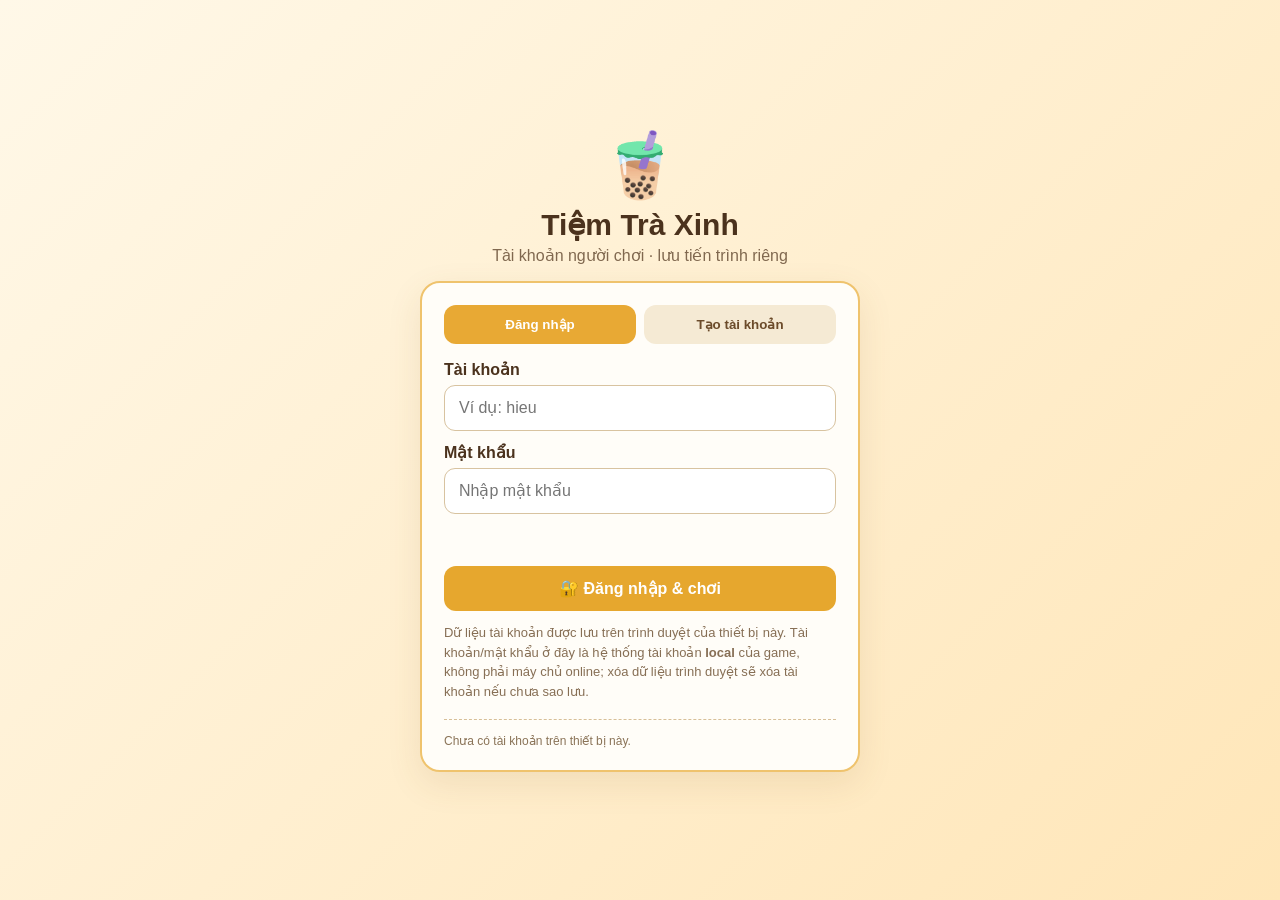
==== commit d2eb4793: "Update index.html" ====
--- a/index.html
+++ b/index.html
@@ -476,14 +476,112 @@
   // {name:"Nhạc quán 01", url:"music/nhac-quan-01.mp3"}
   music:[]
 };
+function getAccountSession(){
+  try{
+    const raw=localStorage.getItem("TTX_ACCOUNT_SESSION");
+    if(!raw)return null;
+    const a=JSON.parse(raw);
+    if(!a||!a.username)return null;
+    return {username:String(a.username).trim().toLowerCase(),displayName:String(a.displayName||a.username).trim().slice(0,24)};
+  }catch(e){return null}
+}
+function requireAccountSession(){
+  const a=getAccountSession();
+  if(!a){
+    try{sessionStorage.setItem("TTX_RETURN_TO_GAME",location.href)}catch(e){}
+    if(!/user\.html(?:[?#]|$)/i.test(location.href))location.replace("user.html");
+    return null;
+  }
+  return a;
+}
+function accountKeyPart(){
+  const a=getAccountSession();
+  return a?encodeURIComponent(a.username):"guest";
+}
 function getPlayerId(){
+  const a=getAccountSession();
+  if(a){
+    const id="ACC_"+a.username.replace(/[^a-z0-9_-]/gi,"_").slice(0,48);
+    try{localStorage.setItem("TTX_PLAYER_ID",id);localStorage.setItem("TTX_PLAYER_NAME_"+id,a.displayName||a.username)}catch(e){}
+    return id;
+  }
   let id=localStorage.getItem("TTX_PLAYER_ID");
   if(!id){id="P"+Date.now().toString(36).toUpperCase()+Math.random().toString(36).slice(2,7).toUpperCase();try{localStorage.setItem("TTX_PLAYER_ID",id)}catch(e){}}
   return id;
 }
-function getPlayerSaveKey(){return "TTX_SAVE_V1_"+getPlayerId()}
+function getPlayerSaveKey(){const a=getAccountSession();return a?"TTX_ACCOUNT_SAVE_"+accountKeyPart():"TTX_SAVE_V1_"+getPlayerId()}
 function getPlayerName(){return localStorage.getItem("TTX_PLAYER_NAME_"+getPlayerId())||"Người chơi"}
 function setPlayerName(v){v=String(v||"").trim().replace(/\s+/g," ").slice(0,24);if(v)localStorage.setItem("TTX_PLAYER_NAME_"+getPlayerId(),v)}
+function getAdminProgressKey(){return "TTX_ADMIN_PROGRESS_V4_"+getPlayerId()}
+function getAdminStateKey(){return "TTX_ADMIN_STATE_V4_"+getPlayerId()}
+function getAdminLegacyKeys(){return ["TTX_ADMIN_PROGRESS_V3_"+getPlayerId(),"TTX_ADMIN_STATE_V3_"+getPlayerId(),"TTX_ADMIN_PROGRESS_V2_"+getPlayerId(),"TTX_ADMIN_PROGRESS_V1_"+getPlayerId()]}
+function getAdminProgressPayload(){
+  return {
+    enabled:true, version:4,
+    playerId:getPlayerId(),
+    level:Math.max(1,Number(S?.level)||1),
+    xp:Math.max(0,Number(S?.xp)||0),
+    cash:Math.max(0,Number(S?.cash)||0),
+    globalCash:Math.max(0,Number(S?.globalCash)||Number(S?.cash)||0),
+    rating:Math.max(0,Math.min(5,Number(S?.rating)||0)),
+    day:Math.max(1,Number(S?.day)||1),
+    companyLevel:Math.max(1,Number(S?.companyLevel||S?.level)||1),
+    savedAt:Date.now()
+  };
+}
+function persistAdminProgress(){
+  try{
+    if(!S || !S.__adminProgressPersistent)return;
+    const payload=getAdminProgressPayload();
+    S.__adminProgress=payload;
+    const raw=JSON.stringify(payload);
+    localStorage.setItem(getAdminProgressKey(),raw);
+    localStorage.setItem(getAdminStateKey(),raw);
+    localStorage.setItem(getPlayerSaveKey(),JSON.stringify(S));
+  }catch(e){console.warn("persist admin",e)}
+}
+function readPersistedAdminProgress(){
+  try{
+    const saveRaw=localStorage.getItem(getPlayerSaveKey());
+    if(saveRaw){
+      const saved=JSON.parse(saveRaw);
+      if(saved&&saved.__adminProgress&&saved.__adminProgress.enabled!==false)return saved.__adminProgress;
+    }
+    const keys=[getAdminProgressKey(),getAdminStateKey(),...getAdminLegacyKeys()];
+    for(const key of keys){
+      const raw=localStorage.getItem(key);if(!raw)continue;
+      const a=JSON.parse(raw);
+      if(a&&a.enabled!==false&&(!a.playerId||a.playerId===getPlayerId()))return a;
+    }
+  }catch(e){console.warn("read admin",e)}
+  return null;
+}
+function applyPersistedAdminProgress(){
+  try{
+    const a=readPersistedAdminProgress();
+    if(!a)return false;
+    S.__adminProgressPersistent=true;
+    S.__adminProgress=Object.assign({},a);
+    S.level=Math.max(1,Number(a.level)||1);
+    S.xp=Math.max(0,Number(a.xp)||0);
+    S.cash=Math.max(0,Number(a.cash ?? a.globalCash)||0);
+    S.globalCash=S.cash;
+    S.rating=Math.max(0,Math.min(5,Number(a.rating)||0));
+    S.day=Math.max(1,Number(a.day)||1);
+    S.companyLevel=Math.max(1,Number(a.companyLevel||S.level)||1);
+    S.__adminProgress=Object.assign({},a,{enabled:true,version:4,playerId:getPlayerId(),savedAt:Number(a.savedAt)||Date.now()});
+    S.__adminProgressPersistent=true;
+    return true;
+  }catch(e){console.warn("apply admin",e);return false}
+}
+function clearPersistedAdminProgress(){
+  try{
+    localStorage.removeItem(getAdminProgressKey());
+    localStorage.removeItem(getAdminStateKey());
+    for(const key of getAdminLegacyKeys())localStorage.removeItem(key);
+  }catch(e){}
+  if(S){delete S.__adminProgressPersistent;delete S.__adminProgress;}
+}
 function legacySaveKey(){return "TTX_FULL_SAVE"}
 function migrateLegacyPlayerSave(){
   const key=getPlayerSaveKey();
@@ -553,19 +651,26 @@
   const rating=Math.max(0,Math.min(5,Number(document.getElementById("adminRatingInput")?.value)||0));
   const day=Math.max(1,Math.min(99999,Math.floor(Number(document.getElementById("adminDayInput")?.value)||1)));
   const companyLevel=Math.max(1,Math.min(100,Math.floor(Number(document.getElementById("adminCompanyLevelInput")?.value)||1)));
-  S.level=level;S.xp=xp;S.cash=cash;S.globalCash=cash;S.rating=Number(rating.toFixed(1));S.day=day;S.companyLevel=companyLevel;
-  ensureLevelMissionState();
-  syncLevelUnlocks(false);
-  syncSpecialDrinks(false);
-  normalizeSnackUnlocks();
-  save();updateTop();renderPrep();renderReviews();renderAdminPanel();
+  S.level=level;S.xp=xp;S.cash=cash;S.globalCash=cash;S.rating=Number(rating.toFixed(1));S.day=day;S.companyLevel=companyLevel;S.__adminProgressPersistent=true;
+  ensureLevelMissionState();syncLevelUnlocks(false);syncSpecialDrinks(false);normalizeSnackUnlocks();
+  S.__adminProgress=getAdminProgressPayload();
+  persistAdminProgress();
+  save();
+  applyPersistedAdminProgress();
+  persistAdminProgress();
+  snapshotActiveStore();
+  localStorage.setItem(getPlayerSaveKey(),JSON.stringify(S));
+  updateTop();renderPrep();renderReviews();renderAdminPanel();
   toast(`👑 Đã cập nhật Admin · Lv.${S.level} · ${S.xp} XP · ${money(S.cash)}`);
 }
 function adminMaxProgress(){
   if(!isAdminUnlocked())return adminLogin();
-  S.level=100;S.xp=100000000;S.cash=999999999;S.globalCash=S.cash;S.rating=5;S.companyLevel=100;
+  S.level=100;S.xp=100000000;S.cash=999999999;S.globalCash=S.cash;S.rating=5;S.companyLevel=100;S.__adminProgressPersistent=true;
   ensureLevelMissionState();syncLevelUnlocks(false);syncSpecialDrinks(false);normalizeSnackUnlocks();
-  save();updateTop();renderPrep();renderReviews();renderAdminPanel();
+  S.__adminProgress=getAdminProgressPayload();
+  persistAdminProgress();save();applyPersistedAdminProgress();persistAdminProgress();snapshotActiveStore();
+  localStorage.setItem(getPlayerSaveKey(),JSON.stringify(S));
+  updateTop();renderPrep();renderReviews();renderAdminPanel();
   toast("⚡ ADMIN: Đã nâng tiến trình lên mức tối đa");
 }
 function saveAdminFacebook(){
@@ -979,7 +1084,13 @@
  S.unlockedIngredients=S.unlockedIngredients||["Trà đen"];for(const n of S.recipes)unlockIngredientsFor(n,false);
  for(const n of Object.keys(SNACKS))if(S.stock.snacks[n]==null)S.stock.snacks[n]=0;
  normalizeSnackUnlocks();
- syncSpecialDrinks(false);syncLevelUnlocks(false);S.shopOpen=false;initStoreSystem();snapshotActiveStore();save();
+ // Load Admin values BEFORE store initialization and again AFTER it. Admin controls only company-global progress;
+ // activeStoreId remains normal player state so switching to Xôi/Mì/Bánh Mì is never undone by Admin restore.
+ const __adminWasLoaded=applyPersistedAdminProgress();
+ syncSpecialDrinks(false);syncLevelUnlocks(false);S.shopOpen=false;initStoreSystem();
+ if(__adminWasLoaded)applyPersistedAdminProgress();
+ S.globalCash=S.cash;snapshotActiveStore();
+ if(__adminWasLoaded)persistAdminProgress();else save();
 }
 function show(id){document.querySelectorAll(".screen").forEach(s=>s.classList.remove("active"));const target=document.getElementById(id);if(target)target.classList.add("active");document.body.classList.toggle("inShop",id==="shop");document.querySelectorAll(".navItem").forEach(b=>b.classList.remove("active"));const map={prep:0,manage:1,reviews:3,cardgame:5,summary:6};if(map[id]!=null&&document.querySelectorAll(".navItem")[map[id]])document.querySelectorAll(".navItem")[map[id]].classList.add("active");updateTop()}
 function updateTop(){const storeDef=STORE_DEFS[S.activeStoreId||"tea"]||STORE_DEFS.tea;const n=S.shopName||storeDef.name;const nameEl=document.getElementById("signShopName");if(nameEl)nameEl.textContent=n.toUpperCase();const st=document.getElementById("signStatus");if(st){st.textContent=S.shopOpen?"OPEN":"CLOSE";st.className="statusPill "+(S.shopOpen?"open":"closed")}const d=document.getElementById("day");if(d)d.textContent="Ngày "+S.day;const c=document.getElementById("cash");if(c)c.textContent=money(S.cash);const r=document.getElementById("rating");if(r)r.textContent=hasCustomerRatings()?S.rating.toFixed(1):"0.0";const lv=document.getElementById("level");if(lv)lv.textContent=S.level;const xpNeed=S.level*100;const xpPct=Math.min(100,(S.xp/xpNeed)*100);const xh=document.getElementById("xpHome");if(xh)xh.style.width=xpPct+"%";const xb=document.getElementById("xpTopBar");if(xb)xb.style.width=xpPct+"%";const xt=document.getElementById("xpText");if(xt)xt.textContent=S.xp+" / "+xpNeed+" XP";const h=document.getElementById("homeShopName");if(h)h.textContent=n;const hc=document.getElementById("headerClock");if(hc)hc.textContent=S.shopOpen?(document.getElementById("clock")?.textContent||"07:00"):"07:00";}
@@ -1072,43 +1183,163 @@
  bread:{name:"Tiệm Bánh Mì",icon:"🥖",unlockLevel:11,openCost:50000,kind:"generic",tag:"Bánh mì • đồ ăn sáng",desc:"Bánh mì nóng và các loại nhân."},
  grocery:{name:"Tạp Hóa",icon:"🏪",unlockLevel:15,openCost:50000,kind:"generic",tag:"Đồ uống • bánh • hàng tiêu dùng",desc:"Cửa hàng bán hàng tiêu dùng hằng ngày."}
 };
-const STORE_STATE_KEYS=["shopName","renameUsed","shopOpen","rating","xp","level","stock","upgrades","unlockedTeas","recipes","menuDrinks","menuSnacks","unlockedTops","unlockedSizes","unlockedIngredients","unlockedSnacks","snackSystemUnlocked","stats","today","employeeDeals","employeeInfo","employeeRoster","employeePayEnabled","unpaidDays","equipment","branding","loan","employees","online","quests","levelMissions","history","dayReward","reviews","reviewSeq","ratingPenalty","ratingBonus","quits","theft","police","security","cardGame"];
-function storeSnapshot(){const x={};for(const k of STORE_STATE_KEYS)x[k]=clone(S[k]);x.storeBusiness=clone(S.storeBusiness||null);return x}
-function genericStoreSnapshot(def){const base=clone(DEFAULT);base.shopName=def.name;base.renameUsed=false;base.shopOpen=false;base.rating=0;base.xp=0;base.level=1;base.stats={served:0,wrong:0,left:0,revenue:0,days:0,bestDay:0,totalProfit:0,onlineRevenue:0};base.today={served:0,wrong:0,left:0,revenue:0};base.history=[];base.reviews=[];base.employeeDeals={};base.employeeInfo={};base.employeeRoster={};base.branding={bg:"#fff1c9",logo:"🧋",slogan:"Ngon từng ngụm"};base.employees={counter1:false,brewer:false,online:false,counter2:false};base.employeePayEnabled=true;base.unpaidDays=0;base.equipment={};base.loan={principal:0,total:0,paid:0,dueDay:0};base.storeBusiness={kind:def.kind,menu:[def.tag],dailyBase:120,dailyPerEmployee:55,active:false,auditGap:0};return storeSnapshotFrom(base)}
-function storeSnapshotFrom(base){const x={};for(const k of STORE_STATE_KEYS)x[k]=clone(base[k]);if(base.storeBusiness)x.storeBusiness=clone(base.storeBusiness);return x}
+const STORE_STATE_KEYS=["shopName","renameUsed","shopOpen","rating","stock","upgrades","unlockedTeas","recipes","menuDrinks","menuSnacks","unlockedTops","unlockedSizes","unlockedIngredients","unlockedSnacks","snackSystemUnlocked","stats","today","employeeDeals","employeeInfo","employeeRoster","employeePayEnabled","unpaidDays","equipment","branding","loan","employees","online","quests","levelMissions","history","dayReward","reviews","reviewSeq","ratingPenalty","ratingBonus","quits","theft","police","security","cardGame"];
+function storeSnapshot(){
+  const x={};
+  for(const k of STORE_STATE_KEYS)x[k]=clone(S[k]);
+  x.storeBusiness=clone(S.storeBusiness||null);
+  x.storeIdentity=clone(S.storeIdentity||null);
+  // These are company-global and must never be owned by an individual store snapshot.
+  delete x.cash;delete x.globalCash;delete x.level;delete x.xp;delete x.companyLevel;delete x.day;delete x.activeStoreId;delete x.storeSelectionDone;delete x.__adminProgressPersistent;delete x.__adminProgress;
+  return x;
+}
+function storeSnapshotFrom(base){
+  const x={};
+  for(const k of STORE_STATE_KEYS)x[k]=clone(base[k]);
+  if(base.storeBusiness)x.storeBusiness=clone(base.storeBusiness);
+  if(base.storeIdentity)x.storeIdentity=clone(base.storeIdentity);
+  delete x.cash;delete x.globalCash;delete x.level;delete x.xp;delete x.companyLevel;delete x.day;delete x.activeStoreId;delete x.storeSelectionDone;delete x.__adminProgressPersistent;delete x.__adminProgress;
+  return x;
+}
+function genericStoreSnapshot(def){
+  const base=clone(DEFAULT);
+  base.shopName=def.name;base.renameUsed=false;base.shopOpen=false;base.rating=0;
+  base.stats={served:0,wrong:0,left:0,revenue:0,days:0,bestDay:0,totalProfit:0,onlineRevenue:0};
+  base.today={served:0,wrong:0,left:0,revenue:0};base.history=[];
+  base.employeeDeals={};base.employeeInfo={};base.employeeRoster={};base.branding={bg:"#fff1c9",logo:def.icon||"🧋",slogan:"Ngon từng món"};
+  base.employees={counter1:false,brewer:false,online:false,counter2:false};base.employeePayEnabled=true;base.unpaidDays=0;
+  base.equipment={};base.loan={principal:0,total:0,paid:0,dueDay:0};
+  base.storeBusiness={kind:def.kind,menu:[def.tag],dailyBase:120,dailyPerEmployee:55,active:false,auditGap:0,opened:false,openedAt:0,lastPassiveDay:0};
+  base.storeIdentity={id:def.id||"",name:def.name,icon:def.icon,kind:def.kind,tag:def.tag};
+  return storeSnapshotFrom(base);
+}
+function ensureStoreInstance(id){
+  const d=STORE_DEFS[id];if(!d)return null;
+  S.stores=S.stores||{};
+  if(!S.stores[id])S.stores[id]=id==="tea"?storeSnapshot():genericStoreSnapshot({...d,id});
+  const st=S.stores[id];
+  st.storeIdentity=Object.assign({id,name:d.name,icon:d.icon,kind:d.kind,tag:d.tag},st.storeIdentity||{});
+  st.storeBusiness=Object.assign({kind:d.kind,menu:[d.tag],dailyBase:id==="tea"?0:120,dailyPerEmployee:55,active:false,auditGap:0,opened:id==="tea",openedAt:id==="tea"?Date.now():0,lastPassiveDay:0},st.storeBusiness||{});
+  if(id==="tea")st.opened=true;
+  // Migrate old snapshots that accidentally contained company-global fields.
+  delete st.cash;delete st.globalCash;delete st.level;delete st.xp;delete st.companyLevel;delete st.day;delete st.activeStoreId;delete st.storeSelectionDone;delete st.__adminProgressPersistent;delete st.__adminProgress;
+  return st;
+}
 function initStoreSystem(){
- S.stores=S.stores||{};S.companyLevel=Math.max(1,Number(S.companyLevel||S.level||1));S.activeStoreId=STORE_DEFS[S.activeStoreId]?S.activeStoreId:"tea";S.storeSelectionDone=!!S.storeSelectionDone;S.globalCash=Number.isFinite(Number(S.globalCash))?Number(S.globalCash):Number(S.cash||500);S.cash=S.globalCash;
- if(!S.stores.tea)S.stores.tea=storeSnapshot();
- for(const [id,def] of Object.entries(STORE_DEFS))if(id!=="tea"&&!S.stores[id])S.stores[id]=genericStoreSnapshot(def);
- if(!S.stores.tea.storeBusiness)S.stores.tea.storeBusiness={kind:"tea",menu:["Trà sữa • trà • đồ ăn vặt"],dailyBase:0,dailyPerEmployee:55,active:false,auditGap:0};
- Object.values(S.stores).forEach(st=>{st.storeBusiness=st.storeBusiness||{kind:"generic",menu:[],dailyBase:120,dailyPerEmployee:55,active:false,auditGap:0};st.storeBusiness.auditGap=Number(st.storeBusiness.auditGap||0)});
- Object.keys(S.stores).forEach(id=>{if(STORE_DEFS[id])S.stores[id].opened=!!S.stores[id].opened});
- S.stores.tea.opened=true;S.stores[S.activeStoreId]=S.stores[S.activeStoreId]||genericStoreSnapshot(STORE_DEFS[S.activeStoreId]||STORE_DEFS.tea);S.stores[S.activeStoreId].opened=true;save();
-}
-function syncGlobalCash(){S.globalCash=Number(S.cash)||0}
-function save(){syncGlobalCash();S.__employeeManagerUpdated=Number(S.__employeeManagerUpdated||0);localStorage.setItem(getPlayerSaveKey(),JSON.stringify(S))}
+  S.stores=S.stores||{};
+  S.companyLevel=Math.max(1,Number(S.companyLevel||S.level||1));
+  S.level=Math.max(1,Number(S.level||1));
+  S.xp=Math.max(0,Number(S.xp)||0);
+  S.day=Math.max(1,Number(S.day)||1);
+  S.activeStoreId=STORE_DEFS[S.activeStoreId]?S.activeStoreId:"tea";
+  S.storeSelectionDone=!!S.storeSelectionDone;
+  S.globalCash=Number.isFinite(Number(S.globalCash))?Number(S.globalCash):Number(S.cash||500);
+  S.cash=S.globalCash;
+  for(const id of Object.keys(STORE_DEFS))ensureStoreInstance(id);
+  // Admin progress is company-global and must survive every store initialization.
+  if(S.__adminProgressPersistent)applyPersistedAdminProgress();
+  S.stores.tea.opened=true;S.stores.tea.storeBusiness.opened=true;
+  if(S.stores[S.activeStoreId]&&!S.stores[S.activeStoreId].opened)S.activeStoreId="tea";
+}
+function syncGlobalCash(){S.globalCash=Math.max(0,Number(S.cash)||0)}
+function save(){
+  // Normal gameplay saves the current live state. Admin values are already part of S and
+  // are only restored during load; never re-apply the old Admin checkpoint here because
+  // that would undo legitimate purchases, earnings, store-opening costs, etc.
+  syncGlobalCash();
+  if(S.__adminProgressPersistent)S.__adminProgress=getAdminProgressPayload();
+  S.__employeeManagerUpdated=Number(S.__employeeManagerUpdated||0);
+  const mainRaw=JSON.stringify(S);
+  try{localStorage.setItem(getPlayerSaveKey(),mainRaw)}catch(e){console.warn("save player",e)}
+  if(S.__adminProgressPersistent)persistAdminProgress();
+}
 function storeIsUnlocked(id){const d=STORE_DEFS[id];if(!d)return false;if(id==="tea")return true;return S.companyLevel>=d.unlockLevel&&S.stores?.[id]?.opened===true}
 function storeCanOpen(id){const d=STORE_DEFS[id];return !!d&&id!=="tea"&&S.companyLevel>=d.unlockLevel&&Number(S.cash||0)>=d.openCost&&!S.stores?.[id]?.opened}
 function openStore(id){
- const d=STORE_DEFS[id];if(!d)return;
- if(S.stores[id]?.opened)return switchStore(id);
- if(S.companyLevel<d.unlockLevel)return showStoreRequirement(id);
- if(S.cash<d.openCost)return showStoreRequirement(id);
- S.cash-=d.openCost;
- S.stores[id]=S.stores[id]||genericStoreSnapshot(d);
- S.stores[id].opened=true;
- S.stores[id].storeBusiness=Object.assign({kind:d.kind,menu:[d.tag],dailyBase:120,dailyPerEmployee:55,active:false,auditGap:0},S.stores[id].storeBusiness||{});
- syncGlobalCash();save();
- closeStoreChooser();
- // Quán mới dùng chung mô hình vận hành của Tiệm Trà Xinh: pha chế, khách, kho, menu, nâng cấp...
- switchStore(id);
- toast(`🎉 Chúc mừng! Bạn đã mở ${d.icon} ${d.name} · -${money(d.openCost)}`);
- toast(`🚀 Bắt đầu chuỗi cửa hàng tại ${d.icon} ${d.name}!`);
- fx("🎉");
-}
-function snapshotActiveStore(){if(!S.activeStoreId)return;S.stores=S.stores||{};S.stores[S.activeStoreId]=storeSnapshot();S.stores[S.activeStoreId].opened=true}
-function loadStoreSnapshot(id){const snap=S.stores?.[id];if(!snap)return false;const global={stores:S.stores,companyLevel:S.companyLevel,activeStoreId:id,globalCash:Number(S.cash||S.globalCash||0),day:S.day};S=Object.assign(clone(DEFAULT),clone(snap));S.stores=global.stores;S.companyLevel=global.companyLevel;S.activeStoreId=id;S.globalCash=global.globalCash;S.cash=global.globalCash;S.day=global.day;S.shopOpen=false;normalizeSnackUnlocks();syncSpecialDrinks(false);syncLevelUnlocks(false);return true}
-function switchStore(id){if(!S.stores?.[id]?.opened)return toast("🔒 Quán này chưa được mở");if(S.shopOpen)return toast("🔒 Hãy đóng cửa trước khi đổi quán");snapshotActiveStore();if(!loadStoreSnapshot(id))return;save();renderPrep();updateTop();closeStoreChooser();toast(`🏪 Đã chuyển sang ${STORE_DEFS[id].icon} ${STORE_DEFS[id].name}`)}
+  const d=STORE_DEFS[id];if(!d||id==="tea")return id==="tea"?switchStore("tea"):undefined;
+  initStoreSystem();
+  if(S.stores[id]?.opened)return switchStore(id);
+  if(S.companyLevel<d.unlockLevel)return showStoreRequirement(id);
+  if(S.cash<d.openCost)return showStoreRequirement(id);
+  S.cash-=d.openCost;
+  const st=ensureStoreInstance(id);if(!st)return;
+  st.opened=true;st.storeBusiness.opened=true;st.storeBusiness.active=false;st.storeBusiness.openedAt=Date.now();st.shopOpen=false;
+  syncGlobalCash();snapshotActiveStore();save();
+  closeStoreChooser();
+  toast(`🎉 Chúc mừng! Bạn đã mở ${d.icon} ${d.name} · -${money(d.openCost)}`);
+  toast(`🚀 ${d.name} đã được thêm vào chuỗi. Bấm “Bắt đầu kinh doanh” để chuyển sang quán.`);
+  fx("🎉");
+  setTimeout(()=>switchStore(id),80);
+}
+function snapshotActiveStore(){
+  if(!S.activeStoreId)return;
+  S.stores=S.stores||{};
+  const snap=storeSnapshot();
+  snap.opened=true;
+  S.stores[S.activeStoreId]=snap;
+}
+function loadStoreSnapshot(id){
+  initStoreSystem();
+  const st=ensureStoreInstance(id);if(!st||!st.opened)return false;
+  const snap=clone(S.stores[id]);
+  const global={
+    stores:S.stores,
+    companyLevel:S.companyLevel,
+    level:S.level,
+    xp:S.xp,
+    day:S.day,
+    activeStoreId:id,
+    globalCash:Number(S.cash||S.globalCash||0),
+    storeSelectionDone:true,
+    adminPersistent:!!S.__adminProgressPersistent,
+    adminProgress:clone(S.__adminProgress||null)
+  };
+  S=Object.assign(clone(DEFAULT),snap);
+  S.stores=global.stores;
+  S.companyLevel=global.companyLevel;
+  S.level=global.level;
+  S.xp=global.xp;
+  S.activeStoreId=id;
+  S.globalCash=global.globalCash;
+  S.cash=global.globalCash;
+  S.day=global.day;
+  S.storeSelectionDone=true;
+  S.__adminProgressPersistent=global.adminPersistent;
+  if(global.adminProgress)S.__adminProgress=global.adminProgress;
+  S.shopOpen=false;
+  S.storeBusiness=Object.assign({kind:STORE_DEFS[id].kind,menu:[STORE_DEFS[id].tag],dailyBase:id==="tea"?0:120,dailyPerEmployee:55,active:false,auditGap:0,opened:true,openedAt:Date.now(),lastPassiveDay:0},S.storeBusiness||{});
+  S.storeIdentity=Object.assign({id,name:STORE_DEFS[id].name,icon:STORE_DEFS[id].icon,kind:STORE_DEFS[id].kind,tag:STORE_DEFS[id].tag},S.storeIdentity||{});
+  normalizeSnackUnlocks();syncSpecialDrinks(false);syncLevelUnlocks(false);
+  applyPersistedAdminProgress();
+  return true;
+}
+function switchStore(id){
+  initStoreSystem();
+  const d=STORE_DEFS[id];if(!d)return toast("🏪 Cửa hàng không tồn tại");
+  if(!S.stores?.[id]?.opened)return toast(`🔒 ${d.name} chưa được mở. Hãy mở quán trước.`);
+  if(S.shopOpen){
+    // Chuyển quán không được làm mất ngày hoặc ép kết thúc ngày. Đóng ca hiện tại rồi chuyển.
+    S.shopOpen=false;clearInterval(timer);timer=null;clearTimeout(arrivalTimer);arrivalTimer=null;
+    customers.forEach(o=>{if(o&&!o.done){o.done=true;o.leftEarly=true;o.served=false;}});
+    customers=[];current=-1;shopStartTime=0;lastTickAt=0;elapsed=0;
+  }
+  snapshotActiveStore();
+  if(!loadStoreSnapshot(id))return;
+  S.stores[id].opened=true;S.stores[id].storeBusiness.opened=true;S.stores[id].storeBusiness.active=true;
+  applyPersistedAdminProgress();
+  save();renderPrep();updateTop();closeStoreChooser();
+  toast(`🏪 Đã chuyển sang ${d.icon} ${d.name}`);
+}
+
+function startStoreBusiness(id){
+  const d=STORE_DEFS[id];
+  if(!d)return toast("🏪 Cửa hàng không tồn tại");
+  initStoreSystem();
+  if(!S.stores?.[id]?.opened)return toast(`🔒 ${d.name} chưa được mở. Hãy mở quán trước.`);
+  if(id===S.activeStoreId){closeStoreChooser();renderPrep();show("prep");updateTop();toast(`📍 Bạn đang ở ${d.icon} ${d.name}`);return;}
+  switchStore(id);
+}
+
 function closeStoreChooser(){
   const modal=document.getElementById("storeModal");
   if(!modal)return;
@@ -1146,7 +1377,7 @@
   if(!req)return;
   let status="";
   if(opened){
-    status=`<div class="quest done"><b>🟢 Đã mở</b><div class="mini">Quán này đã thuộc chuỗi cửa hàng.</div><button class="btn primary" type="button" style="margin-top:10px;width:100%" onclick="switchStore('${id}')">▶️ Bắt đầu kinh doanh tại ${d.name}</button></div>`;
+    status=`<div class="quest done"><b>🟢 Đã mở</b><div class="mini">Quán này đã thuộc chuỗi cửa hàng.</div><button class="btn primary" type="button" style="margin-top:10px;width:100%" onclick="startStoreBusiness('${id}')">▶️ Bắt đầu kinh doanh tại ${d.name}</button></div>`;
   }else{
     const openAction=levelOk&&cashOk
       ? `<button class="btn gold" type="button" style="margin-top:10px;width:100%;font-size:17px;padding:12px" onclick="openStore('${id}')">🏪 Mở quán mới · ${money(d.openCost)}</button><div class="mini" style="margin-top:6px;text-align:center">Sau khi mở, quán sẽ dùng mô hình vận hành của 🧋 Tiệm Trà Xinh.</div>`
@@ -1193,7 +1424,7 @@
    let action="";
    if(pending&&id==="tea")action=`<button class="btn primary" onclick="selectInitialStore('tea')">▶️ Bắt đầu kinh doanh</button>`;
    else if(active)action=`<button class="btn secondary" disabled>📍 Đang làm</button>`;
-   else if(info.opened)action=`<button class="btn primary" onclick="switchStore('${id}')">▶️ Bắt đầu kinh doanh</button>`;
+   else if(info.opened)action=`<button class="btn primary" onclick="startStoreBusiness('${id}')">▶️ Bắt đầu kinh doanh</button>`;
    else if(!info.levelOk)action=`<button class="btn secondary" type="button" onclick="showStoreRequirement('${id}')">🔒 Xem yêu cầu · Lv.${d.unlockLevel}</button>`;
    else if(!info.cashOk)action=`<button class="btn secondary" type="button" onclick="showStoreRequirement('${id}')">💰 Xem yêu cầu mở</button>`;
    else action=`<button class="btn gold" onclick="openStore('${id}')">🔓 Mở · ${money(d.openCost)}</button>`;
@@ -1221,30 +1452,36 @@
  const desc=document.getElementById("storeModalDesc");if(desc)desc.innerHTML=`Công ty Lv.<b>${level}</b> · Vốn hiện có <b>${money(S.cash)}</b>. Bấm từng quán để xem chính xác điều kiện mở.`;
 }
 function companyBusinessIncome(){
- let totalProfit=0,totalRevenue=0;const rows=[];
- for(const [id,d] of Object.entries(STORE_DEFS)){
-   // Chỉ các quán ĐÃ MỞ và KHÔNG phải quán chủ đang trực tiếp làm mới được tính thu nhập nhân viên tự động.
-   if(id===S.activeStoreId||!S.stores?.[id]?.opened)continue;
-   const st=S.stores[id];const empKeys=Object.keys(st.employees||{}).filter(k=>st.employees[k]===true);
-   if(!empKeys.length)continue;
-   const base=Number(st.storeBusiness?.dailyBase||120),per=Number(st.storeBusiness?.dailyPerEmployee||55);
-   const revenue=Math.max(0,base+empKeys.length*per);
-   const wageEnabled=st.employeePayEnabled!==false;
-   const wage=wageEnabled?empKeys.reduce((sum,k)=>{const role=EMPLOYEE_ROLES[k];const e=st.employeeRoster?.[k];return sum+(role?Number(e?.wage||st.employeeDeals?.[k]||role.base):0)},0)*10:0;
-   const rent=12+S.day*2,utilities=5;
-   const profit=Math.max(0,revenue-wage-rent-utilities);
-   st.today=Object.assign({served:0,wrong:0,left:0,revenue:0},st.today||{});
-   st.today.revenue=revenue;
-   st.stats=st.stats||{};st.stats.revenue=(st.stats.revenue||0)+revenue;st.stats.totalProfit=(st.stats.totalProfit||0)+profit;st.stats.days=(st.stats.days||0)+1;
-   st.history=st.history||[];st.history.push({day:S.day,profit,revenue,wage,rent,utilities,passive:true,store:d.name,employees:empKeys.length});
-   totalRevenue+=revenue;totalProfit+=profit;rows.push({id,name:d.name,revenue,profit,emp:empKeys.length,wage});
- }
- if(totalRevenue||totalProfit){
-   S.stats=S.stats||{};S.stats.revenue=(S.stats.revenue||0)+totalRevenue;S.stats.totalProfit=(S.stats.totalProfit||0)+totalProfit;
-   S.cash+=totalProfit;syncGlobalCash();
-   toast(`🏢 Nhân viên tại quán khác đã kiếm ${money(totalRevenue)} doanh thu · lãi ${money(totalProfit)} hôm nay`);
- }
- return {rows,totalRevenue,totalProfit};
+  let totalProfit=0,totalRevenue=0;const rows=[];
+  const day=Math.max(1,Number(S.day)||1);
+  for(const [id,d] of Object.entries(STORE_DEFS)){
+    if(id===S.activeStoreId||!S.stores?.[id]?.opened)continue;
+    const st=ensureStoreInstance(id);if(!st)continue;
+    st.storeBusiness=Object.assign({dailyBase:id==="tea"?0:120,dailyPerEmployee:55,lastPassiveDay:0},st.storeBusiness||{});
+    if(Number(st.storeBusiness.lastPassiveDay||0)>=day)continue;
+    const empKeys=Object.keys(st.employees||{}).filter(k=>st.employees[k]===true);
+    if(!empKeys.length){st.storeBusiness.lastPassiveDay=day;continue;}
+    const base=Number(st.storeBusiness.dailyBase||120),per=Number(st.storeBusiness.dailyPerEmployee||55);
+    const revenue=Math.max(0,base+empKeys.length*per);
+    const wageEnabled=st.employeePayEnabled!==false;
+    const wage=wageEnabled?empKeys.reduce((sum,k)=>{
+      const role=EMPLOYEE_ROLES[k],e=st.employeeRoster?.[k];
+      return sum+(role?Number(e?.wage||st.employeeDeals?.[k]||role.base):0);
+    },0)*10:0;
+    const rent=12+day*2,utilities=5;
+    const profit=Math.max(0,revenue-wage-rent-utilities);
+    st.today=Object.assign({served:0,wrong:0,left:0,revenue:0},st.today||{});st.today.revenue=revenue;
+    st.stats=st.stats||{};st.stats.revenue=(st.stats.revenue||0)+revenue;st.stats.totalProfit=(st.stats.totalProfit||0)+profit;st.stats.days=(st.stats.days||0)+1;
+    st.history=st.history||[];st.history.push({day,profit,revenue,wage,rent,utilities,passive:true,store:d.name,employees:empKeys.length});
+    st.storeBusiness.lastPassiveDay=day;
+    totalRevenue+=revenue;totalProfit+=profit;rows.push({id,name:d.name,revenue,profit,emp:empKeys.length,wage});
+  }
+  if(totalRevenue||totalProfit){
+    S.stats=S.stats||{};S.stats.revenue=(S.stats.revenue||0)+totalRevenue;S.stats.totalProfit=(S.stats.totalProfit||0)+totalProfit;
+    S.cash=Math.max(0,Number(S.cash||0)+totalProfit);syncGlobalCash();
+    toast(`🏢 Nhân viên tại quán khác đã kiếm ${money(totalRevenue)} doanh thu · lãi ${money(totalProfit)} hôm nay`);
+  }
+  return {rows,totalRevenue,totalProfit};
 }
 function auditStoreBooks(){
  snapshotActiveStore();
@@ -1266,13 +1503,20 @@
  save();return true;
 }
 function showBusinessBooks(){snapshotActiveStore();const rows=Object.entries(STORE_DEFS).filter(([id])=>S.stores?.[id]?.opened).map(([id,d])=>{const st=S.stores[id];const h=st.history||[];const rev=h.reduce((a,x)=>a+Number(x.revenue||0),0);const prof=h.reduce((a,x)=>a+Number(x.profit||0),0);return `<div class="card"><h3>${d.icon} ${d.name}</h3><div class="statGrid"><div class="statBox"><b>${money(rev)}</b>Doanh thu</div><div class="statBox"><b>${money(prof)}</b>Lợi nhuận</div><div class="statBox"><b>${h.length}</b>Ngày ghi sổ</div></div><div class="mini" style="margin-top:8px">Nhân viên: ${Object.values(st.employees||{}).filter(Boolean).length} · Sổ sách độc lập theo cửa hàng.</div></div>`}).join("");const ledger=document.getElementById("ledger");if(ledger)ledger.innerHTML=rows+`<div style="margin-top:12px"><button class="btn secondary" onclick="auditStoreBooks()">🚓 Kiểm tra giấy tờ</button></div>`;show("summary")}
-function newGame(){clearInterval(timer);timer=null;clearTimeout(arrivalTimer);arrivalTimer=null;clearInterval(pourTimer);pourTimer=null;pouring=false;shopStartTime=0;lastTickAt=0;elapsed=0;S=clone(DEFAULT);S.shopName="Tiệm Trà Xinh";S.renameUsed=false;S.cash=500;S.globalCash=500;S.rating=0;S.reviews=[];S.today={served:0,wrong:0,left:0,revenue:0};S.day=1;S.companyLevel=1;S.activeStoreId="tea";S.storeSelectionDone=false;S.stores={};dayEnding=false;customers=[];current=-1;initStoreSystem();save();openStoreChooser()}
+function logoutAccount(){
+  try{save();persistAdminProgress();}catch(e){}
+  sessionStorage.removeItem("TTX_ADMIN_UNLOCKED");
+  localStorage.removeItem("TTX_ACCOUNT_SESSION");
+  location.replace("user.html");
+}
+
+function newGame(){clearPersistedAdminProgress();sessionStorage.removeItem("TTX_ADMIN_UNLOCKED");clearInterval(timer);timer=null;clearTimeout(arrivalTimer);arrivalTimer=null;clearInterval(pourTimer);pourTimer=null;pouring=false;shopStartTime=0;lastTickAt=0;elapsed=0;S=clone(DEFAULT);S.shopName="Tiệm Trà Xinh";S.renameUsed=false;S.cash=500;S.globalCash=500;S.rating=0;S.reviews=[];S.today={served:0,wrong:0,left:0,revenue:0};S.day=1;S.companyLevel=1;S.activeStoreId="tea";S.storeSelectionDone=false;S.stores={};dayEnding=false;customers=[];current=-1;initStoreSystem();save();openStoreChooser()}
 function continueGame(){load();initStoreSystem();openStoreChooser()}
 function wipe(){
   const first=confirm("⚠️ CẢNH BÁO XÓA DỮ LIỆU\n\nTất cả tiến trình của Tiệm Trà Xinh sẽ bị xóa vĩnh viễn trên thiết bị này, gồm: tên quán, tiền, cấp độ, EXP, công thức, nguyên liệu, topping, đồ ăn vặt và các nâng cấp.\n\nBạn có chắc chắn muốn tiếp tục?");
   if(!first) return;
   const second=confirm("🚨 XÁC NHẬN LẦN CUỐI\n\nThao tác này không thể hoàn tác. Nhấn OK để xóa toàn bộ dữ liệu, hoặc Hủy để giữ nguyên tiến trình.");
-  if(second){localStorage.removeItem(getPlayerSaveKey());Object.keys(localStorage).filter(k=>k.startsWith("ttx_setting_")).forEach(k=>localStorage.removeItem(k));location.reload();}
+  if(second){clearPersistedAdminProgress();sessionStorage.removeItem("TTX_ADMIN_UNLOCKED");localStorage.removeItem(getPlayerSaveKey());Object.keys(localStorage).filter(k=>k.startsWith("ttx_setting_")).forEach(k=>localStorage.removeItem(k));location.reload();}
 }
 function startPrep(){try{renderPrep()}catch(err){console.error("renderPrep error",err);try{renderPrepFallback()}catch(_){}}show("prep");if(getSetting("guideMode",true)&&Number(S.day||1)<=2)toast("📖 Hướng dẫn: vào Kho/Nâng cấp để nhập hàng → chỉnh Menu → Mở cửa")}
 
@@ -1625,7 +1869,7 @@
 }
 function openGenericShop(){clearTimeout(arrivalTimer);arrivalTimer=null;S.shopOpen=true;S.today={served:0,wrong:0,left:0,revenue:0};elapsed=0;shopStartTime=Date.now();lastTickAt=shopStartTime;dayEnding=false;show("shop");const stage=document.getElementById("customerStage");if(stage)stage.innerHTML=`<div style="font-size:100px">${(STORE_DEFS[S.activeStoreId]||STORE_DEFS.noodle).icon}</div><div class="bubble">🏪 ${STORE_DEFS[S.activeStoreId].name} đang mở cửa. Nhân viên và khách đang hoạt động.</div>`;const orders=document.getElementById("orders");if(orders)orders.innerHTML=`<div class="order">⏱️ Đang vận hành tự động · doanh thu sẽ được ghi vào sổ sách riêng.</div>`;clearInterval(timer);timer=setInterval(tickGeneric,1000);updateTop();toast(`🌅 Mở cửa ${STORE_DEFS[S.activeStoreId].name} · 10 phút = một ngày.`)}
 function tickGeneric(){if(!S.shopOpen||!shopStartTime)return;const totalDay=GAME_DAY_SECONDS,now=Date.now();elapsed=Math.min(totalDay,Math.floor((now-shopStartTime)/1000));const gameMinutes=Math.min(600,Math.floor(elapsed));const absoluteMinute=GAME_START_MINUTE+gameMinutes;const hour=Math.floor(absoluteMinute/60),minute=absoluteMinute%60;const clock=document.getElementById("clock"),ct=`${String(hour).padStart(2,"0")}:${String(minute).padStart(2,"0")}`;if(clock)clock.textContent=ct;const hc=document.getElementById("headerClock");if(hc)hc.textContent=ct;updateShopDayProgress();if(elapsed>=totalDay){clearInterval(timer);timer=null;S.shopOpen=false;endGenericDay()}}
-function endGenericDay(){const d=STORE_DEFS[S.activeStoreId]||STORE_DEFS.noodle;const emp=Object.values(S.employees||{}).filter(Boolean).length;const base=Number(S.storeBusiness?.dailyBase||120);const per=Number(S.storeBusiness?.dailyPerEmployee||55);const revenue=base+emp*per;const wage=employeeDailyCost();const profit=Math.max(0,revenue-wage-10);S.cash+=profit;S.today.revenue=revenue;S.stats.revenue=(S.stats.revenue||0)+revenue;S.stats.totalProfit=(S.stats.totalProfit||0)+profit;S.stats.served=(S.stats.served||0)+Math.max(1,Math.floor(revenue/15));S.stats.days=(S.stats.days||0)+1;S.history=S.history||[];S.history.push({day:S.day,revenue,profit,passive:false,store:d.name});snapshotActiveStore();const passive=companyBusinessIncome();const totalRevenue=revenue+(passive.totalRevenue||0);const totalProfit=profit+(passive.totalProfit||0);S.dayEnding=true;save();document.getElementById("sumDay").textContent=S.day;document.getElementById("profit").textContent="+"+money(totalProfit);document.getElementById("sumLine").textContent=`Tổng chuỗi hôm nay: doanh thu ${money(totalRevenue)} · lợi nhuận ${money(totalProfit)}.`;document.getElementById("ledger").innerHTML=`<p>🏪 ${d.name}: doanh thu <b>${money(revenue)}</b> · lợi nhuận <b>${money(profit)}</b></p>`+(passive.rows||[]).map(r=>`<p>👨‍🍳 ${STORE_DEFS[r.id]?.name||r.name}: nhân viên ${r.emp} · doanh thu <b>+${money(r.revenue)}</b> · lãi <b>+${money(r.profit)}</b></p>`).join("")+`<hr><p><b>Tổng doanh thu toàn chuỗi: ${money(totalRevenue)}</b></p><p><b>Tổng lợi nhuận toàn chuỗi: ${money(totalProfit)}</b></p>`;show("summary")}
+function endGenericDay(){if(dayEnding)return;dayEnding=true;const d=STORE_DEFS[S.activeStoreId]||STORE_DEFS.noodle;const emp=Object.values(S.employees||{}).filter(Boolean).length;const base=Number(S.storeBusiness?.dailyBase||120);const per=Number(S.storeBusiness?.dailyPerEmployee||55);const revenue=base+emp*per;const wage=employeeDailyCost();const profit=Math.max(0,revenue-wage-10);S.cash+=profit;S.today.revenue=revenue;S.stats.revenue=(S.stats.revenue||0)+revenue;S.stats.totalProfit=(S.stats.totalProfit||0)+profit;S.stats.served=(S.stats.served||0)+Math.max(1,Math.floor(revenue/15));S.stats.days=(S.stats.days||0)+1;S.history=S.history||[];S.history.push({day:S.day,revenue,profit,passive:false,store:d.name});snapshotActiveStore();const passive=companyBusinessIncome();const totalRevenue=revenue+(passive.totalRevenue||0);const totalProfit=profit+(passive.totalProfit||0);S.dayEnding=true;save();document.getElementById("sumDay").textContent=S.day;document.getElementById("profit").textContent="+"+money(totalProfit);document.getElementById("sumLine").textContent=`Tổng chuỗi hôm nay: doanh thu ${money(totalRevenue)} · lợi nhuận ${money(totalProfit)}.`;document.getElementById("ledger").innerHTML=`<p>🏪 ${d.name}: doanh thu <b>${money(revenue)}</b> · lợi nhuận <b>${money(profit)}</b></p>`+(passive.rows||[]).map(r=>`<p>👨‍🍳 ${STORE_DEFS[r.id]?.name||r.name}: nhân viên ${r.emp} · doanh thu <b>+${money(r.revenue)}</b> · lãi <b>+${money(r.profit)}</b></p>`).join("")+`<hr><p><b>Tổng doanh thu toàn chuỗi: ${money(totalRevenue)}</b></p><p><b>Tổng lợi nhuận toàn chuỗi: ${money(totalProfit)}</b></p>`;show("summary")}
 function openShop(){
   // Mọi quán trong chuỗi đều mở cửa theo mô hình Tiệm Trà Xinh.
   normalizeSnackUnlocks();
@@ -2193,10 +2437,18 @@
 }
 
 
-migrateLegacyPlayerSave();const __hadSave=!!localStorage.getItem(getPlayerSaveKey());load();initStoreSystem();updateTop();bindStoreChainInteractions();if(!S.storeSelectionDone){renderPrep();openStoreChooser();}else{startPrep();}
+window.addEventListener("pagehide",()=>{try{if(S&&S.__adminProgressPersistent){applyPersistedAdminProgress();persistAdminProgress();}}catch(e){}});
+window.addEventListener("beforeunload",()=>{try{if(S&&S.__adminProgressPersistent){applyPersistedAdminProgress();persistAdminProgress();}}catch(e){}});
+if(!requireAccountSession()){throw new Error("TTX_ACCOUNT_REQUIRED");}
+const __accountSession=getAccountSession();
+try{
+  const accountNameEl=document.getElementById("accountUserLabel");
+  if(accountNameEl)accountNameEl.textContent="👤 "+(__accountSession?.displayName||__accountSession?.username||"Người chơi");
+}catch(e){}
+migrateLegacyPlayerSave();const __hadSave=!!localStorage.getItem(getPlayerSaveKey());load();applyPersistedAdminProgress();initStoreSystem();applyPersistedAdminProgress();save();applyPersistedAdminProgress();persistAdminProgress();updateTop();bindStoreChainInteractions();if(!S.storeSelectionDone){renderPrep();openStoreChooser();}else{startPrep();}
 document.addEventListener("keydown",e=>{if(e.key==="Escape")closeNameModal();if(e.key==="Enter"&&document.getElementById("nameModal").classList.contains("show"))confirmShopName()});
 // Đồng bộ khi file quản lý nhân viên được mở ở tab khác.
-document.addEventListener('visibilitychange',()=>{if(!document.hidden){try{const raw=localStorage.getItem(getPlayerSaveKey());if(raw){const external=JSON.parse(raw);if(external&&Number(external.__employeeManagerUpdated||0)>Number(S.__employeeManagerUpdated||0)){const keepOpen=S.shopOpen;S=Object.assign(clone(DEFAULT),external);S.shopOpen=keepOpen;ensureEmployeeRoster();updateTop();renderPrep();if(manageMode==='staff')renderManage();}}}catch(_){}}});
+document.addEventListener('visibilitychange',()=>{if(!document.hidden){try{const raw=localStorage.getItem(getPlayerSaveKey());if(raw){const external=JSON.parse(raw);if(external&&Number(external.__employeeManagerUpdated||0)>Number(S.__employeeManagerUpdated||0)){const keepOpen=S.shopOpen;S=Object.assign(clone(DEFAULT),external);S.shopOpen=keepOpen;ensureEmployeeRoster();initStoreSystem();applyPersistedAdminProgress();updateTop();renderPrep();if(manageMode==='staff')renderManage();}}}catch(_){}}});
 document.getElementById("nameModal").addEventListener("click",e=>{if(e.target.id==="nameModal")closeNameModal()});
 updateTop();
 
